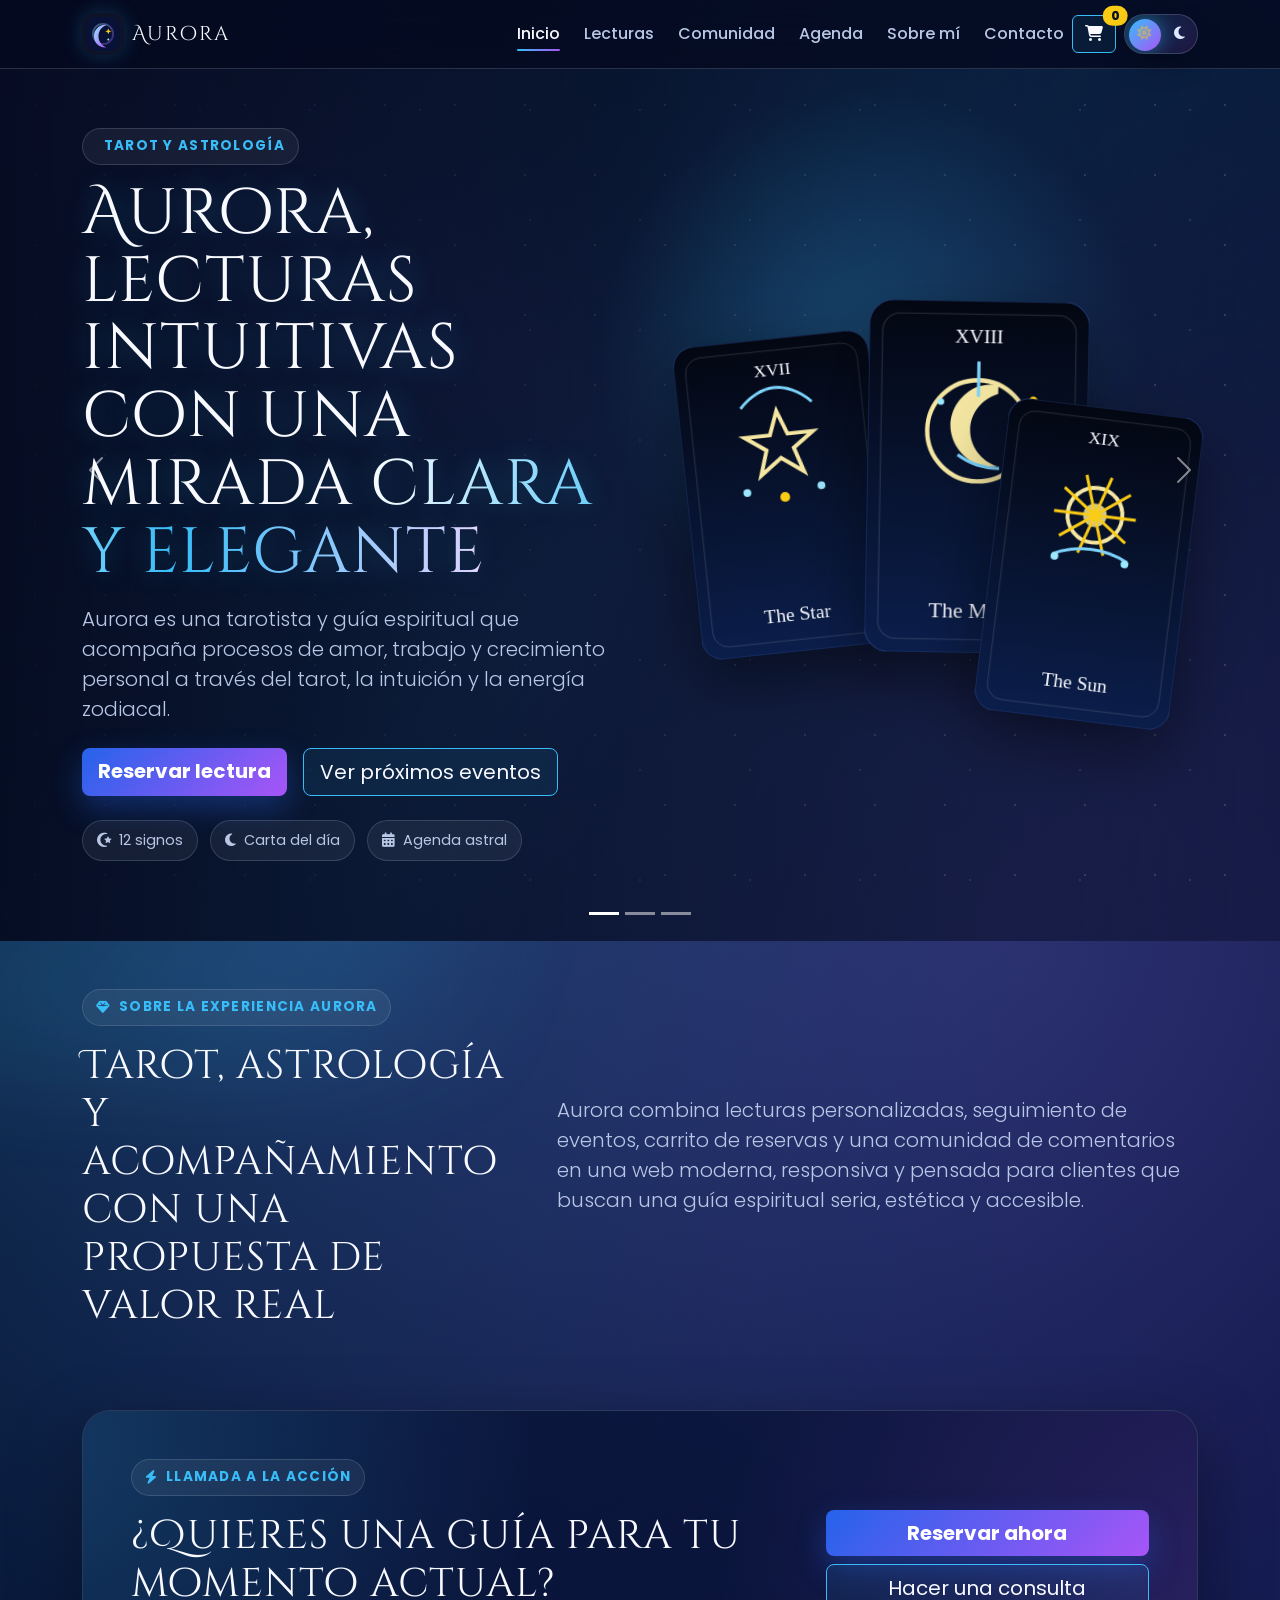
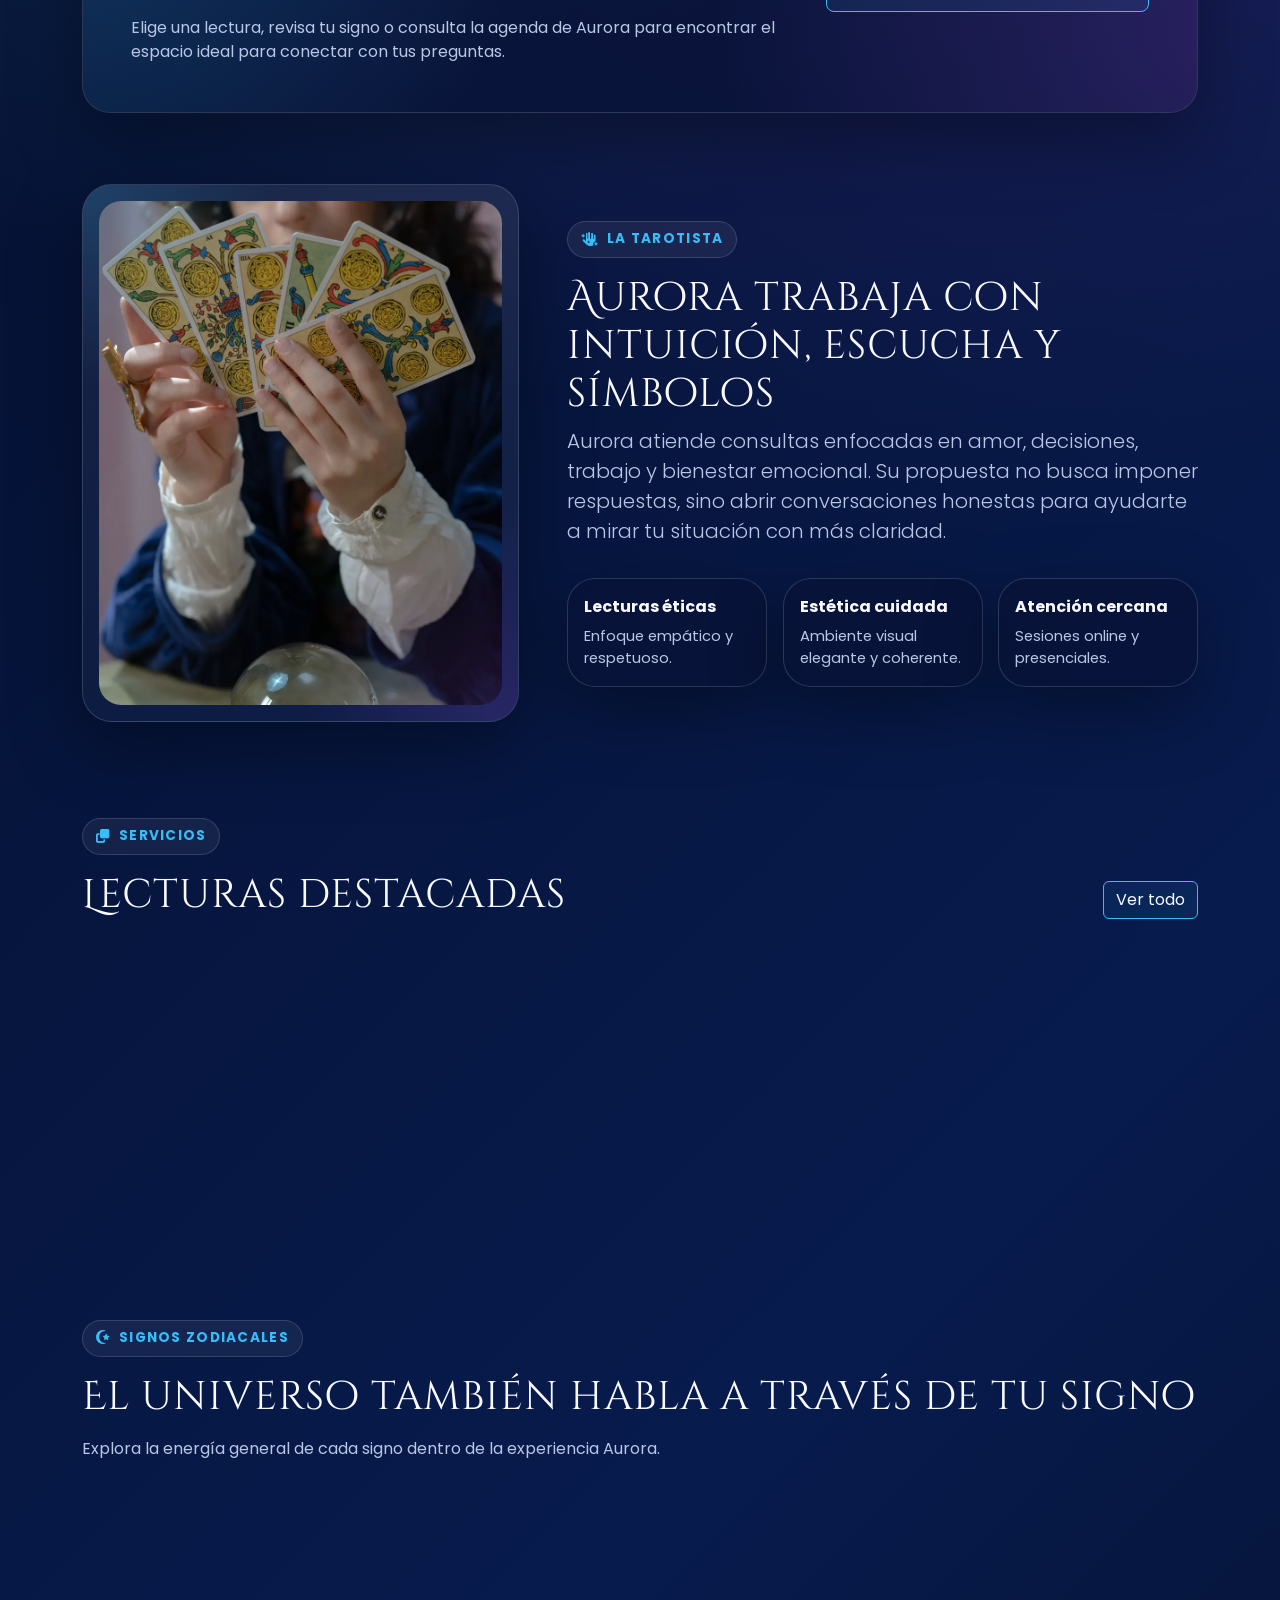
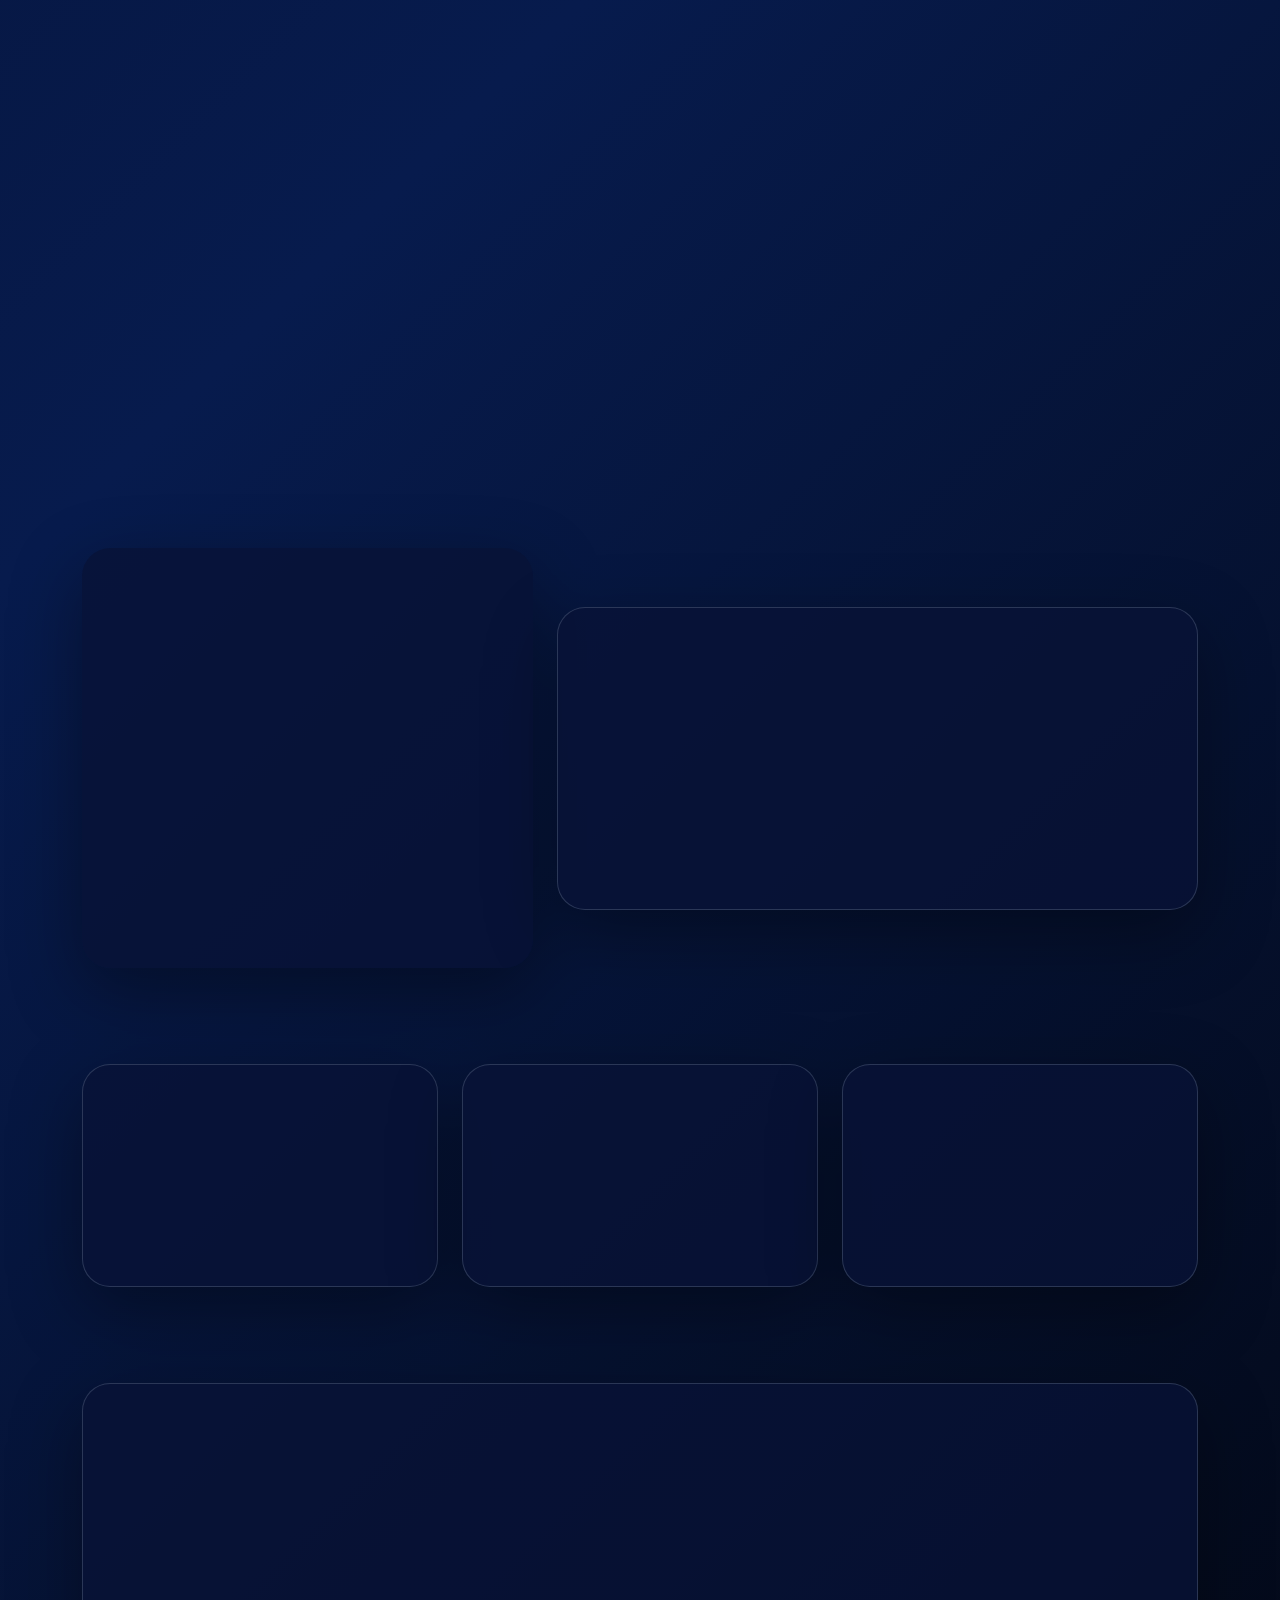
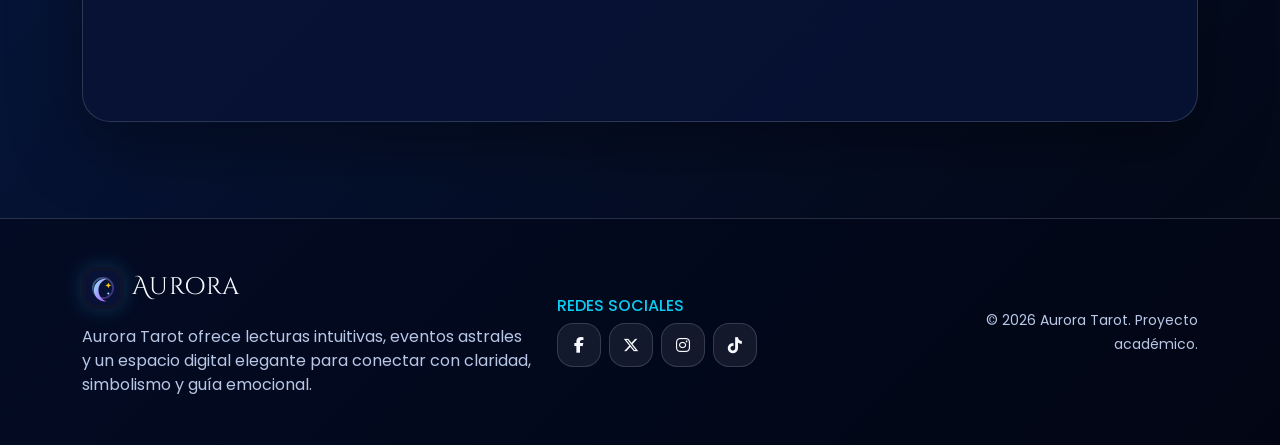
==== index.html @ 56c24a95 "Primer commit del proyecto Aurora" ====
<!doctype html>
<html lang="es" data-theme="dark">
<head>
  <meta charset="utf-8">
  <meta name="viewport" content="width=device-width, initial-scale=1">
  <meta name="description" content="Landing page de Aurora, tarotista intuitiva con lecturas, agenda de eventos, foro de comentarios y carrito de reservas.">
  <meta name="keywords" content="tarot, aurora, lecturas, agenda mística, carrito, comunidad astral">
  <meta name="author" content="Aurora Tarot">
  <meta name="robots" content="index, follow">
  <meta name="theme-color" content="#050A1F">
  <meta property="og:title" content="Aurora | Tarot moderno y agenda astral">
  <meta property="og:description" content="Landing page de Aurora, tarotista intuitiva con lecturas, agenda de eventos, foro de comentarios y carrito de reservas.">
  <meta property="og:type" content="website">
  <title>Aurora | Tarot moderno y agenda astral</title>
  <link rel="icon" type="image/svg+xml" href="assets/icons/favicon.svg">
  <link rel="apple-touch-icon" href="assets/icons/icon-192.png">
  <link rel="manifest" href="manifest.json">
  <link rel="preconnect" href="https://fonts.googleapis.com">
  <link rel="preconnect" href="https://fonts.gstatic.com" crossorigin>
  <link rel="preconnect" href="https://cdn.jsdelivr.net" crossorigin>
  <link rel="preconnect" href="https://cdnjs.cloudflare.com" crossorigin>
  <link href="https://fonts.googleapis.com/css2?family=Cinzel+Decorative:wght@400;700;900&family=Poppins:wght@300;400;500;600;700;800&display=swap" rel="stylesheet">
  <link href="https://cdn.jsdelivr.net/npm/bootstrap@5.3.3/dist/css/bootstrap.min.css" rel="stylesheet">
  <link href="https://cdnjs.cloudflare.com/ajax/libs/font-awesome/6.5.2/css/all.min.css" rel="stylesheet">
  <link rel="stylesheet" href="assets/css/estilos.css">
</head>
<body>
  <a class="skip-link" href="#contenido">Saltar al contenido principal</a>
  <nav class="navbar navbar-expand-lg fixed-top" aria-label="Navegación principal">
    <div class="container">
      <a class="navbar-brand d-flex align-items-center gap-2" href="index.html" aria-label="Ir al inicio de Aurora">
        <img class="logo-mark" src="assets/img/logo-aurora.svg" alt="Logo de Aurora Tarot" width="42" height="42">
        <span>Aurora</span>
      </a>
      <div class="d-flex align-items-center gap-2 order-lg-2">
        <a class="btn btn-outline-aurora position-relative" href="carrito.html" aria-label="Abrir carrito de compras">
          <i class="fa-solid fa-cart-shopping" aria-hidden="true"></i>
          <span class="position-absolute top-0 start-100 translate-middle badge rounded-pill badge-cart cart-count">0</span>
        </a>

        <button id="themeToggle" class="theme-switch" type="button" aria-label="Cambiar modo claro u oscuro">
          <span class="theme-switch-track">
            <span class="theme-switch-icon theme-sun"><i class="fa-solid fa-sun" aria-hidden="true"></i></span>
            <span class="theme-switch-icon theme-moon"><i class="fa-solid fa-moon" aria-hidden="true"></i></span>
            <span class="theme-switch-thumb"></span>
          </span>
        </button>
        <button class="navbar-toggler btn-outline-aurora" type="button" data-bs-toggle="collapse" data-bs-target="#navbarAurora" aria-controls="navbarAurora" aria-expanded="false" aria-label="Abrir menú">
          <span class="navbar-toggler-icon"></span>
        </button>
      </div>
      <div class="collapse navbar-collapse" id="navbarAurora">
        <ul class="navbar-nav ms-auto align-items-lg-center gap-lg-2">
          <li class="nav-item"><a class="nav-link active" href="index.html">Inicio</a></li>
<li class="nav-item"><a class="nav-link" href="lecturas.html">Lecturas</a></li>
<li class="nav-item"><a class="nav-link" href="foro.html">Comunidad</a></li>
<li class="nav-item"><a class="nav-link" href="agenda.html">Agenda</a></li>
<li class="nav-item"><a class="nav-link" href="sobre.html">Sobre mí</a></li>
<li class="nav-item"><a class="nav-link" href="contacto.html">Contacto</a></li>
        </ul>
      </div>
    </div>
  </nav>

  <main id="contenido">
<section id="heroAurora" class="carousel slide" data-bs-ride="carousel" aria-label="Carrusel principal de Aurora">
  <div class="carousel-indicators">
    <button type="button" data-bs-target="#heroAurora" data-bs-slide-to="0" class="active" aria-current="true" aria-label="Diapositiva 1"></button>
    <button type="button" data-bs-target="#heroAurora" data-bs-slide-to="1" aria-label="Diapositiva 2"></button>
    <button type="button" data-bs-target="#heroAurora" data-bs-slide-to="2" aria-label="Diapositiva 3"></button>
  </div>
  <div class="carousel-inner">
    <div class="carousel-item active">
      <div class="hero-slide">
        <div class="container">
          <div class="row align-items-center g-5">
            <div class="col-lg-6 hero-content" data-aos="fade-right">
              <span class="kicker"><i class="fa-solid fa-sparkles"></i> Tarot y astrología</span>
              <h1 class="display-3 display-title mt-3">Aurora, lecturas intuitivas con una mirada <span class="text-gradient">clara y elegante</span></h1>
              <p class="lead text-secondary-emphasis mt-3">Aurora es una tarotista y guía espiritual que acompaña procesos de amor, trabajo y crecimiento personal a través del tarot, la intuición y la energía zodiacal.</p>
              <div class="d-flex flex-wrap gap-3 mt-4">
                <a href="lecturas.html" class="btn btn-aurora btn-lg">Reservar lectura</a>
                <a href="agenda.html" class="btn btn-outline-aurora btn-lg">Ver próximos eventos</a>
              </div>
              <div class="hero-signs mt-4">
                <span><i class="fa-solid fa-star-and-crescent"></i> 12 signos</span>
                <span><i class="fa-solid fa-moon"></i> Carta del día</span>
                <span><i class="fa-solid fa-calendar-days"></i> Agenda astral</span>
              </div>
            </div>
            <div class="col-lg-6 hero-card-stack" aria-hidden="true">
              <img class="floating-card card-a" src="assets/img/card-star.svg" alt="" width="200" height="320">
              <img class="floating-card card-b" src="assets/img/card-moon.svg" alt="" width="200" height="320">
              <img class="floating-card card-c" src="assets/img/card-sun.svg" alt="" width="200" height="320">
            </div>
          </div>
        </div>
      </div>
    </div>
    <div class="carousel-item">
      <div class="hero-slide">
        <div class="container">
          <div class="row align-items-center g-5">
            <div class="col-lg-5 order-lg-2" data-aos="zoom-in">
              <div class="portrait-frame hero-portrait-card">
                <picture><source srcset="assets/img/aurora.webp" type="image/webp"><img src="assets/img/aurora.jpg" alt="Imagen de Aurora leyendo cartas en su mesa de trabajo" width="900" height="1350" loading="lazy" decoding="async"></picture>
              </div>
            </div>
            <div class="col-lg-7 hero-content" data-aos="fade-up">
              <span class="kicker"><i class="fa-solid fa-user"></i> Conoce a Aurora</span>
              <h2 class="display-3 display-title mt-3">Una tarotista cercana que convierte símbolos en orientación</h2>
              <p class="lead text-secondary-emphasis mt-3">En cada sesión, Aurora crea un espacio sereno y respetuoso para ayudarte a ordenar emociones, comprender ciclos y recibir una guía simbólica con sensibilidad humana.</p>
              <a href="sobre.html" class="btn btn-aurora btn-lg mt-3">Descubrir su historia</a>
            </div>
          </div>
        </div>
      </div>
    </div>
    <div class="carousel-item">
      <div class="hero-slide">
        <div class="container">
          <div class="row align-items-center g-5">
            <div class="col-lg-6 hero-content" data-aos="fade-right">
              <span class="kicker"><i class="fa-solid fa-calendar-days"></i> Agenda de eventos</span>
              <h2 class="display-3 display-title mt-3">Ferias, encuentros y lecturas gratuitas</h2>
              <p class="lead text-secondary-emphasis mt-3">Consulta el calendario de Aurora para seguir sus participaciones en ferias esotéricas, encuentros especiales y espacios gratuitos para nuevos clientes.</p>
              <a href="agenda.html" class="btn btn-aurora btn-lg mt-3">Explorar agenda</a>
            </div>
            <div class="col-lg-6" data-aos="zoom-in">
              <div class="glass-card p-4 p-lg-5">
                <h3 class="section-title">Próxima aparición</h3>
                <p class="text-info fw-bold mb-1">15 de julio · 16:00</p>
                <p class="mb-0">Lecturas gratuitas en la Feria Mística del Prado · Cupos limitados.</p>
              </div>
            </div>
          </div>
        </div>
      </div>
    </div>
  </div>
  <button class="carousel-control-prev" type="button" data-bs-target="#heroAurora" data-bs-slide="prev" aria-label="Anterior"><span class="carousel-control-prev-icon" aria-hidden="true"></span></button>
  <button class="carousel-control-next" type="button" data-bs-target="#heroAurora" data-bs-slide="next" aria-label="Siguiente"><span class="carousel-control-next-icon" aria-hidden="true"></span></button>
</section>

<section class="py-5">
  <div class="container">
    <div class="row align-items-center g-4">
      <div class="col-lg-5" data-aos="fade-up">
        <span class="kicker"><i class="fa-solid fa-gem"></i> Sobre la experiencia Aurora</span>
        <h2 class="section-title display-6 mt-3">Tarot, astrología y acompañamiento con una propuesta de valor real</h2>
      </div>
      <div class="col-lg-7" data-aos="fade-up" data-aos-delay="120">
        <p class="lead text-secondary-emphasis">Aurora combina lecturas personalizadas, seguimiento de eventos, carrito de reservas y una comunidad de comentarios en una web moderna, responsiva y pensada para clientes que buscan una guía espiritual seria, estética y accesible.</p>
      </div>
    </div>
  </div>
</section>

<section class="py-4 cta-strip" data-aos="fade-up">
  <div class="container">
    <div class="glass-card p-4 p-lg-5">
      <div class="row align-items-center g-4">
        <div class="col-lg-8">
          <span class="kicker"><i class="fa-solid fa-bolt"></i> Llamada a la acción</span>
          <h2 class="section-title h1 mt-3 mb-2">¿Quieres una guía para tu momento actual?</h2>
          <p class="text-secondary-emphasis mb-0">Elige una lectura, revisa tu signo o consulta la agenda de Aurora para encontrar el espacio ideal para conectar con tus preguntas.</p>
        </div>
        <div class="col-lg-4 text-lg-end">
          <a href="lecturas.html" class="btn btn-aurora btn-lg mb-2 w-100">Reservar ahora</a>
          <a href="contacto.html" class="btn btn-outline-aurora btn-lg w-100">Hacer una consulta</a>
        </div>
      </div>
    </div>
  </div>
</section>

<section class="py-5">
  <div class="container">
    <div class="row g-5 align-items-center">
      <div class="col-lg-5" data-aos="fade-right">
        <div class="portrait-frame">
          <picture><source srcset="assets/img/aurora.webp" type="image/webp"><img src="assets/img/aurora.jpg" alt="Aurora en una lectura de tarot con cartas sobre la mesa" width="900" height="1350" loading="lazy" decoding="async"></picture>
        </div>
      </div>
      <div class="col-lg-7" data-aos="fade-left">
        <span class="kicker"><i class="fa-solid fa-hand-sparkles"></i> La tarotista</span>
        <h2 class="section-title display-6 mt-3">Aurora trabaja con intuición, escucha y símbolos</h2>
        <p class="text-secondary-emphasis lead">Aurora atiende consultas enfocadas en amor, decisiones, trabajo y bienestar emocional. Su propuesta no busca imponer respuestas, sino abrir conversaciones honestas para ayudarte a mirar tu situación con más claridad.</p>
        <div class="row g-3 mt-2">
          <div class="col-md-4"><div class="glass-card p-3 h-100 mini-feature"><strong>Lecturas éticas</strong><span>Enfoque empático y respetuoso.</span></div></div>
          <div class="col-md-4"><div class="glass-card p-3 h-100 mini-feature"><strong>Estética cuidada</strong><span>Ambiente visual elegante y coherente.</span></div></div>
          <div class="col-md-4"><div class="glass-card p-3 h-100 mini-feature"><strong>Atención cercana</strong><span>Sesiones online y presenciales.</span></div></div>
        </div>
      </div>
    </div>
  </div>
</section>

<section class="py-5">
  <div class="container">
    <div class="d-flex flex-wrap justify-content-between align-items-end gap-3 mb-4">
      <div>
        <span class="kicker"><i class="fa-solid fa-clone"></i> Servicios</span>
        <h2 class="section-title display-6 mt-3 mb-0">Lecturas destacadas</h2>
      </div>
      <a href="lecturas.html" class="btn btn-outline-aurora">Ver todo</a>
    </div>
    <div id="featuredServices" class="row g-4"></div>
  </div>
</section>

<section class="py-5 zodiac-section">
  <div class="container">
    <div class="d-flex flex-wrap justify-content-between align-items-end gap-3 mb-4">
      <div>
        <span class="kicker"><i class="fa-solid fa-star-and-crescent"></i> Signos zodiacales</span>
        <h2 class="section-title display-6 mt-3 mb-0">El universo también habla a través de tu signo</h2>
      </div>
      <p class="text-secondary-emphasis mb-0">Explora la energía general de cada signo dentro de la experiencia Aurora.</p>
    </div>
    <div id="zodiacGrid" class="row g-3"></div>
  </div>
</section>

<section class="py-5">
  <div class="container">
    <div class="row g-4 align-items-center">
      <div class="col-lg-5" data-aos="flip-left">
        <button id="oracleButton" class="oracle-card glass-card p-4 border-0 w-100 text-start" type="button" aria-label="Revelar carta del día">
          <img src="assets/img/card-moon.svg" alt="Carta del tarot La Luna" width="200" height="320" loading="lazy" decoding="async">
          <span class="btn btn-aurora w-100 mt-3">Revelar carta del día</span>
        </button>
      </div>
      <div class="col-lg-7" data-aos="fade-left">
        <div class="glass-card p-4 p-lg-5 oracle-result" id="oracleResult">
          <span class="kicker"><i class="fa-solid fa-wand-magic-sparkles"></i> Mini oráculo</span>
          <h2 class="section-title display-6 mt-3">Haz clic en la carta y recibe un mensaje</h2>
          <p class="text-secondary-emphasis mb-0">Una interacción pensada para reforzar la identidad astrológica y el tono ceremonial de la página.</p>
        </div>
      </div>
    </div>
  </div>
</section>

<section class="py-5">
  <div class="container">
    <div class="row g-4">
      <div class="col-md-4" data-aos="fade-up"><div class="glass-card p-4 h-100"><i class="fa-solid fa-cart-shopping text-info fs-2 mb-3"></i><h3 class="h4">Carrito</h3><p class="text-secondary-emphasis">Reserva lecturas, modifica cantidades y revisa totales de forma sencilla.</p></div></div>
      <div class="col-md-4" data-aos="fade-up" data-aos-delay="100"><div class="glass-card p-4 h-100"><i class="fa-solid fa-comments text-info fs-2 mb-3"></i><h3 class="h4">Comunidad</h3><p class="text-secondary-emphasis">Clientes y visitantes pueden compartir experiencias y comentarios sobre las lecturas.</p></div></div>
      <div class="col-md-4" data-aos="fade-up" data-aos-delay="200"><div class="glass-card p-4 h-100"><i class="fa-solid fa-calendar-check text-info fs-2 mb-3"></i><h3 class="h4">Agenda</h3><p class="text-secondary-emphasis">Un calendario visual para revisar eventos, apariciones y actividades gratuitas de Aurora.</p></div></div>
    </div>
  </div>
</section>


<section class="py-5 final-cta">
  <div class="container" data-aos="zoom-in">
    <div class="glass-card p-4 p-lg-5 text-center">
      <span class="kicker"><i class="fa-solid fa-calendar-check"></i> Reserva con Aurora</span>
      <h2 class="section-title display-6 mt-3">Tu lectura puede empezar hoy</h2>
      <p class="lead text-secondary-emphasis mx-auto" style="max-width:760px;">Explora los servicios, agrega tu lectura al carrito o revisa cuándo Aurora estará presente en ferias, lives y encuentros especiales.</p>
      <div class="d-flex flex-wrap justify-content-center gap-3 mt-4">
        <a href="lecturas.html" class="btn btn-aurora btn-lg">Ver lecturas</a>
        <a href="agenda.html" class="btn btn-outline-aurora btn-lg">Ver agenda</a>
        <a href="foro.html" class="btn btn-outline-aurora btn-lg">Leer comentarios</a>
      </div>
    </div>
  </div>
</section>

</main>

  <footer class="footer py-5 mt-5">
    <div class="container">
      <div class="row g-4 align-items-center">
        <div class="col-lg-5">
          <div class="d-flex align-items-center gap-2 mb-3">
            <img class="logo-mark" src="assets/img/logo-aurora.svg" alt="Logo Aurora" width="42" height="42">
            <h2 class="section-title h4 mb-0">Aurora</h2>
          </div>
          <p class="text-secondary-emphasis mb-0">Aurora Tarot ofrece lecturas intuitivas, eventos astrales y un espacio digital elegante para conectar con claridad, simbolismo y guía emocional.</p>
        </div>
        <div class="col-lg-4">
          <h3 class="h6 text-uppercase text-info">Redes sociales</h3>
          <div class="d-flex gap-2">
            <a class="social-icon" href="https://facebook.com/auroratarot.oficial" target="_blank" rel="noopener" aria-label="Facebook de Aurora"><i class="fa-brands fa-facebook-f"></i></a>
            <a class="social-icon" href="https://x.com/auroratarot" target="_blank" rel="noopener" aria-label="X de Aurora"><i class="fa-brands fa-x-twitter"></i></a>
            <a class="social-icon" href="https://instagram.com/auroratarot.oficial" target="_blank" rel="noopener" aria-label="Instagram de Aurora"><i class="fa-brands fa-instagram"></i></a>
            <a class="social-icon" href="https://tiktok.com/@auroratarot" target="_blank" rel="noopener" aria-label="TikTok de Aurora"><i class="fa-brands fa-tiktok"></i></a>
          </div>
        </div>
        <div class="col-lg-3 text-lg-end">
          <small class="text-secondary-emphasis">© <span id="year"></span> Aurora Tarot. Proyecto académico.</small>
        </div>
      </div>
    </div>
  </footer>

  <div class="toast-container position-fixed bottom-0 end-0 p-3">
    <div id="auroraToast" class="toast text-bg-dark border-0" role="status" aria-live="polite" aria-atomic="true">
      <div class="d-flex">
        <div class="toast-body">Acción realizada.</div>
        <button type="button" class="btn-close btn-close-white me-2 m-auto" data-bs-dismiss="toast" aria-label="Cerrar"></button>
      </div>
    </div>
  </div>

  <script defer src="https://cdn.jsdelivr.net/npm/bootstrap@5.3.3/dist/js/bootstrap.bundle.min.js"></script>
  <script defer src="assets/js/main.js"></script>
  <script defer src="assets/js/home.js"></script>
</body>
</html>
---- assets/css/estilos.css ----
:root{
  --bg:#050a1f;
  --bg-2:#071b4d;
  --panel:rgba(8,18,55,.78);
  --panel-solid:#081237;
  --text:#f8faff;
  --muted:#b9c7e6;
  --line:rgba(148,163,184,.25);
  --primary:#38bdf8;
  --primary-2:#2563eb;
  --accent:#a855f7;
  --gold:#facc15;
  --danger:#fb7185;
  --success:#34d399;
  --shadow:0 24px 70px rgba(0,0,0,.35);
}
[data-theme="light"]{
  --bg:#edf7ff;
  --bg-2:#dbeafe;
  --panel:rgba(255,255,255,.82);
  --panel-solid:#ffffff;
  --text:#0f172a;
  --muted:#475569;
  --line:rgba(15,23,42,.12);
  --primary:#0369a1;
  --primary-2:#2563eb;
  --accent:#7c3aed;
  --gold:#b45309;
  --shadow:0 24px 60px rgba(2,6,23,.12);
}
*{box-sizing:border-box}
html{scroll-behavior:smooth}
body{
  margin:0;
  min-height:100vh;
  font-family:'Poppins',system-ui,-apple-system,BlinkMacSystemFont,'Segoe UI',sans-serif;
  color:var(--text);
  background:
    radial-gradient(circle at 20% 10%, rgba(56,189,248,.28), transparent 28%),
    radial-gradient(circle at 78% 18%, rgba(168,85,247,.22), transparent 26%),
    linear-gradient(135deg,var(--bg),var(--bg-2) 58%,#030712);
  overflow-x:hidden;
}
body::before{
  content:"";
  position:fixed;
  inset:0;
  z-index:-3;
  pointer-events:none;
  background-image:
    radial-gradient(#ffffff 1px, transparent 1px),
    radial-gradient(#8be9ff 1px, transparent 1px);
  background-size:70px 70px,110px 110px;
  background-position:0 0,35px 55px;
  opacity:.28;
  animation:starsMove 24s linear infinite;
}
body::after{
  content:"";
  position:fixed;
  inset:-20%;
  z-index:-2;
  pointer-events:none;
  background:
    conic-gradient(from 120deg at 50% 50%, transparent 0 20%, rgba(56,189,248,.2) 26%, transparent 38%, rgba(168,85,247,.15) 50%, transparent 64%, rgba(14,165,233,.22) 78%, transparent 92%);
  filter:blur(52px);
  animation:auroraFlow 12s ease-in-out infinite alternate;
  opacity:.8;
}
@keyframes starsMove{to{background-position:70px 70px,145px 165px}}
@keyframes auroraFlow{from{transform:rotate(-8deg) scale(1)}to{transform:rotate(10deg) scale(1.1)}}
@media (prefers-reduced-motion: reduce){
  *,*::before,*::after{animation:none!important;transition:none!important;scroll-behavior:auto!important}
}
a{color:inherit;text-decoration:none}
img{max-width:100%;height:auto}
section{position:relative}
.navbar{
  backdrop-filter:blur(18px);
  background:rgba(5,10,31,.78)!important;
  border-bottom:1px solid var(--line);
}
[data-theme="light"] .navbar{background:rgba(255,255,255,.86)!important}
.navbar-brand{font-family:'Cinzel Decorative',serif;letter-spacing:2px;color:var(--text)!important}
.logo-mark{width:42px;height:42px;border-radius:14px;box-shadow:0 0 20px rgba(56,189,248,.24);background:rgba(255,255,255,.04);padding:.25rem}
.nav-link{color:var(--muted)!important;font-weight:500;position:relative}
.nav-link:hover,.nav-link.active{color:var(--text)!important}
.nav-link.active::after{content:"";position:absolute;left:.5rem;right:.5rem;bottom:.2rem;height:2px;background:linear-gradient(90deg,var(--primary),var(--accent));border-radius:4px}
.btn-aurora{
  border:0;
  color:#fff;
  font-weight:700;
  background:linear-gradient(135deg,var(--primary-2),var(--accent));
  box-shadow:0 12px 30px rgba(37,99,235,.35);
  transition:.25s ease;
}
.btn-aurora:hover{color:#fff;transform:translateY(-2px);box-shadow:0 16px 44px rgba(56,189,248,.32)}
.btn-outline-aurora{border:1px solid var(--primary);color:var(--text);background:rgba(56,189,248,.08)}
.btn-outline-aurora:hover{background:var(--primary);color:#001226}
.badge-cart{background:var(--gold);color:#07111f;font-weight:800}
.hero-slide{min-height:78vh;display:flex;align-items:center;position:relative;padding:8rem 0 5rem;overflow:hidden}
.hero-slide::before{content:"";position:absolute;inset:0;background:radial-gradient(circle at 68% 38%, rgba(56,189,248,.25), transparent 26%),linear-gradient(90deg, rgba(5,10,31,.92), rgba(5,10,31,.4));z-index:0}
.hero-content{position:relative;z-index:2}
.kicker{display:inline-flex;gap:.5rem;align-items:center;padding:.45rem .8rem;border:1px solid var(--line);border-radius:999px;background:rgba(255,255,255,.06);color:var(--primary);font-weight:700;font-size:.85rem;text-transform:uppercase;letter-spacing:.08rem}
.display-title{font-family:'Cinzel Decorative',serif;letter-spacing:1px;line-height:1.06;text-shadow:0 0 28px rgba(56,189,248,.32)}
.text-gradient{background:linear-gradient(90deg,#fff,var(--primary),#e9d5ff);-webkit-background-clip:text;background-clip:text;color:transparent}
.hero-card-stack{position:relative;min-height:460px;perspective:1000px}
.floating-card{position:absolute;width:185px;filter:drop-shadow(0 20px 32px rgba(0,0,0,.38));animation:floatCard 6s ease-in-out infinite;transform-origin:center}
.floating-card.card-a{left:8%;top:18%;transform:rotate(-9deg)}
.floating-card.card-b{left:39%;top:4%;width:215px;animation-delay:.9s}
.floating-card.card-c{right:5%;top:28%;transform:rotate(12deg);animation-delay:1.7s}
@keyframes floatCard{0%,100%{translate:0 0}50%{translate:0 -22px}}
.glass-card{background:var(--panel);border:1px solid var(--line);border-radius:28px;box-shadow:var(--shadow);backdrop-filter:blur(16px)}
.service-card,.forum-card,.event-card{height:100%;transition:.25s ease;overflow:hidden}
.service-card:hover,.forum-card:hover,.event-card:hover{transform:translateY(-7px);border-color:rgba(56,189,248,.55)}
.service-card .icon-orb{width:62px;height:62px;border-radius:22px;display:grid;place-items:center;background:linear-gradient(135deg,rgba(56,189,248,.18),rgba(168,85,247,.22));color:var(--gold);font-size:1.5rem;border:1px solid var(--line)}
.price{font-size:1.45rem;font-weight:800;color:var(--primary)}
.section-title{font-family:'Cinzel Decorative',serif;letter-spacing:1px}
.divider{height:1px;background:linear-gradient(90deg,transparent,var(--primary),transparent);opacity:.5}
.social-icon{width:44px;height:44px;display:grid;place-items:center;border-radius:16px;background:rgba(255,255,255,.07);border:1px solid var(--line);transition:.25s}
.social-icon:hover{transform:translateY(-3px);background:rgba(56,189,248,.16);color:var(--primary)}
.page-hero{padding:8rem 0 3rem}
.cart-table{overflow:hidden;border-radius:24px;border:1px solid var(--line)}
.cart-table table{margin:0;color:var(--text)}
.cart-table th{color:var(--muted);font-weight:600;background:rgba(255,255,255,.05)}
.qty-btn{width:34px;height:34px;border-radius:12px;border:1px solid var(--line);background:rgba(255,255,255,.06);color:var(--text)}
.form-control,.form-select,.form-control:focus,.form-select:focus{
  background:rgba(255,255,255,.08);border:1px solid var(--line);color:var(--text);box-shadow:none;
}
.form-control::placeholder{color:rgba(185,199,230,.75)}
[data-theme="light"] .form-control,[data-theme="light"] .form-select,[data-theme="light"] .form-control:focus,[data-theme="light"] .form-select:focus{background:#fff;color:#0f172a}
[data-theme="light"] .form-control::placeholder{color:#64748b}
.comment-status{font-size:.78rem;border-radius:999px;padding:.2rem .55rem}
.status-approved{background:rgba(52,211,153,.16);color:var(--success)}
.status-hidden{background:rgba(251,113,133,.16);color:var(--danger)}
.calendar-grid{display:grid;grid-template-columns:repeat(7,1fr);gap:.5rem}
.calendar-day,.calendar-head{border:1px solid var(--line);border-radius:16px;min-height:92px;padding:.65rem;background:rgba(255,255,255,.055)}
.calendar-head{min-height:auto;text-align:center;font-weight:700;color:var(--primary)}
.calendar-day{cursor:pointer;transition:.2s}
.calendar-day:hover,.calendar-day.selected{border-color:var(--primary);background:rgba(56,189,248,.12);transform:translateY(-2px)}
.calendar-day.muted{opacity:.35}.calendar-day.has-event::after{content:"";display:block;width:8px;height:8px;margin-top:.5rem;border-radius:999px;background:var(--gold);box-shadow:0 0 12px var(--gold)}
.event-mini{font-size:.75rem;margin-top:.3rem;padding:.12rem .35rem;border-radius:999px;background:rgba(168,85,247,.22);white-space:nowrap;overflow:hidden;text-overflow:ellipsis}
.oracle-card{cursor:pointer;transition:.3s;transform-style:preserve-3d}.oracle-card:hover{transform:translateY(-8px) rotate(-1deg)}
.oracle-result{min-height:120px}
.footer{border-top:1px solid var(--line);background:rgba(2,6,23,.52)}
[data-theme="light"] .footer{background:rgba(255,255,255,.64)}
.skip-link{position:absolute;left:-999px;top:auto;width:1px;height:1px;overflow:hidden}
.skip-link:focus{left:1rem;top:1rem;width:auto;height:auto;z-index:9999;background:var(--gold);color:#07111f;padding:.7rem 1rem;border-radius:12px;font-weight:800}
:focus-visible{outline:3px solid var(--gold);outline-offset:3px}
@media (max-width:991px){
  .hero-slide{min-height:auto;padding:7rem 0 4rem}.hero-card-stack{min-height:340px;margin-top:2rem}.floating-card{width:138px}.floating-card.card-b{width:165px}.display-title{font-size:2.45rem}.calendar-day{min-height:74px;font-size:.82rem}.event-mini{display:none}
}
@media (max-width:575px){
  .hero-card-stack{min-height:280px}.floating-card{width:112px}.floating-card.card-b{width:138px}.calendar-grid{gap:.3rem}.calendar-day{min-height:58px;padding:.35rem;border-radius:12px}.calendar-head{font-size:.75rem;padding:.35rem}.navbar-brand span{font-size:1rem}.page-hero{padding-top:6.5rem}
}
.text-secondary-emphasis{color:var(--muted)!important}
.navbar-toggler-icon{filter:invert(1)}
[data-theme="light"] .navbar-toggler-icon{filter:invert(0)}


main, nav, footer{transition:opacity .35s ease, transform .35s ease}
body.page-ready main, body.page-ready nav, body.page-ready footer{animation:pageReveal .5s ease both}
body.page-leave main, body.page-leave nav, body.page-leave footer{opacity:0;transform:translateY(14px)}
.page-transition-overlay{position:fixed;inset:0;pointer-events:none;opacity:0;z-index:9998;background:radial-gradient(circle at 50% 35%, rgba(56,189,248,.18), transparent 25%),linear-gradient(135deg,rgba(5,10,31,.18),rgba(3,7,18,.94));transition:opacity .32s ease}
body.page-leave .page-transition-overlay{opacity:1}
@keyframes pageReveal{from{opacity:0;transform:translateY(10px)}to{opacity:1;transform:translateY(0)}}
.hero-signs{display:flex;flex-wrap:wrap;gap:.75rem}
.hero-signs span{display:inline-flex;align-items:center;gap:.45rem;padding:.55rem .9rem;border:1px solid var(--line);border-radius:999px;background:rgba(255,255,255,.06);font-size:.9rem;color:var(--muted)}
.portrait-frame{position:relative;border-radius:30px;overflow:hidden;border:1px solid var(--line);background:linear-gradient(180deg,rgba(255,255,255,.08),rgba(255,255,255,.03));box-shadow:var(--shadow);padding:1rem}
.portrait-frame::before{content:"";position:absolute;inset:0;background:radial-gradient(circle at top left, rgba(56,189,248,.18), transparent 28%),radial-gradient(circle at bottom right, rgba(168,85,247,.18), transparent 32%);pointer-events:none}
.portrait-frame img{width:100%;display:block;border-radius:22px}
.hero-portrait-card{max-width:500px;margin-inline:auto}
.mini-feature{display:flex;flex-direction:column;gap:.4rem}
.mini-feature span{color:var(--muted);font-size:.92rem}
.zodiac-card{padding:1rem;border-radius:22px;border:1px solid var(--line);background:rgba(255,255,255,.05);height:100%;transition:.25s ease}
.zodiac-card:hover{transform:translateY(-6px);border-color:rgba(56,189,248,.55)}
.zodiac-symbol{width:54px;height:54px;border-radius:18px;display:grid;place-items:center;background:linear-gradient(135deg,rgba(56,189,248,.16),rgba(168,85,247,.2));color:var(--gold);font-size:1.35rem;border:1px solid var(--line);margin-bottom:.9rem}
.zodiac-card p{margin-bottom:0;color:var(--muted);font-size:.92rem}
.agenda-list li+li{margin-top:.55rem}
.floating-card{width:196px;filter:drop-shadow(0 24px 32px rgba(0,0,0,.45));animation:floatCardSerious 7.5s ease-in-out infinite}
.floating-card.card-a{left:8%;top:16%;transform:rotate(-6deg)}
.floating-card.card-b{left:39%;top:8%;width:220px;animation-delay:.9s;transform:rotate(1deg)}
.floating-card.card-c{right:6%;top:31%;transform:rotate(7deg);animation-delay:1.7s}
@keyframes floatCardSerious{0%,100%{transform:translateY(0) rotate(var(--rotate,0deg))}50%{transform:translateY(-16px) rotate(var(--rotate,0deg))}}
.floating-card.card-a{--rotate:-6deg}.floating-card.card-b{--rotate:1deg}.floating-card.card-c{--rotate:7deg}
.oracle-card img{border-radius:18px}
.calendar-day{cursor:pointer}
@media (max-width:991px){
  .hero-signs{gap:.55rem}
}




.theme-switch{
  border:0;
  background:transparent;
  padding:0;
  width:74px;
  height:40px;
  border-radius:999px;
}
.theme-switch-track{
  position:relative;
  width:74px;
  height:40px;
  display:block;
  border-radius:999px;
  border:1px solid var(--line);
  background:linear-gradient(135deg, rgba(56,189,248,.18), rgba(168,85,247,.18));
  box-shadow:inset 0 0 18px rgba(0,0,0,.22), 0 12px 26px rgba(0,0,0,.22);
  overflow:hidden;
  transition:.35s ease;
}
.theme-switch-thumb{
  position:absolute;
  top:4px;
  left:4px;
  width:32px;
  height:32px;
  border-radius:50%;
  background:linear-gradient(135deg,#38bdf8,#a855f7);
  box-shadow:0 0 18px rgba(56,189,248,.5);
  transition:transform .35s ease, background .35s ease, box-shadow .35s ease;
}
.theme-switch-icon{
  position:absolute;
  top:50%;
  transform:translateY(-50%);
  z-index:2;
  font-size:.9rem;
  transition:.35s ease;
}
.theme-sun{left:12px;color:#facc15;opacity:.45}
.theme-moon{right:12px;color:#dbeafe;opacity:1}
.theme-switch.is-light .theme-switch-thumb{
  transform:translateX(34px);
  background:linear-gradient(135deg,#facc15,#38bdf8);
  box-shadow:0 0 18px rgba(250,204,21,.45);
}
.theme-switch.is-light .theme-sun{opacity:1}
.theme-switch.is-light .theme-moon{opacity:.45}
.theme-switch:hover .theme-switch-track{
  transform:translateY(-2px);
  border-color:rgba(56,189,248,.65);
}
.theme-switch:focus-visible{
  outline:3px solid var(--gold);
  outline-offset:4px;
}
.theme-switch.is-dark .theme-switch-thumb{transform:translateX(0)}
.cta-strip .glass-card,
.final-cta .glass-card{
  position:relative;
  overflow:hidden;
}
.cta-strip .glass-card::before,
.final-cta .glass-card::before{
  content:"";
  position:absolute;
  inset:-40%;
  background:radial-gradient(circle at 20% 30%, rgba(56,189,248,.22), transparent 30%),
             radial-gradient(circle at 80% 60%, rgba(168,85,247,.2), transparent 32%);
  pointer-events:none;
}
.cta-strip .glass-card > *,
.final-cta .glass-card > *{
  position:relative;
  z-index:1;
}
@media (max-width:575px){
  .theme-switch{
    width:64px;
    height:36px;
  }
  .theme-switch-track{
    width:64px;
    height:36px;
  }
  .theme-switch-thumb{
    width:28px;
    height:28px;
  }
  .theme-switch.is-light .theme-switch-thumb{
    transform:translateX(28px);
  }
  .theme-sun{left:10px}
  .theme-moon{right:10px}
}


/* Animaciones propias para reemplazar AOS CDN y mejorar PageSpeed */
[data-aos]{
  opacity:0;
  transform:translateY(22px);
  transition:opacity .65s ease, transform .65s ease;
  will-change:opacity, transform;
}
[data-aos="fade-right"]{transform:translateX(-24px)}
[data-aos="fade-left"]{transform:translateX(24px)}
[data-aos="zoom-in"]{transform:scale(.96)}
[data-aos="flip-left"]{transform:perspective(900px) rotateY(-8deg) translateY(18px)}
[data-aos].aos-animate{
  opacity:1;
  transform:none;
}
img{
  max-width:100%;
  height:auto;
}
.portrait-frame picture,
.hero-portrait-card picture{
  display:block;
}
.portrait-frame img{
  aspect-ratio:4 / 5;
  object-fit:cover;
}
.hero-slide{
  content-visibility:auto;
  contain-intrinsic-size:780px;
}
.service-card,
.forum-card,
.event-card,
.glass-card{
  content-visibility:auto;
  contain-intrinsic-size:280px;
}
.final-cta .lead{
  margin-inline:auto;
}
@media (prefers-reduced-motion: reduce){
  [data-aos]{
    opacity:1!important;
    transform:none!important;
  }
}
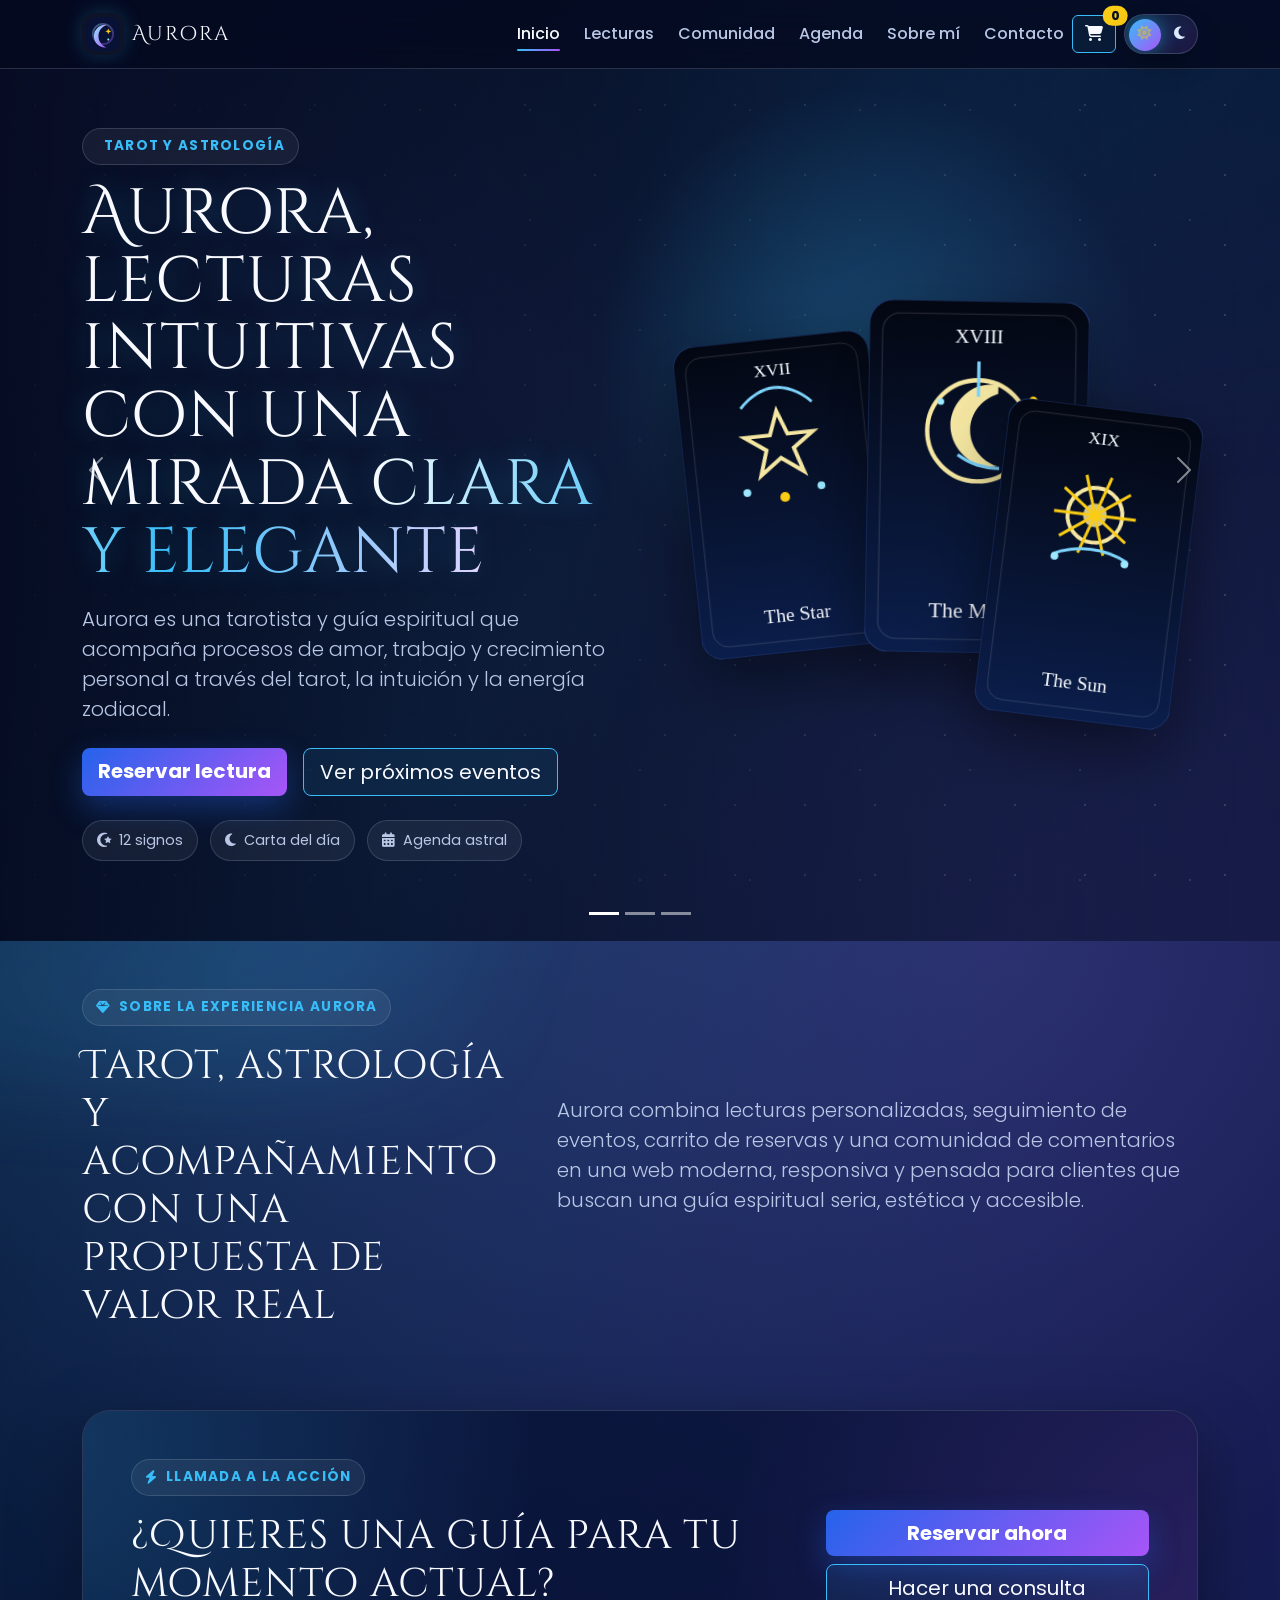
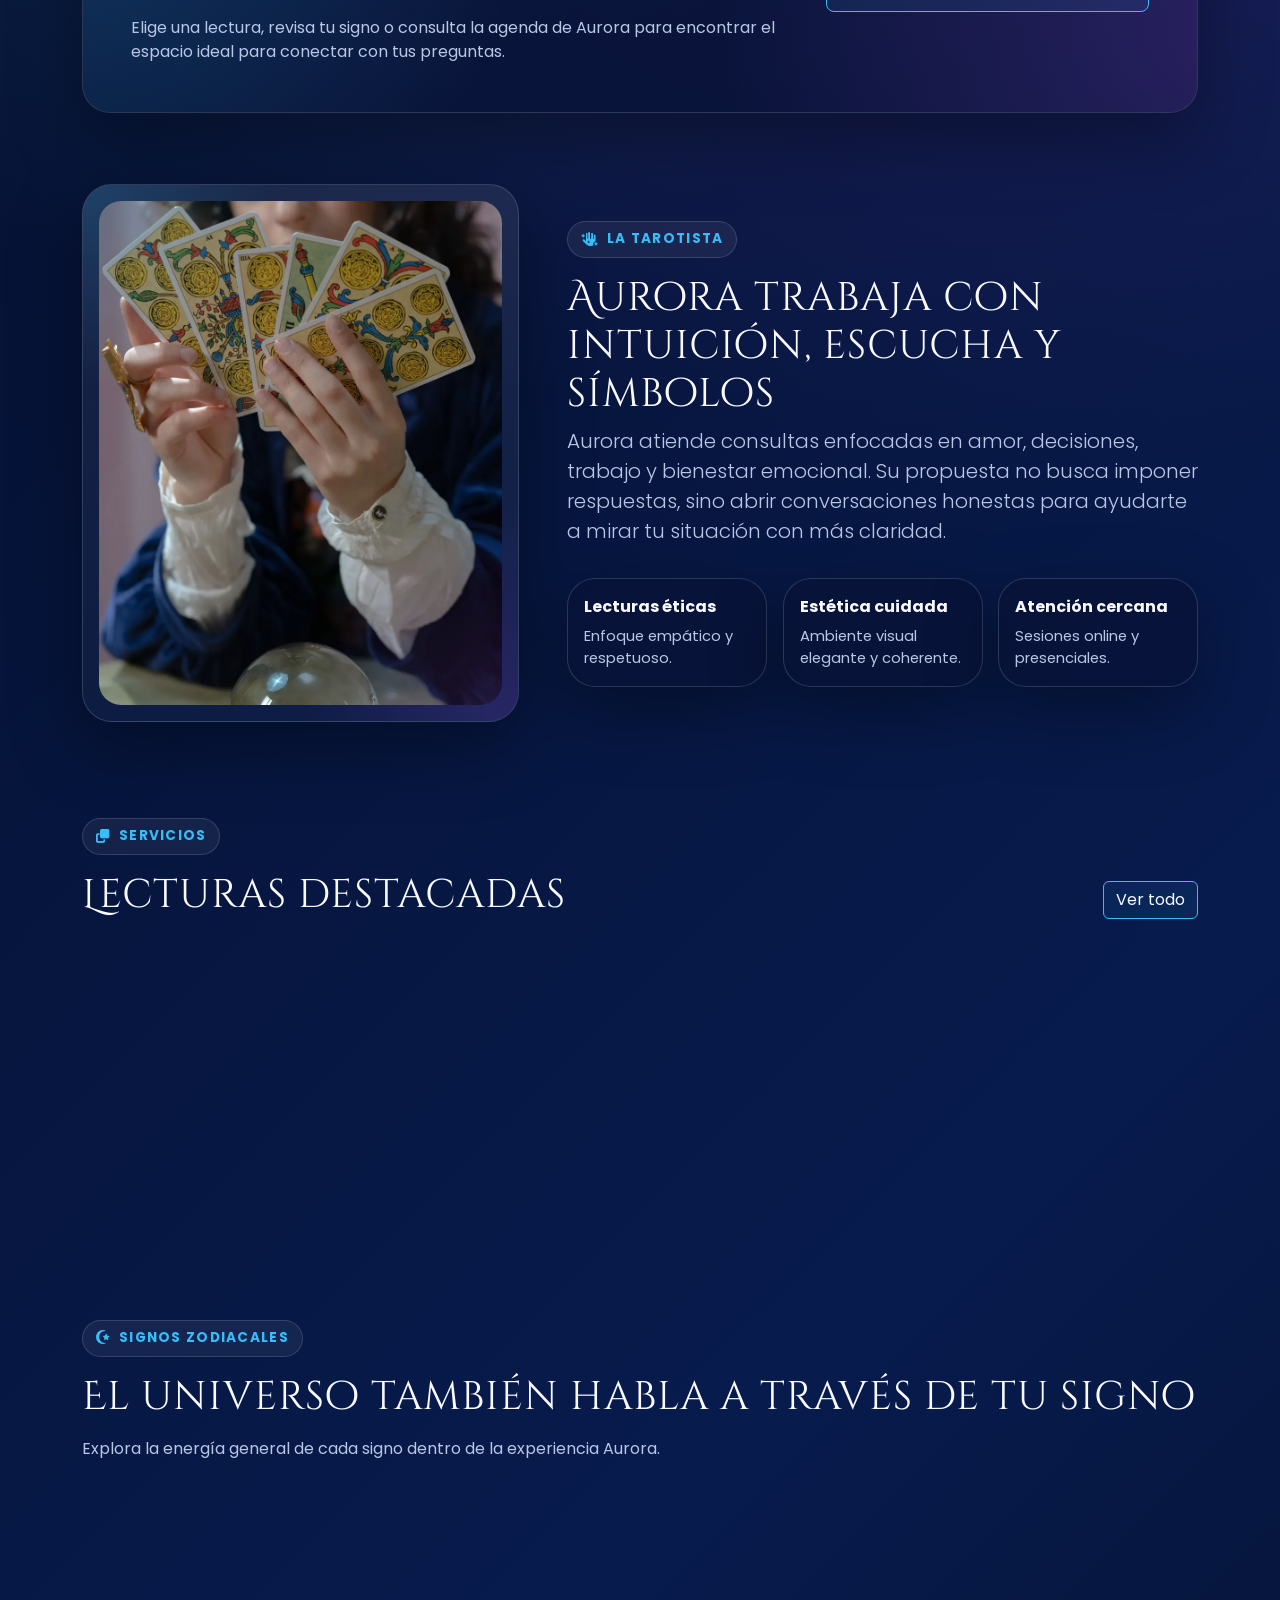
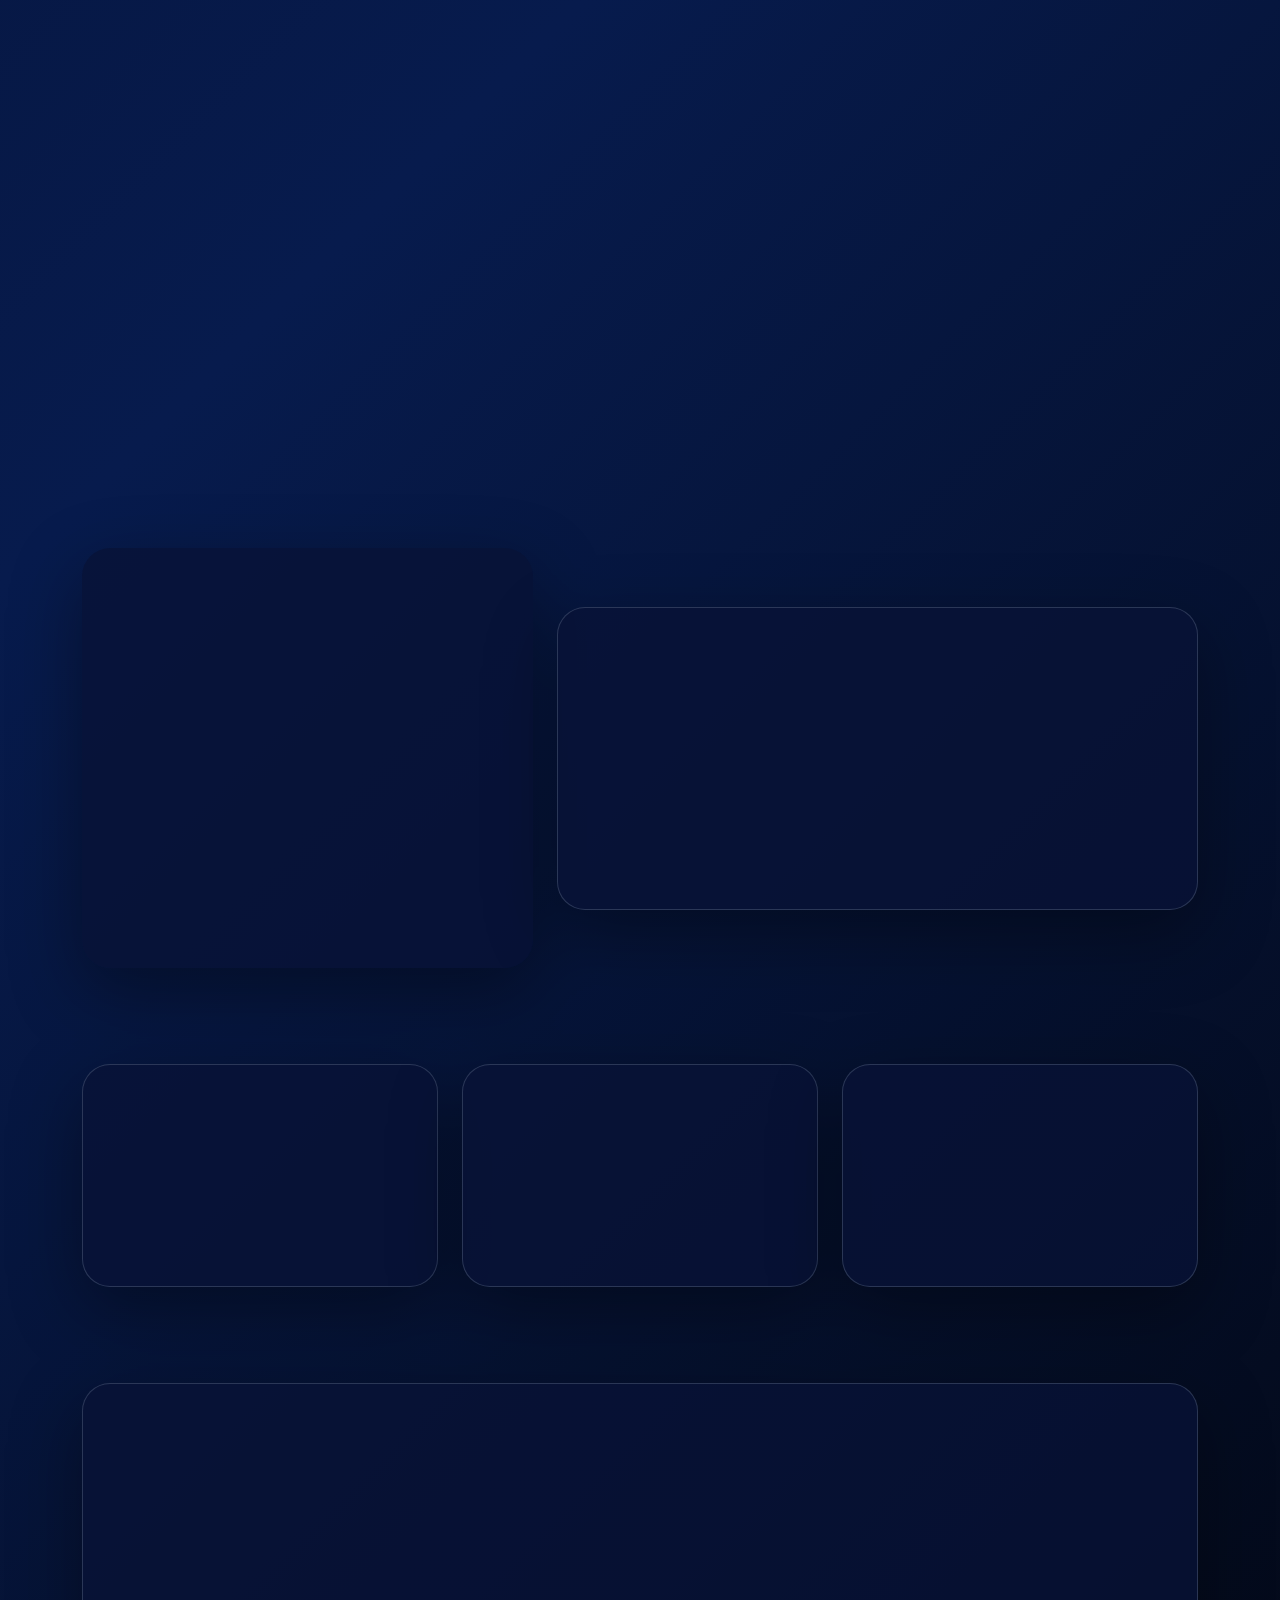
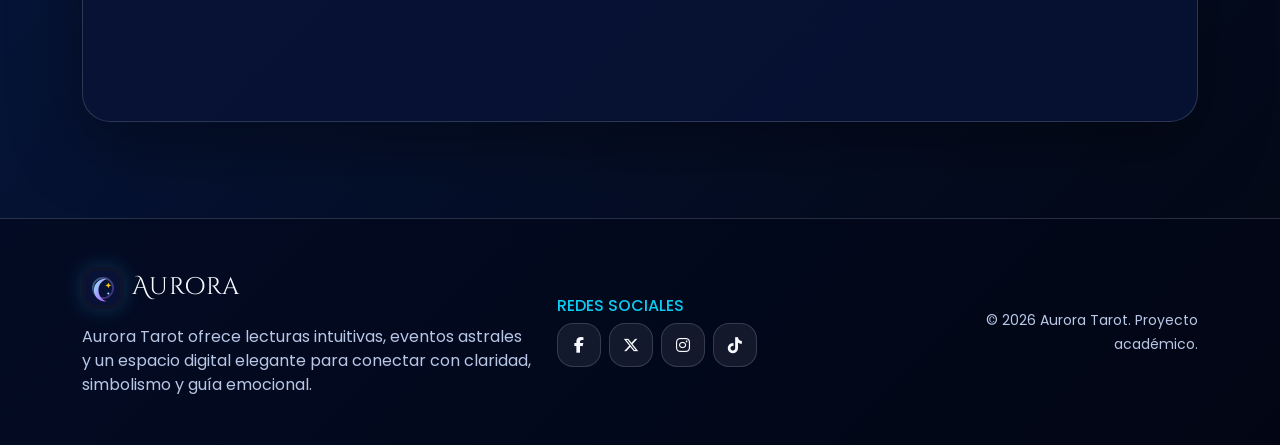
==== commit ffff99da: "Optimiza rendimiento y verifica funcionalidades" ====
--- a/index.html
+++ b/index.html
@@ -15,13 +15,12 @@
   <link rel="icon" type="image/svg+xml" href="assets/icons/favicon.svg">
   <link rel="apple-touch-icon" href="assets/icons/icon-192.png">
   <link rel="manifest" href="manifest.json">
+  <link rel="preload" as="image" href="assets/img/aurora.webp" type="image/webp" fetchpriority="high">
   <link rel="preconnect" href="https://fonts.googleapis.com">
   <link rel="preconnect" href="https://fonts.gstatic.com" crossorigin>
-  <link rel="preconnect" href="https://cdn.jsdelivr.net" crossorigin>
-  <link rel="preconnect" href="https://cdnjs.cloudflare.com" crossorigin>
-  <link href="https://fonts.googleapis.com/css2?family=Cinzel+Decorative:wght@400;700;900&family=Poppins:wght@300;400;500;600;700;800&display=swap" rel="stylesheet">
+  <link rel="preload" href="https://fonts.googleapis.com/css2?family=Cinzel+Decorative:wght@700&family=Poppins:wght@400;500;600;700&display=swap" as="style" onload="this.onload=null;this.rel='stylesheet'"><noscript><link href="https://fonts.googleapis.com/css2?family=Cinzel+Decorative:wght@700&family=Poppins:wght@400;500;600;700&display=swap" rel="stylesheet"></noscript>
   <link href="https://cdn.jsdelivr.net/npm/bootstrap@5.3.3/dist/css/bootstrap.min.css" rel="stylesheet">
-  <link href="https://cdnjs.cloudflare.com/ajax/libs/font-awesome/6.5.2/css/all.min.css" rel="stylesheet">
+  <link rel="preload" href="https://cdnjs.cloudflare.com/ajax/libs/font-awesome/6.5.2/css/all.min.css" as="style" onload="this.onload=null;this.rel='stylesheet'"><noscript><link href="https://cdnjs.cloudflare.com/ajax/libs/font-awesome/6.5.2/css/all.min.css" rel="stylesheet"></noscript>
   <link rel="stylesheet" href="assets/css/estilos.css">
 </head>
 <body>
@@ -38,7 +37,7 @@
           <span class="position-absolute top-0 start-100 translate-middle badge rounded-pill badge-cart cart-count">0</span>
         </a>
 
-        <button id="themeToggle" class="theme-switch" type="button" aria-label="Cambiar modo claro u oscuro">
+        <button id="themeToggle" class="theme-switch is-dark" type="button" role="switch" aria-checked="false" aria-label="Cambiar modo claro u oscuro">
           <span class="theme-switch-track">
             <span class="theme-switch-icon theme-sun"><i class="fa-solid fa-sun" aria-hidden="true"></i></span>
             <span class="theme-switch-icon theme-moon"><i class="fa-solid fa-moon" aria-hidden="true"></i></span>
@@ -89,9 +88,9 @@
               </div>
             </div>
             <div class="col-lg-6 hero-card-stack" aria-hidden="true">
-              <img class="floating-card card-a" src="assets/img/card-star.svg" alt="" width="200" height="320">
-              <img class="floating-card card-b" src="assets/img/card-moon.svg" alt="" width="200" height="320">
-              <img class="floating-card card-c" src="assets/img/card-sun.svg" alt="" width="200" height="320">
+              <img class="floating-card card-a" src="assets/img/card-star.svg" alt="" width="200" height="320" decoding="async" fetchpriority="high">
+              <img class="floating-card card-b" src="assets/img/card-moon.svg" alt="" width="200" height="320" decoding="async" fetchpriority="high">
+              <img class="floating-card card-c" src="assets/img/card-sun.svg" alt="" width="200" height="320" decoding="async" fetchpriority="high">
             </div>
           </div>
         </div>
@@ -309,4 +308,4 @@
   <script defer src="assets/js/main.js"></script>
   <script defer src="assets/js/home.js"></script>
 </body>
-</html>+</html>
--- a/assets/css/estilos.css
+++ b/assets/css/estilos.css
@@ -105,11 +105,11 @@
 .display-title{font-family:'Cinzel Decorative',serif;letter-spacing:1px;line-height:1.06;text-shadow:0 0 28px rgba(56,189,248,.32)}
 .text-gradient{background:linear-gradient(90deg,#fff,var(--primary),#e9d5ff);-webkit-background-clip:text;background-clip:text;color:transparent}
 .hero-card-stack{position:relative;min-height:460px;perspective:1000px}
-.floating-card{position:absolute;width:185px;filter:drop-shadow(0 20px 32px rgba(0,0,0,.38));animation:floatCard 6s ease-in-out infinite;transform-origin:center}
-.floating-card.card-a{left:8%;top:18%;transform:rotate(-9deg)}
-.floating-card.card-b{left:39%;top:4%;width:215px;animation-delay:.9s}
-.floating-card.card-c{right:5%;top:28%;transform:rotate(12deg);animation-delay:1.7s}
-@keyframes floatCard{0%,100%{translate:0 0}50%{translate:0 -22px}}
+.floating-card{position:absolute;width:196px;filter:drop-shadow(0 24px 32px rgba(0,0,0,.45));animation:floatCardSerious 7.5s ease-in-out infinite;transform-origin:center}
+.floating-card.card-a{left:8%;top:16%;--rotate:-6deg;transform:rotate(var(--rotate))}
+.floating-card.card-b{left:39%;top:8%;width:220px;--rotate:1deg;animation-delay:.9s;transform:rotate(var(--rotate))}
+.floating-card.card-c{right:6%;top:31%;--rotate:7deg;animation-delay:1.7s;transform:rotate(var(--rotate))}
+@keyframes floatCardSerious{0%,100%{transform:translateY(0) rotate(var(--rotate,0deg))}50%{transform:translateY(-16px) rotate(var(--rotate,0deg))}}
 .glass-card{background:var(--panel);border:1px solid var(--line);border-radius:28px;box-shadow:var(--shadow);backdrop-filter:blur(16px)}
 .service-card,.forum-card,.event-card{height:100%;transition:.25s ease;overflow:hidden}
 .service-card:hover,.forum-card:hover,.event-card:hover{transform:translateY(-7px);border-color:rgba(56,189,248,.55)}
@@ -177,14 +177,7 @@
 .zodiac-symbol{width:54px;height:54px;border-radius:18px;display:grid;place-items:center;background:linear-gradient(135deg,rgba(56,189,248,.16),rgba(168,85,247,.2));color:var(--gold);font-size:1.35rem;border:1px solid var(--line);margin-bottom:.9rem}
 .zodiac-card p{margin-bottom:0;color:var(--muted);font-size:.92rem}
 .agenda-list li+li{margin-top:.55rem}
-.floating-card{width:196px;filter:drop-shadow(0 24px 32px rgba(0,0,0,.45));animation:floatCardSerious 7.5s ease-in-out infinite}
-.floating-card.card-a{left:8%;top:16%;transform:rotate(-6deg)}
-.floating-card.card-b{left:39%;top:8%;width:220px;animation-delay:.9s;transform:rotate(1deg)}
-.floating-card.card-c{right:6%;top:31%;transform:rotate(7deg);animation-delay:1.7s}
-@keyframes floatCardSerious{0%,100%{transform:translateY(0) rotate(var(--rotate,0deg))}50%{transform:translateY(-16px) rotate(var(--rotate,0deg))}}
-.floating-card.card-a{--rotate:-6deg}.floating-card.card-b{--rotate:1deg}.floating-card.card-c{--rotate:7deg}
 .oracle-card img{border-radius:18px}
-.calendar-day{cursor:pointer}
 @media (max-width:991px){
   .hero-signs{gap:.55rem}
 }
@@ -304,10 +297,6 @@
   opacity:1;
   transform:none;
 }
-img{
-  max-width:100%;
-  height:auto;
-}
 .portrait-frame picture,
 .hero-portrait-card picture{
   display:block;
@@ -315,10 +304,6 @@
 .portrait-frame img{
   aspect-ratio:4 / 5;
   object-fit:cover;
-}
-.hero-slide{
-  content-visibility:auto;
-  contain-intrinsic-size:780px;
 }
 .service-card,
 .forum-card,
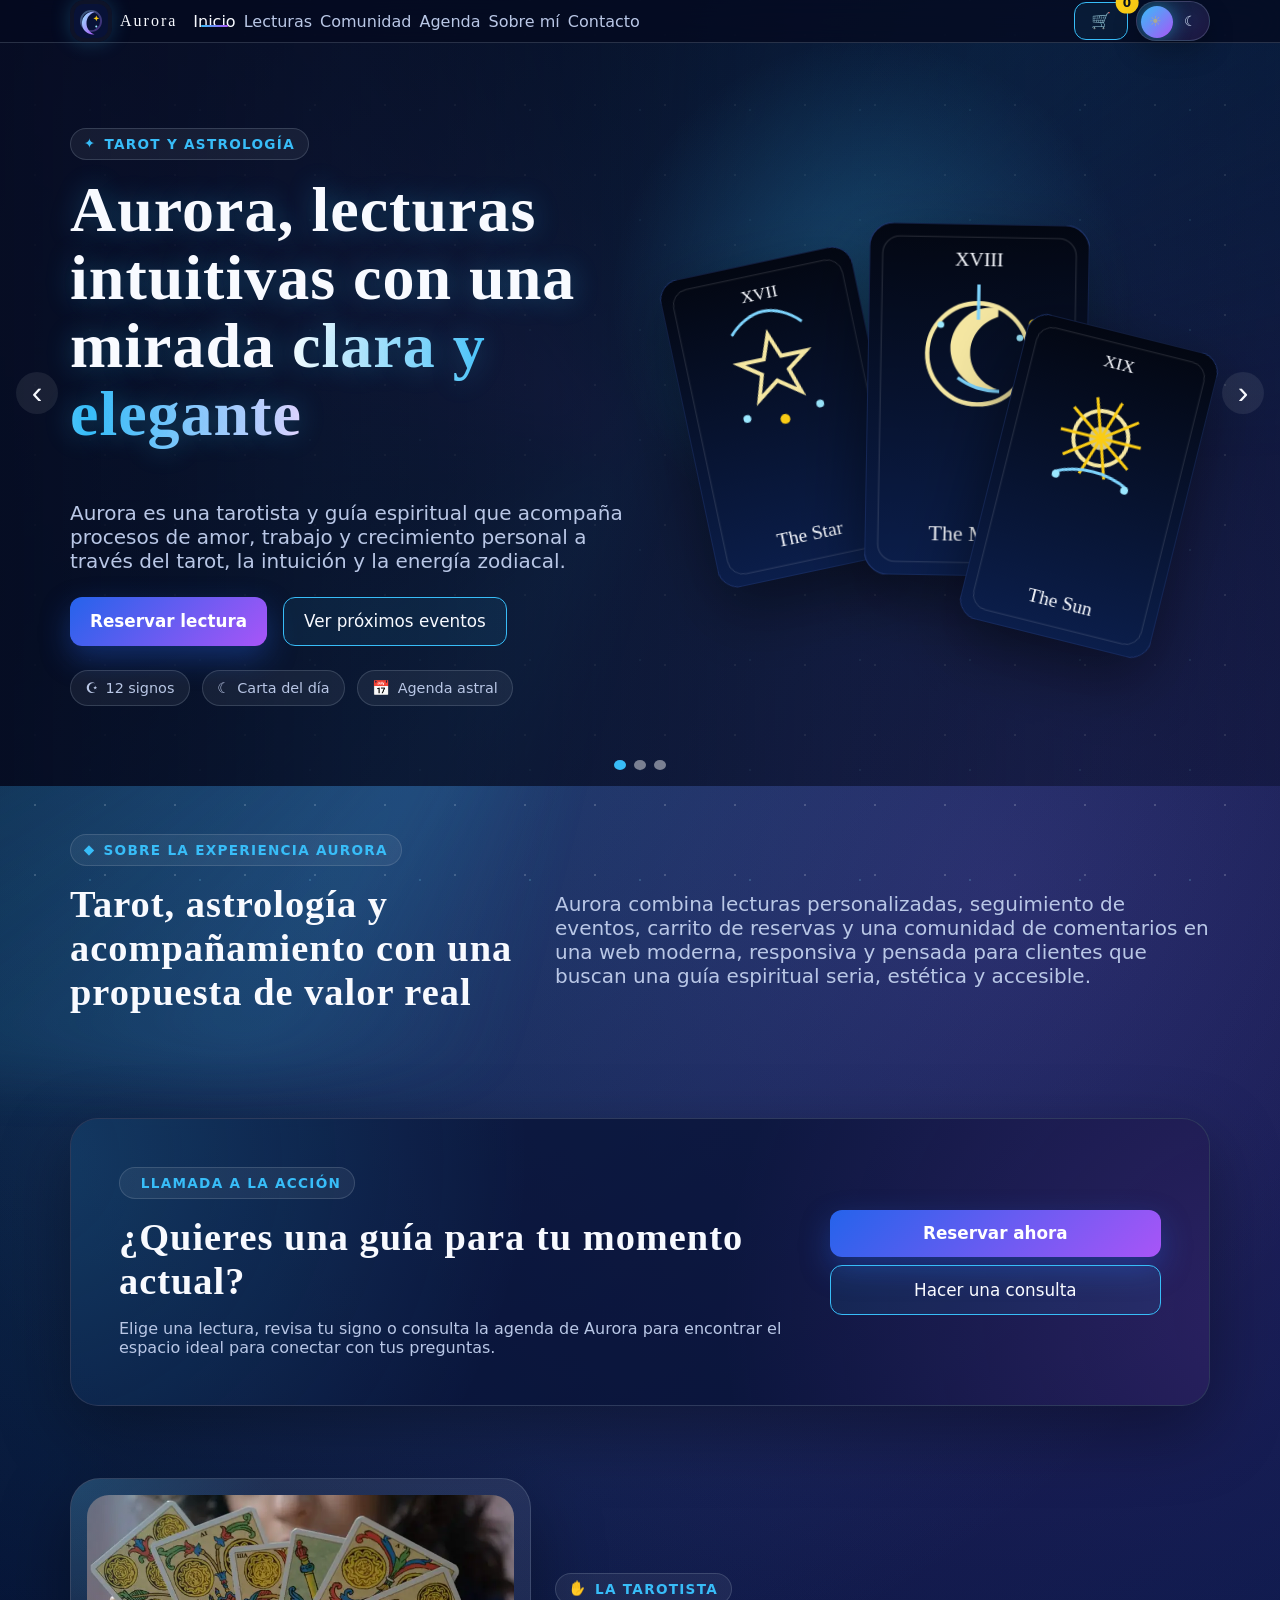
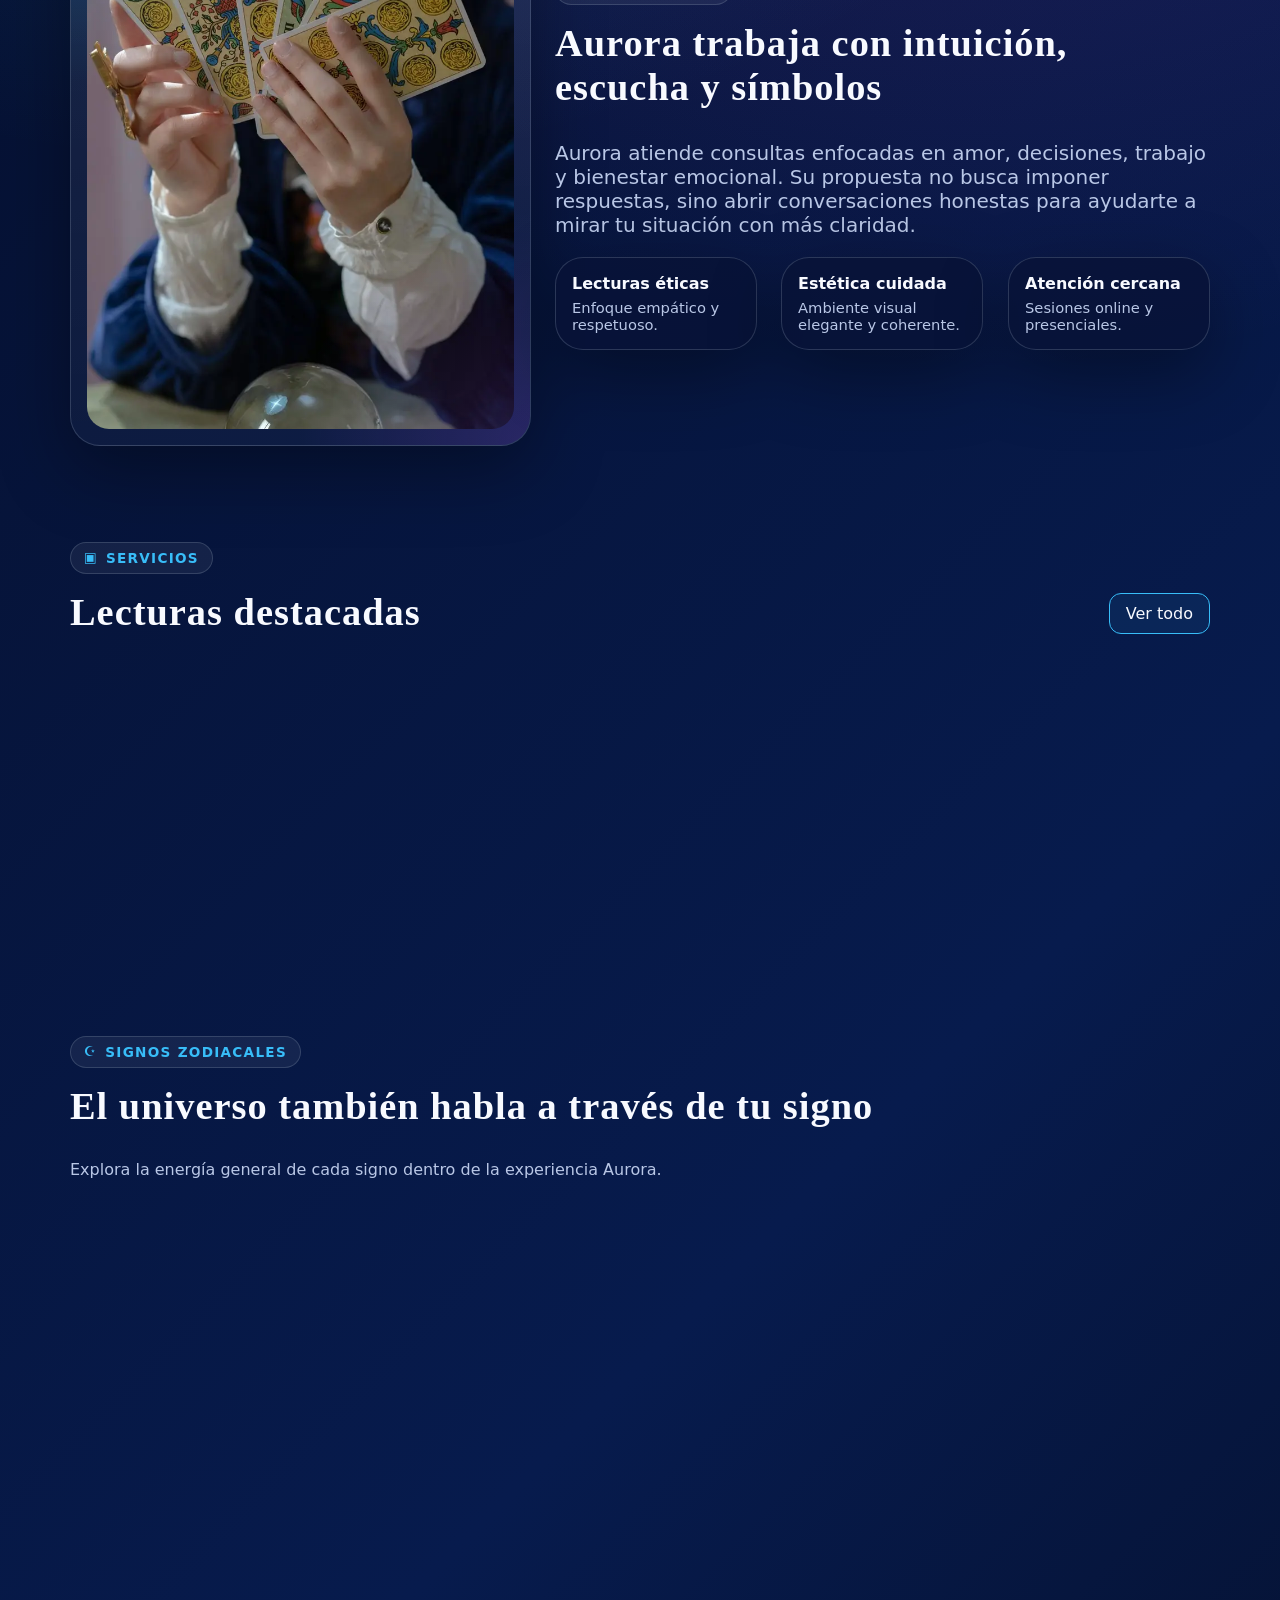
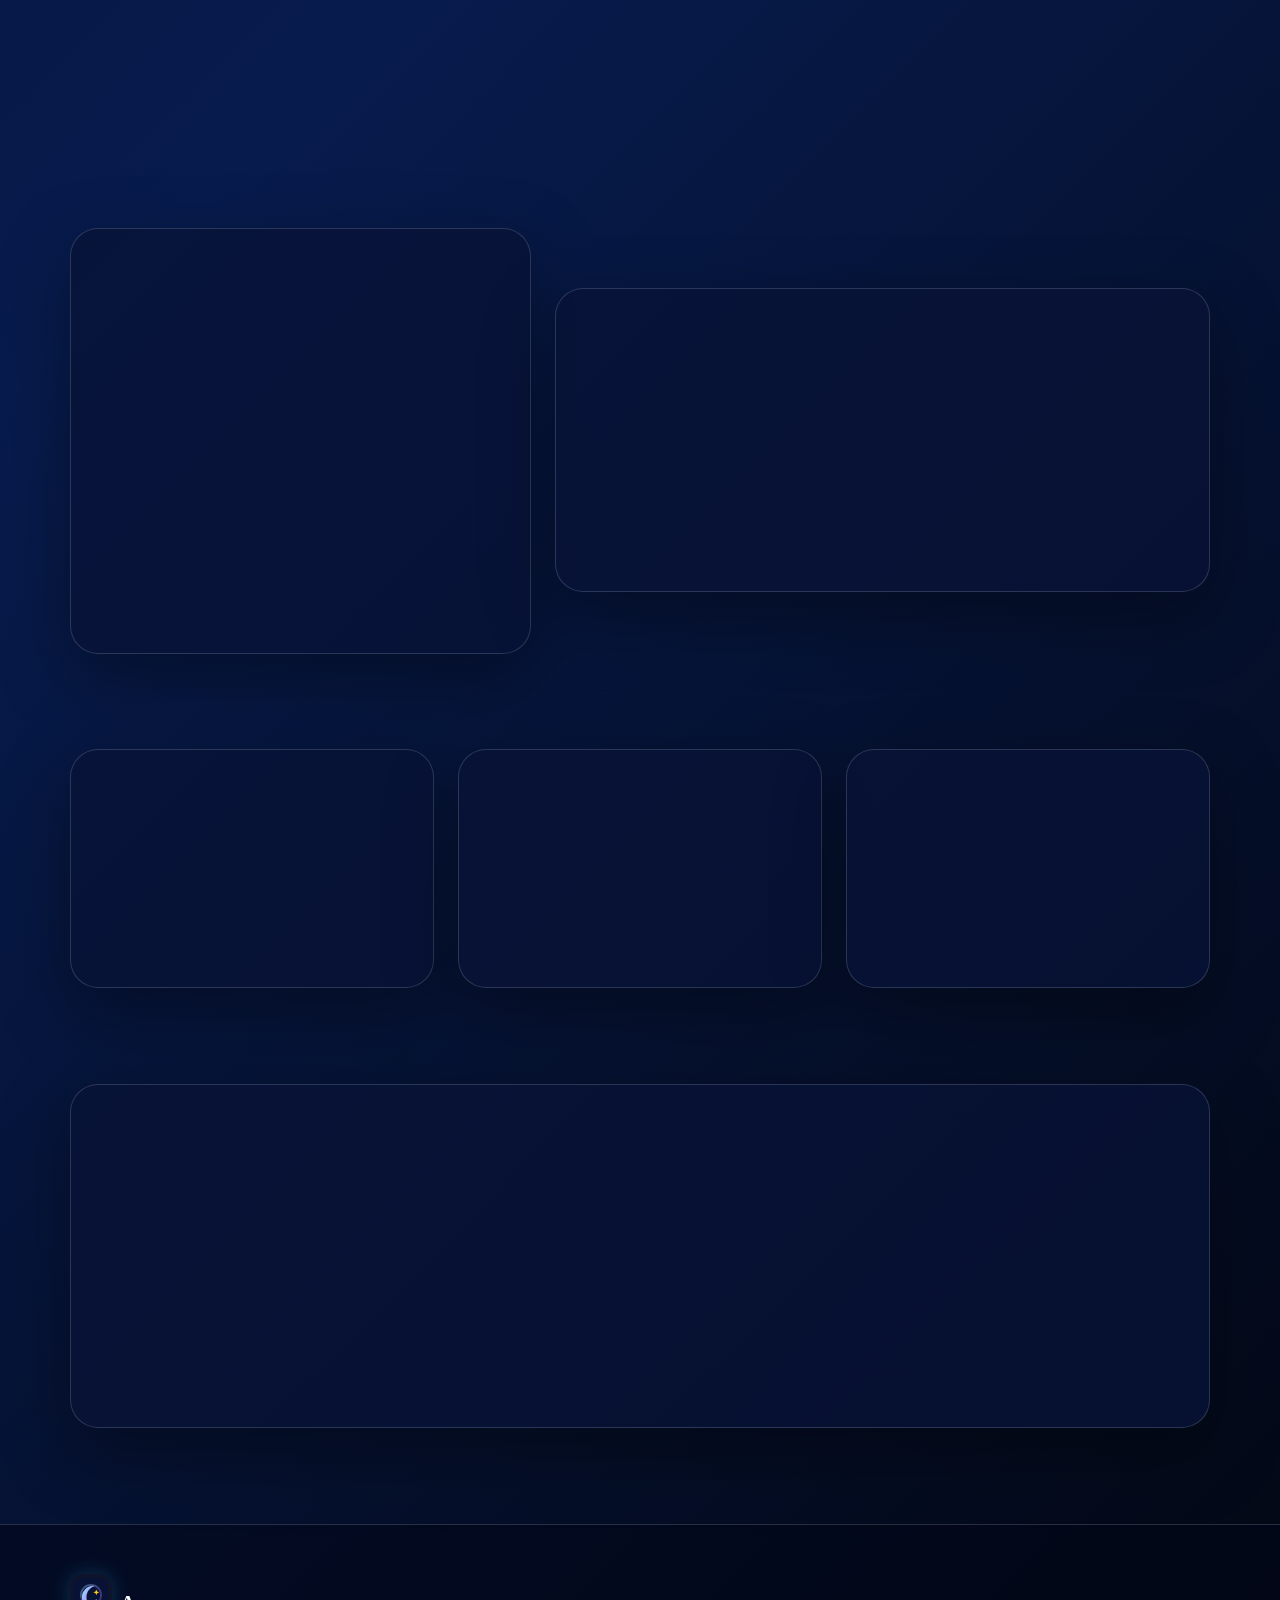
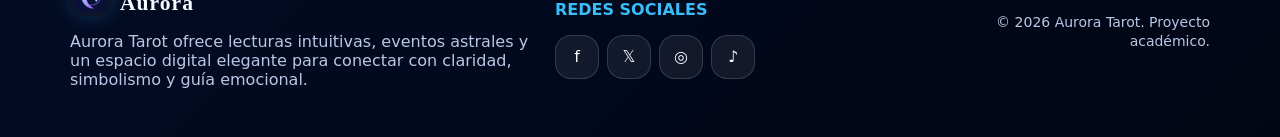
==== commit 666f87a6: "Optimización final PageSpeed y ajustes del proyecto Aurora" ====
--- a/index.html
+++ b/index.html
@@ -15,13 +15,13 @@
   <link rel="icon" type="image/svg+xml" href="assets/icons/favicon.svg">
   <link rel="apple-touch-icon" href="assets/icons/icon-192.png">
   <link rel="manifest" href="manifest.json">
-  <link rel="preload" as="image" href="assets/img/aurora.webp" type="image/webp" fetchpriority="high">
-  <link rel="preconnect" href="https://fonts.googleapis.com">
-  <link rel="preconnect" href="https://fonts.gstatic.com" crossorigin>
-  <link rel="preload" href="https://fonts.googleapis.com/css2?family=Cinzel+Decorative:wght@700&family=Poppins:wght@400;500;600;700&display=swap" as="style" onload="this.onload=null;this.rel='stylesheet'"><noscript><link href="https://fonts.googleapis.com/css2?family=Cinzel+Decorative:wght@700&family=Poppins:wght@400;500;600;700&display=swap" rel="stylesheet"></noscript>
-  <link href="https://cdn.jsdelivr.net/npm/bootstrap@5.3.3/dist/css/bootstrap.min.css" rel="stylesheet">
-  <link rel="preload" href="https://cdnjs.cloudflare.com/ajax/libs/font-awesome/6.5.2/css/all.min.css" as="style" onload="this.onload=null;this.rel='stylesheet'"><noscript><link href="https://cdnjs.cloudflare.com/ajax/libs/font-awesome/6.5.2/css/all.min.css" rel="stylesheet"></noscript>
-  <link rel="stylesheet" href="assets/css/estilos.css">
+
+<style>
+:root{--bg:#050a1f;--bg-2:#071b4d;--panel:rgba(8,18,55,.78);--text:#f8faff;--muted:#b9c7e6;--line:rgba(148,163,184,.25);--primary:#38bdf8;--primary-2:#2563eb;--accent:#a855f7;--gold:#facc15;--shadow:0 24px 70px rgba(0,0,0,.35)}[data-theme="light"]{--bg:#edf7ff;--bg-2:#dbeafe;--panel:rgba(255,255,255,.82);--text:#0f172a;--muted:#475569;--primary:#0369a1;--accent:#7c3aed;--shadow:0 24px 60px rgba(2,6,23,.12)}*{box-sizing:border-box}body{margin:0;min-height:100vh;font-family:system-ui,-apple-system,BlinkMacSystemFont,'Segoe UI',sans-serif;color:var(--text);background:radial-gradient(circle at 20% 10%,rgba(56,189,248,.28),transparent 28%),linear-gradient(135deg,var(--bg),var(--bg-2) 58%,#030712);overflow-x:hidden}.container{width:min(100% - 2rem,1140px);margin-inline:auto}.row{display:flex;flex-wrap:wrap;margin-inline:-.75rem}.row>*{padding-inline:.75rem;width:100%}@media(min-width:992px){.col-lg-6{width:50%;flex:0 0 auto}.col-lg-7{width:58.333%;flex:0 0 auto}.col-lg-5{width:41.667%;flex:0 0 auto}.order-lg-2{order:2}}.d-flex{display:flex}.flex-wrap{flex-wrap:wrap}.align-items-center{align-items:center}.gap-2{gap:.5rem}.gap-3{gap:1rem}.gap-5{gap:3rem}.ms-auto{margin-left:auto}.mt-3{margin-top:1rem}.mt-4{margin-top:1.5rem}.mb-0{margin-bottom:0}.w-100{width:100%}a{color:inherit;text-decoration:none}img{max-width:100%;height:auto}.navbar{position:fixed;top:0;left:0;right:0;z-index:1040;backdrop-filter:blur(18px);background:rgba(5,10,31,.78);border-bottom:1px solid var(--line)}.navbar .container{display:flex;align-items:center;gap:1rem}.navbar-brand{font-family:Georgia,'Times New Roman',serif;letter-spacing:2px;color:var(--text);display:flex;align-items:center}.logo-mark{width:42px;height:42px;border-radius:14px}.navbar-collapse{display:flex;align-items:center;flex:1}.navbar-nav{list-style:none;margin:0;padding:0;display:flex;align-items:center;gap:.5rem}.nav-link{color:var(--muted);font-weight:500}.navbar-toggler{display:none}.btn{display:inline-flex;align-items:center;justify-content:center;gap:.45rem;padding:.65rem 1rem;border-radius:12px;cursor:pointer;text-align:center;border:0}.btn-lg{padding:.85rem 1.25rem;font-size:1.05rem}.btn-aurora{color:#fff;font-weight:700;background:linear-gradient(135deg,var(--primary-2),var(--accent));box-shadow:0 12px 30px rgba(37,99,235,.35)}.btn-outline-aurora{border:1px solid var(--primary);color:var(--text);background:rgba(56,189,248,.08)}.hero-slide{min-height:78vh;display:flex;align-items:center;position:relative;padding:8rem 0 5rem;overflow:hidden}.hero-slide::before{content:"";position:absolute;inset:0;background:radial-gradient(circle at 68% 38%,rgba(56,189,248,.25),transparent 26%),linear-gradient(90deg,rgba(5,10,31,.92),rgba(5,10,31,.4));z-index:0}.hero-content{position:relative;z-index:2}.display-3{font-size:clamp(2.35rem,5vw,4.5rem)}.display-title,.section-title{font-family:Georgia,'Times New Roman',serif;letter-spacing:1px}.text-gradient{background:linear-gradient(90deg,#fff,var(--primary),#e9d5ff);-webkit-background-clip:text;background-clip:text;color:transparent}.lead{font-size:clamp(1rem,2vw,1.25rem)}.text-secondary-emphasis{color:var(--muted)!important}.kicker{display:inline-flex;gap:.5rem;align-items:center;padding:.45rem .8rem;border:1px solid var(--line);border-radius:999px;background:rgba(255,255,255,.06);color:var(--primary);font-weight:700;font-size:.85rem;text-transform:uppercase;letter-spacing:.08rem}.carousel-inner{position:relative;overflow:hidden}.carousel-item{display:none}.carousel-item.active{display:block}.hero-card-stack{position:relative;min-height:460px;perspective:1000px}.floating-card{position:absolute;width:196px;filter:drop-shadow(0 24px 32px rgba(0,0,0,.45));transform:translateZ(0)}.card-a{left:8%;top:16%;rotate:-6deg}.card-b{left:39%;top:8%;width:220px}.card-c{right:6%;top:31%;rotate:7deg}.theme-switch{border:0;background:transparent;padding:0;width:74px;height:40px}.theme-switch-track{position:relative;width:74px;height:40px;display:block;border-radius:999px;border:1px solid var(--line);background:rgba(56,189,248,.18)}.theme-switch-thumb{position:absolute;top:4px;left:4px;width:32px;height:32px;border-radius:50%;background:linear-gradient(135deg,#38bdf8,#a855f7);transition:transform .35s ease}.theme-switch.is-light .theme-switch-thumb{transform:translateX(34px)}.fa-solid,.fa-brands{font-style:normal}.fa-cart-shopping::before{content:"🛒"}.fa-sun::before{content:"☀"}.fa-moon::before{content:"☾"}.fa-sparkles::before{content:"✦"}.fa-star-and-crescent::before{content:"☪"}.fa-calendar-days::before{content:"📅"}@media(max-width:991px){.navbar .container{flex-wrap:wrap}.navbar-collapse{display:none;flex-basis:100%;order:3}.navbar-collapse.show{display:block}.navbar-nav{display:block;padding:1rem 0}.navbar-toggler{display:inline-flex}.hero-slide{min-height:auto;padding:7rem 0 4rem}.hero-card-stack{min-height:340px;margin-top:2rem}.display-title{font-size:2.45rem}}
+</style>
+
+  <link rel="preload" href="assets/css/estilos.css" as="style" onload="this.onload=null;this.rel='stylesheet'">
+  <noscript><link rel="stylesheet" href="assets/css/estilos.css"></noscript>
 </head>
 <body>
   <a class="skip-link" href="#contenido">Saltar al contenido principal</a>
@@ -37,7 +37,7 @@
           <span class="position-absolute top-0 start-100 translate-middle badge rounded-pill badge-cart cart-count">0</span>
         </a>
 
-        <button id="themeToggle" class="theme-switch is-dark" type="button" role="switch" aria-checked="false" aria-label="Cambiar modo claro u oscuro">
+        <button id="themeToggle" class="theme-switch" type="button" role="switch" aria-checked="false" aria-label="Cambiar modo claro u oscuro">
           <span class="theme-switch-track">
             <span class="theme-switch-icon theme-sun"><i class="fa-solid fa-sun" aria-hidden="true"></i></span>
             <span class="theme-switch-icon theme-moon"><i class="fa-solid fa-moon" aria-hidden="true"></i></span>
@@ -88,9 +88,9 @@
               </div>
             </div>
             <div class="col-lg-6 hero-card-stack" aria-hidden="true">
-              <img class="floating-card card-a" src="assets/img/card-star.svg" alt="" width="200" height="320" decoding="async" fetchpriority="high">
-              <img class="floating-card card-b" src="assets/img/card-moon.svg" alt="" width="200" height="320" decoding="async" fetchpriority="high">
-              <img class="floating-card card-c" src="assets/img/card-sun.svg" alt="" width="200" height="320" decoding="async" fetchpriority="high">
+              <img class="floating-card card-a" src="assets/img/card-star.svg" alt="" width="200" height="320">
+              <img class="floating-card card-b" src="assets/img/card-moon.svg" alt="" width="200" height="320">
+              <img class="floating-card card-c" src="assets/img/card-sun.svg" alt="" width="200" height="320">
             </div>
           </div>
         </div>
@@ -302,10 +302,7 @@
         <button type="button" class="btn-close btn-close-white me-2 m-auto" data-bs-dismiss="toast" aria-label="Cerrar"></button>
       </div>
     </div>
-  </div>
-
-  <script defer src="https://cdn.jsdelivr.net/npm/bootstrap@5.3.3/dist/js/bootstrap.bundle.min.js"></script>
-  <script defer src="assets/js/main.js"></script>
+  </div>  <script defer src="assets/js/main.js"></script>
   <script defer src="assets/js/home.js"></script>
 </body>
-</html>
+</html>
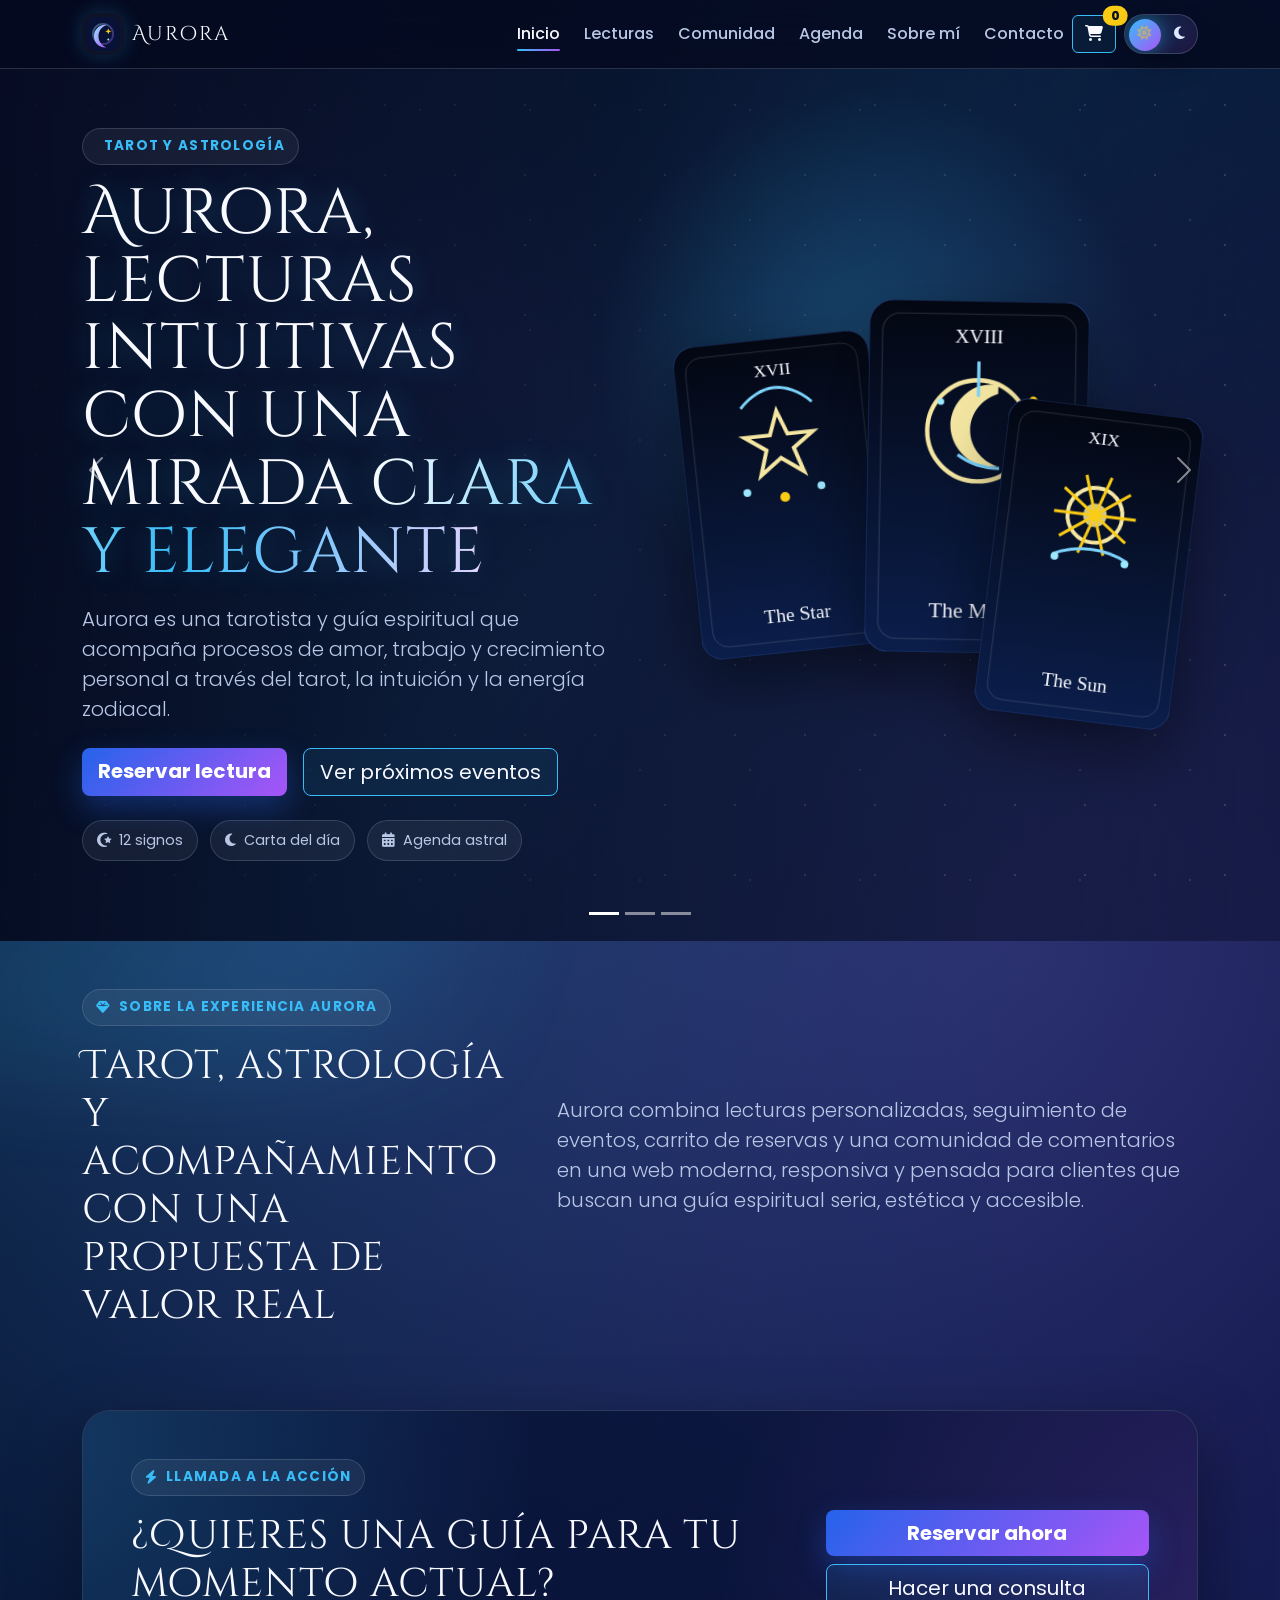
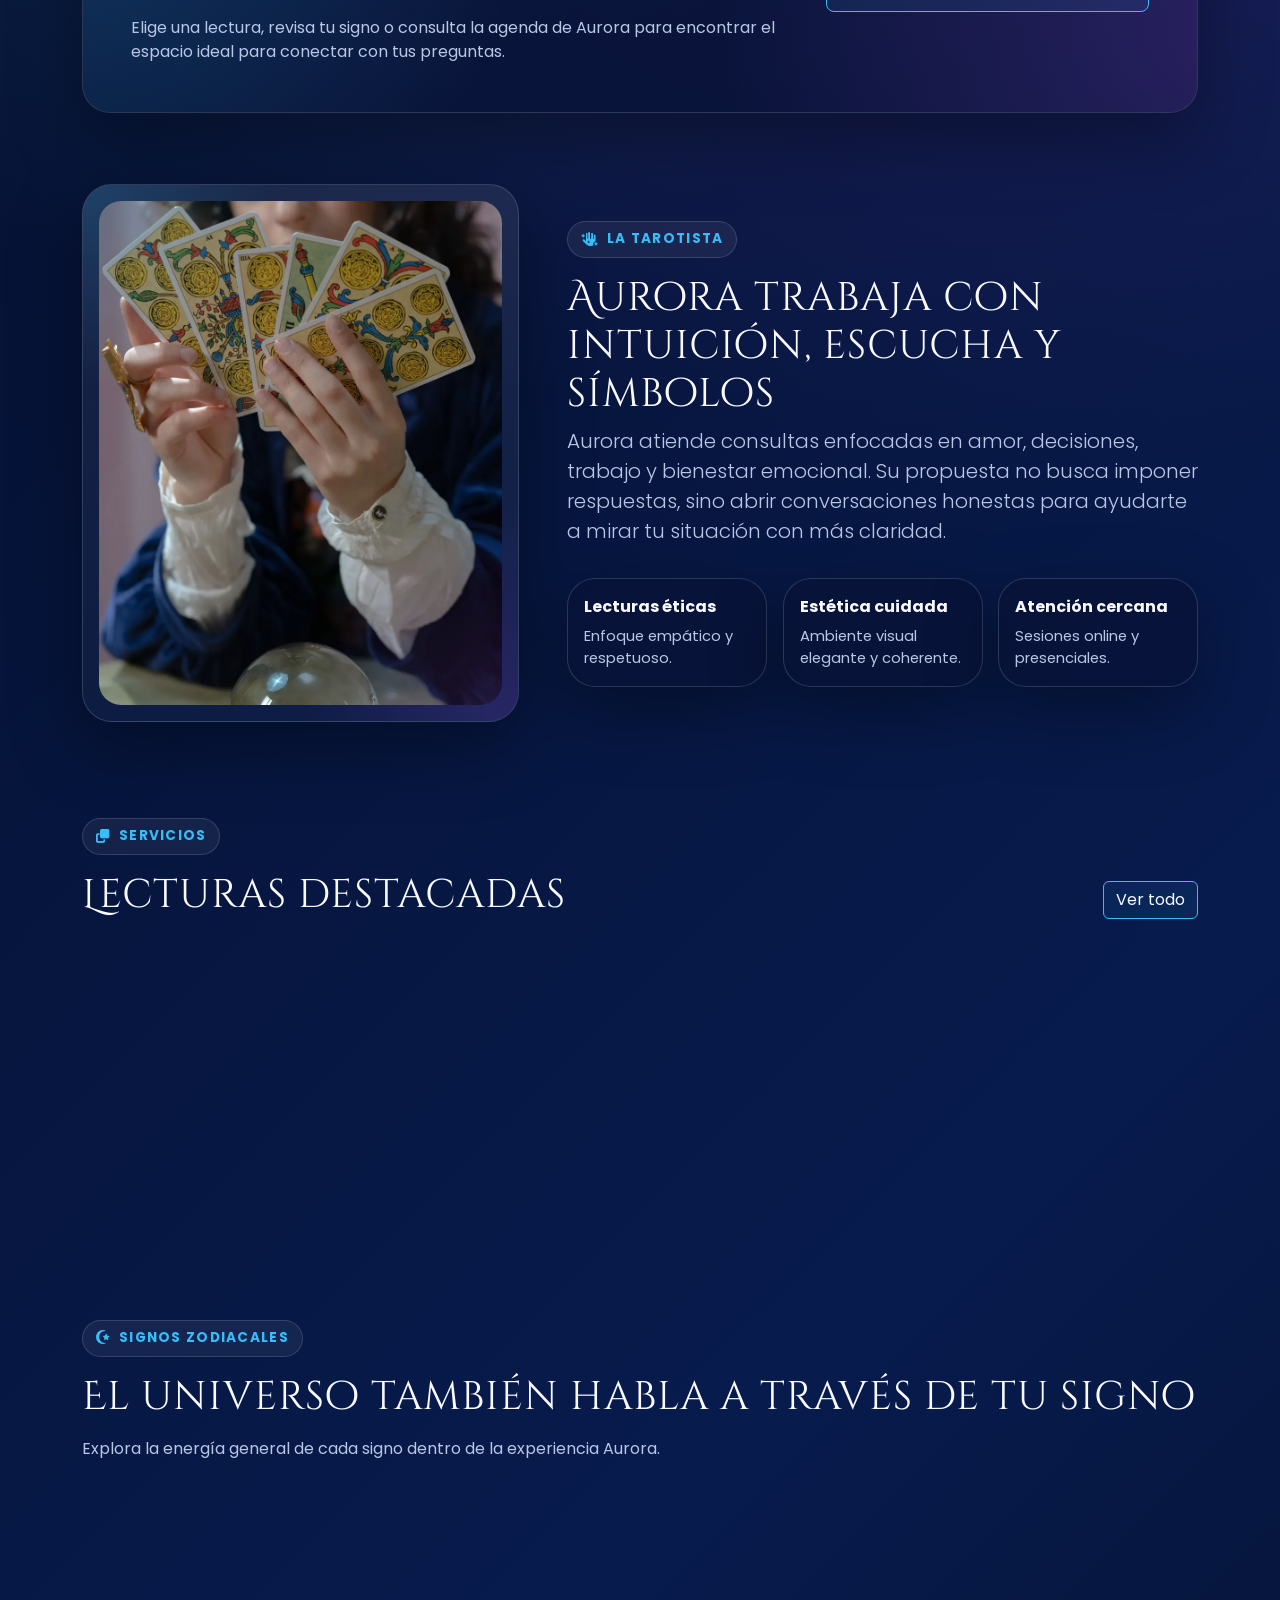
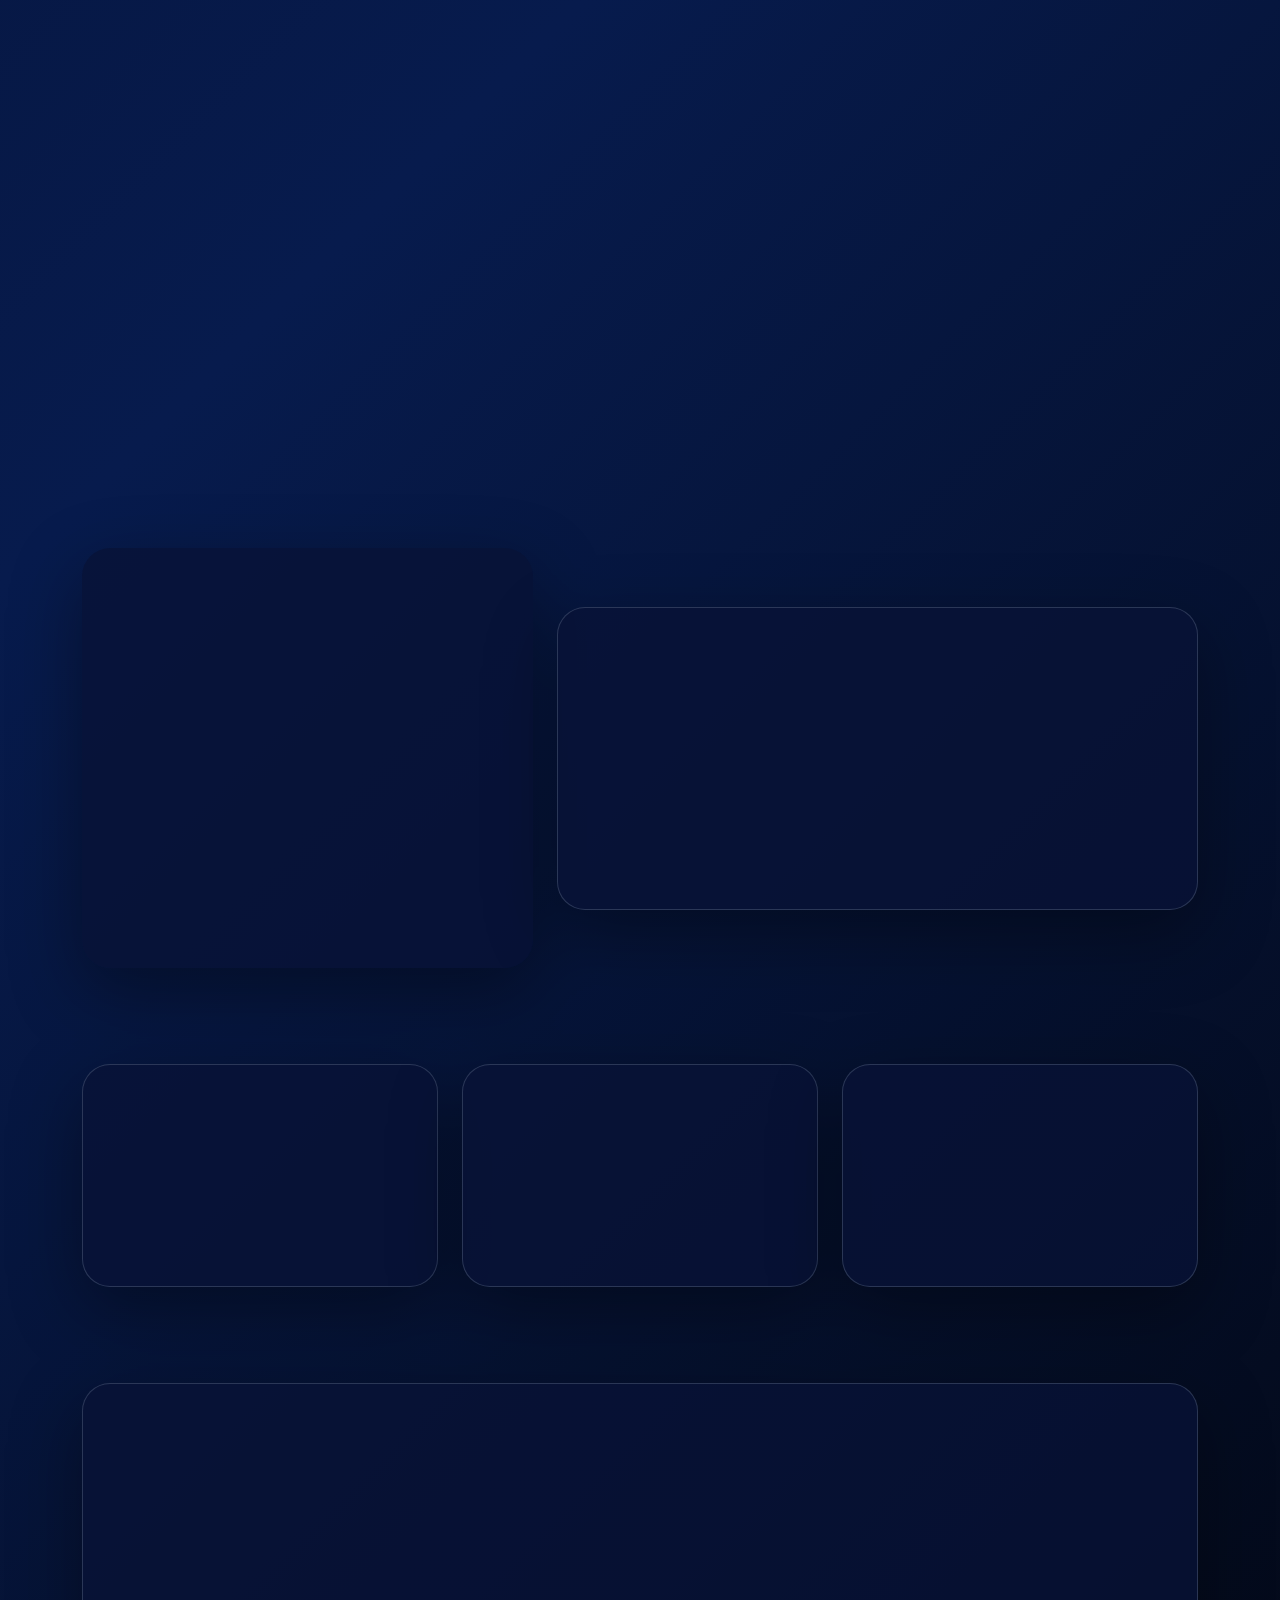
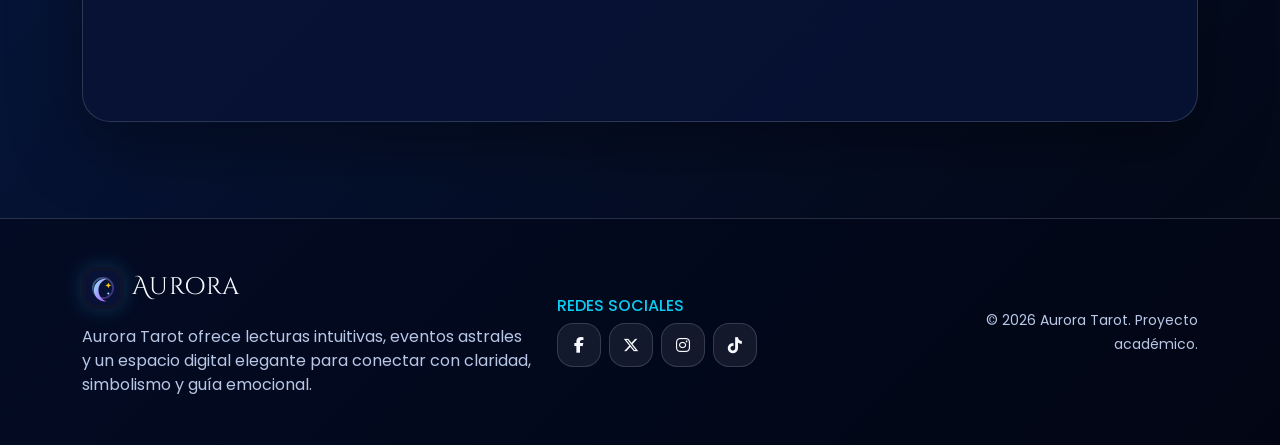
==== commit 94b6bf20: "Actualiza proyecto Aurora" ====
--- a/index.html
+++ b/index.html
@@ -15,13 +15,14 @@
   <link rel="icon" type="image/svg+xml" href="assets/icons/favicon.svg">
   <link rel="apple-touch-icon" href="assets/icons/icon-192.png">
   <link rel="manifest" href="manifest.json">
-
-<style>
-:root{--bg:#050a1f;--bg-2:#071b4d;--panel:rgba(8,18,55,.78);--text:#f8faff;--muted:#b9c7e6;--line:rgba(148,163,184,.25);--primary:#38bdf8;--primary-2:#2563eb;--accent:#a855f7;--gold:#facc15;--shadow:0 24px 70px rgba(0,0,0,.35)}[data-theme="light"]{--bg:#edf7ff;--bg-2:#dbeafe;--panel:rgba(255,255,255,.82);--text:#0f172a;--muted:#475569;--primary:#0369a1;--accent:#7c3aed;--shadow:0 24px 60px rgba(2,6,23,.12)}*{box-sizing:border-box}body{margin:0;min-height:100vh;font-family:system-ui,-apple-system,BlinkMacSystemFont,'Segoe UI',sans-serif;color:var(--text);background:radial-gradient(circle at 20% 10%,rgba(56,189,248,.28),transparent 28%),linear-gradient(135deg,var(--bg),var(--bg-2) 58%,#030712);overflow-x:hidden}.container{width:min(100% - 2rem,1140px);margin-inline:auto}.row{display:flex;flex-wrap:wrap;margin-inline:-.75rem}.row>*{padding-inline:.75rem;width:100%}@media(min-width:992px){.col-lg-6{width:50%;flex:0 0 auto}.col-lg-7{width:58.333%;flex:0 0 auto}.col-lg-5{width:41.667%;flex:0 0 auto}.order-lg-2{order:2}}.d-flex{display:flex}.flex-wrap{flex-wrap:wrap}.align-items-center{align-items:center}.gap-2{gap:.5rem}.gap-3{gap:1rem}.gap-5{gap:3rem}.ms-auto{margin-left:auto}.mt-3{margin-top:1rem}.mt-4{margin-top:1.5rem}.mb-0{margin-bottom:0}.w-100{width:100%}a{color:inherit;text-decoration:none}img{max-width:100%;height:auto}.navbar{position:fixed;top:0;left:0;right:0;z-index:1040;backdrop-filter:blur(18px);background:rgba(5,10,31,.78);border-bottom:1px solid var(--line)}.navbar .container{display:flex;align-items:center;gap:1rem}.navbar-brand{font-family:Georgia,'Times New Roman',serif;letter-spacing:2px;color:var(--text);display:flex;align-items:center}.logo-mark{width:42px;height:42px;border-radius:14px}.navbar-collapse{display:flex;align-items:center;flex:1}.navbar-nav{list-style:none;margin:0;padding:0;display:flex;align-items:center;gap:.5rem}.nav-link{color:var(--muted);font-weight:500}.navbar-toggler{display:none}.btn{display:inline-flex;align-items:center;justify-content:center;gap:.45rem;padding:.65rem 1rem;border-radius:12px;cursor:pointer;text-align:center;border:0}.btn-lg{padding:.85rem 1.25rem;font-size:1.05rem}.btn-aurora{color:#fff;font-weight:700;background:linear-gradient(135deg,var(--primary-2),var(--accent));box-shadow:0 12px 30px rgba(37,99,235,.35)}.btn-outline-aurora{border:1px solid var(--primary);color:var(--text);background:rgba(56,189,248,.08)}.hero-slide{min-height:78vh;display:flex;align-items:center;position:relative;padding:8rem 0 5rem;overflow:hidden}.hero-slide::before{content:"";position:absolute;inset:0;background:radial-gradient(circle at 68% 38%,rgba(56,189,248,.25),transparent 26%),linear-gradient(90deg,rgba(5,10,31,.92),rgba(5,10,31,.4));z-index:0}.hero-content{position:relative;z-index:2}.display-3{font-size:clamp(2.35rem,5vw,4.5rem)}.display-title,.section-title{font-family:Georgia,'Times New Roman',serif;letter-spacing:1px}.text-gradient{background:linear-gradient(90deg,#fff,var(--primary),#e9d5ff);-webkit-background-clip:text;background-clip:text;color:transparent}.lead{font-size:clamp(1rem,2vw,1.25rem)}.text-secondary-emphasis{color:var(--muted)!important}.kicker{display:inline-flex;gap:.5rem;align-items:center;padding:.45rem .8rem;border:1px solid var(--line);border-radius:999px;background:rgba(255,255,255,.06);color:var(--primary);font-weight:700;font-size:.85rem;text-transform:uppercase;letter-spacing:.08rem}.carousel-inner{position:relative;overflow:hidden}.carousel-item{display:none}.carousel-item.active{display:block}.hero-card-stack{position:relative;min-height:460px;perspective:1000px}.floating-card{position:absolute;width:196px;filter:drop-shadow(0 24px 32px rgba(0,0,0,.45));transform:translateZ(0)}.card-a{left:8%;top:16%;rotate:-6deg}.card-b{left:39%;top:8%;width:220px}.card-c{right:6%;top:31%;rotate:7deg}.theme-switch{border:0;background:transparent;padding:0;width:74px;height:40px}.theme-switch-track{position:relative;width:74px;height:40px;display:block;border-radius:999px;border:1px solid var(--line);background:rgba(56,189,248,.18)}.theme-switch-thumb{position:absolute;top:4px;left:4px;width:32px;height:32px;border-radius:50%;background:linear-gradient(135deg,#38bdf8,#a855f7);transition:transform .35s ease}.theme-switch.is-light .theme-switch-thumb{transform:translateX(34px)}.fa-solid,.fa-brands{font-style:normal}.fa-cart-shopping::before{content:"🛒"}.fa-sun::before{content:"☀"}.fa-moon::before{content:"☾"}.fa-sparkles::before{content:"✦"}.fa-star-and-crescent::before{content:"☪"}.fa-calendar-days::before{content:"📅"}@media(max-width:991px){.navbar .container{flex-wrap:wrap}.navbar-collapse{display:none;flex-basis:100%;order:3}.navbar-collapse.show{display:block}.navbar-nav{display:block;padding:1rem 0}.navbar-toggler{display:inline-flex}.hero-slide{min-height:auto;padding:7rem 0 4rem}.hero-card-stack{min-height:340px;margin-top:2rem}.display-title{font-size:2.45rem}}
-</style>
-
-  <link rel="preload" href="assets/css/estilos.css" as="style" onload="this.onload=null;this.rel='stylesheet'">
-  <noscript><link rel="stylesheet" href="assets/css/estilos.css"></noscript>
+  <link rel="preconnect" href="https://fonts.googleapis.com">
+  <link rel="preconnect" href="https://fonts.gstatic.com" crossorigin>
+  <link rel="preconnect" href="https://cdn.jsdelivr.net" crossorigin>
+  <link rel="preconnect" href="https://cdnjs.cloudflare.com" crossorigin>
+  <link href="https://fonts.googleapis.com/css2?family=Cinzel+Decorative:wght@400;700;900&family=Poppins:wght@300;400;500;600;700;800&display=swap" rel="stylesheet">
+  <link href="https://cdn.jsdelivr.net/npm/bootstrap@5.3.3/dist/css/bootstrap.min.css" rel="stylesheet">
+  <link href="https://cdnjs.cloudflare.com/ajax/libs/font-awesome/6.5.2/css/all.min.css" rel="stylesheet">
+  <link rel="stylesheet" href="assets/css/estilos.css">
 </head>
 <body>
   <a class="skip-link" href="#contenido">Saltar al contenido principal</a>
@@ -37,7 +38,7 @@
           <span class="position-absolute top-0 start-100 translate-middle badge rounded-pill badge-cart cart-count">0</span>
         </a>
 
-        <button id="themeToggle" class="theme-switch" type="button" role="switch" aria-checked="false" aria-label="Cambiar modo claro u oscuro">
+        <button id="themeToggle" class="theme-switch" type="button" aria-label="Cambiar modo claro u oscuro">
           <span class="theme-switch-track">
             <span class="theme-switch-icon theme-sun"><i class="fa-solid fa-sun" aria-hidden="true"></i></span>
             <span class="theme-switch-icon theme-moon"><i class="fa-solid fa-moon" aria-hidden="true"></i></span>
@@ -302,7 +303,10 @@
         <button type="button" class="btn-close btn-close-white me-2 m-auto" data-bs-dismiss="toast" aria-label="Cerrar"></button>
       </div>
     </div>
-  </div>  <script defer src="assets/js/main.js"></script>
+  </div>
+
+  <script defer src="https://cdn.jsdelivr.net/npm/bootstrap@5.3.3/dist/js/bootstrap.bundle.min.js"></script>
+  <script defer src="assets/js/main.js"></script>
   <script defer src="assets/js/home.js"></script>
 </body>
 </html>
--- a/assets/css/estilos.css
+++ b/assets/css/estilos.css
@@ -0,0 +1,338 @@
+:root{
+  --bg:#050a1f;
+  --bg-2:#071b4d;
+  --panel:rgba(8,18,55,.78);
+  --panel-solid:#081237;
+  --text:#f8faff;
+  --muted:#b9c7e6;
+  --line:rgba(148,163,184,.25);
+  --primary:#38bdf8;
+  --primary-2:#2563eb;
+  --accent:#a855f7;
+  --gold:#facc15;
+  --danger:#fb7185;
+  --success:#34d399;
+  --shadow:0 24px 70px rgba(0,0,0,.35);
+}
+[data-theme="light"]{
+  --bg:#edf7ff;
+  --bg-2:#dbeafe;
+  --panel:rgba(255,255,255,.82);
+  --panel-solid:#ffffff;
+  --text:#0f172a;
+  --muted:#475569;
+  --line:rgba(15,23,42,.12);
+  --primary:#0369a1;
+  --primary-2:#2563eb;
+  --accent:#7c3aed;
+  --gold:#b45309;
+  --shadow:0 24px 60px rgba(2,6,23,.12);
+}
+*{box-sizing:border-box}
+html{scroll-behavior:smooth}
+body{
+  margin:0;
+  min-height:100vh;
+  font-family:'Poppins',system-ui,-apple-system,BlinkMacSystemFont,'Segoe UI',sans-serif;
+  color:var(--text);
+  background:
+    radial-gradient(circle at 20% 10%, rgba(56,189,248,.28), transparent 28%),
+    radial-gradient(circle at 78% 18%, rgba(168,85,247,.22), transparent 26%),
+    linear-gradient(135deg,var(--bg),var(--bg-2) 58%,#030712);
+  overflow-x:hidden;
+}
+body::before{
+  content:"";
+  position:fixed;
+  inset:0;
+  z-index:-3;
+  pointer-events:none;
+  background-image:
+    radial-gradient(#ffffff 1px, transparent 1px),
+    radial-gradient(#8be9ff 1px, transparent 1px);
+  background-size:70px 70px,110px 110px;
+  background-position:0 0,35px 55px;
+  opacity:.28;
+  animation:starsMove 24s linear infinite;
+}
+body::after{
+  content:"";
+  position:fixed;
+  inset:-20%;
+  z-index:-2;
+  pointer-events:none;
+  background:
+    conic-gradient(from 120deg at 50% 50%, transparent 0 20%, rgba(56,189,248,.2) 26%, transparent 38%, rgba(168,85,247,.15) 50%, transparent 64%, rgba(14,165,233,.22) 78%, transparent 92%);
+  filter:blur(52px);
+  animation:auroraFlow 12s ease-in-out infinite alternate;
+  opacity:.8;
+}
+@keyframes starsMove{to{background-position:70px 70px,145px 165px}}
+@keyframes auroraFlow{from{transform:rotate(-8deg) scale(1)}to{transform:rotate(10deg) scale(1.1)}}
+@media (prefers-reduced-motion: reduce){
+  *,*::before,*::after{animation:none!important;transition:none!important;scroll-behavior:auto!important}
+}
+a{color:inherit;text-decoration:none}
+img{max-width:100%;height:auto}
+section{position:relative}
+.navbar{
+  backdrop-filter:blur(18px);
+  background:rgba(5,10,31,.78)!important;
+  border-bottom:1px solid var(--line);
+}
+[data-theme="light"] .navbar{background:rgba(255,255,255,.86)!important}
+.navbar-brand{font-family:'Cinzel Decorative',serif;letter-spacing:2px;color:var(--text)!important}
+.logo-mark{width:42px;height:42px;border-radius:14px;box-shadow:0 0 20px rgba(56,189,248,.24);background:rgba(255,255,255,.04);padding:.25rem}
+.nav-link{color:var(--muted)!important;font-weight:500;position:relative}
+.nav-link:hover,.nav-link.active{color:var(--text)!important}
+.nav-link.active::after{content:"";position:absolute;left:.5rem;right:.5rem;bottom:.2rem;height:2px;background:linear-gradient(90deg,var(--primary),var(--accent));border-radius:4px}
+.btn-aurora{
+  border:0;
+  color:#fff;
+  font-weight:700;
+  background:linear-gradient(135deg,var(--primary-2),var(--accent));
+  box-shadow:0 12px 30px rgba(37,99,235,.35);
+  transition:.25s ease;
+}
+.btn-aurora:hover{color:#fff;transform:translateY(-2px);box-shadow:0 16px 44px rgba(56,189,248,.32)}
+.btn-outline-aurora{border:1px solid var(--primary);color:var(--text);background:rgba(56,189,248,.08)}
+.btn-outline-aurora:hover{background:var(--primary);color:#001226}
+.badge-cart{background:var(--gold);color:#07111f;font-weight:800}
+.hero-slide{min-height:78vh;display:flex;align-items:center;position:relative;padding:8rem 0 5rem;overflow:hidden}
+.hero-slide::before{content:"";position:absolute;inset:0;background:radial-gradient(circle at 68% 38%, rgba(56,189,248,.25), transparent 26%),linear-gradient(90deg, rgba(5,10,31,.92), rgba(5,10,31,.4));z-index:0}
+.hero-content{position:relative;z-index:2}
+.kicker{display:inline-flex;gap:.5rem;align-items:center;padding:.45rem .8rem;border:1px solid var(--line);border-radius:999px;background:rgba(255,255,255,.06);color:var(--primary);font-weight:700;font-size:.85rem;text-transform:uppercase;letter-spacing:.08rem}
+.display-title{font-family:'Cinzel Decorative',serif;letter-spacing:1px;line-height:1.06;text-shadow:0 0 28px rgba(56,189,248,.32)}
+.text-gradient{background:linear-gradient(90deg,#fff,var(--primary),#e9d5ff);-webkit-background-clip:text;background-clip:text;color:transparent}
+.hero-card-stack{position:relative;min-height:460px;perspective:1000px}
+.floating-card{position:absolute;width:185px;filter:drop-shadow(0 20px 32px rgba(0,0,0,.38));animation:floatCard 6s ease-in-out infinite;transform-origin:center}
+.floating-card.card-a{left:8%;top:18%;transform:rotate(-9deg)}
+.floating-card.card-b{left:39%;top:4%;width:215px;animation-delay:.9s}
+.floating-card.card-c{right:5%;top:28%;transform:rotate(12deg);animation-delay:1.7s}
+@keyframes floatCard{0%,100%{translate:0 0}50%{translate:0 -22px}}
+.glass-card{background:var(--panel);border:1px solid var(--line);border-radius:28px;box-shadow:var(--shadow);backdrop-filter:blur(16px)}
+.service-card,.forum-card,.event-card{height:100%;transition:.25s ease;overflow:hidden}
+.service-card:hover,.forum-card:hover,.event-card:hover{transform:translateY(-7px);border-color:rgba(56,189,248,.55)}
+.service-card .icon-orb{width:62px;height:62px;border-radius:22px;display:grid;place-items:center;background:linear-gradient(135deg,rgba(56,189,248,.18),rgba(168,85,247,.22));color:var(--gold);font-size:1.5rem;border:1px solid var(--line)}
+.price{font-size:1.45rem;font-weight:800;color:var(--primary)}
+.section-title{font-family:'Cinzel Decorative',serif;letter-spacing:1px}
+.divider{height:1px;background:linear-gradient(90deg,transparent,var(--primary),transparent);opacity:.5}
+.social-icon{width:44px;height:44px;display:grid;place-items:center;border-radius:16px;background:rgba(255,255,255,.07);border:1px solid var(--line);transition:.25s}
+.social-icon:hover{transform:translateY(-3px);background:rgba(56,189,248,.16);color:var(--primary)}
+.page-hero{padding:8rem 0 3rem}
+.cart-table{overflow:hidden;border-radius:24px;border:1px solid var(--line)}
+.cart-table table{margin:0;color:var(--text)}
+.cart-table th{color:var(--muted);font-weight:600;background:rgba(255,255,255,.05)}
+.qty-btn{width:34px;height:34px;border-radius:12px;border:1px solid var(--line);background:rgba(255,255,255,.06);color:var(--text)}
+.form-control,.form-select,.form-control:focus,.form-select:focus{
+  background:rgba(255,255,255,.08);border:1px solid var(--line);color:var(--text);box-shadow:none;
+}
+.form-control::placeholder{color:rgba(185,199,230,.75)}
+[data-theme="light"] .form-control,[data-theme="light"] .form-select,[data-theme="light"] .form-control:focus,[data-theme="light"] .form-select:focus{background:#fff;color:#0f172a}
+[data-theme="light"] .form-control::placeholder{color:#64748b}
+.comment-status{font-size:.78rem;border-radius:999px;padding:.2rem .55rem}
+.status-approved{background:rgba(52,211,153,.16);color:var(--success)}
+.status-hidden{background:rgba(251,113,133,.16);color:var(--danger)}
+.calendar-grid{display:grid;grid-template-columns:repeat(7,1fr);gap:.5rem}
+.calendar-day,.calendar-head{border:1px solid var(--line);border-radius:16px;min-height:92px;padding:.65rem;background:rgba(255,255,255,.055)}
+.calendar-head{min-height:auto;text-align:center;font-weight:700;color:var(--primary)}
+.calendar-day{cursor:pointer;transition:.2s}
+.calendar-day:hover,.calendar-day.selected{border-color:var(--primary);background:rgba(56,189,248,.12);transform:translateY(-2px)}
+.calendar-day.muted{opacity:.35}.calendar-day.has-event::after{content:"";display:block;width:8px;height:8px;margin-top:.5rem;border-radius:999px;background:var(--gold);box-shadow:0 0 12px var(--gold)}
+.event-mini{font-size:.75rem;margin-top:.3rem;padding:.12rem .35rem;border-radius:999px;background:rgba(168,85,247,.22);white-space:nowrap;overflow:hidden;text-overflow:ellipsis}
+.oracle-card{cursor:pointer;transition:.3s;transform-style:preserve-3d}.oracle-card:hover{transform:translateY(-8px) rotate(-1deg)}
+.oracle-result{min-height:120px}
+.footer{border-top:1px solid var(--line);background:rgba(2,6,23,.52)}
+[data-theme="light"] .footer{background:rgba(255,255,255,.64)}
+.skip-link{position:absolute;left:-999px;top:auto;width:1px;height:1px;overflow:hidden}
+.skip-link:focus{left:1rem;top:1rem;width:auto;height:auto;z-index:9999;background:var(--gold);color:#07111f;padding:.7rem 1rem;border-radius:12px;font-weight:800}
+:focus-visible{outline:3px solid var(--gold);outline-offset:3px}
+@media (max-width:991px){
+  .hero-slide{min-height:auto;padding:7rem 0 4rem}.hero-card-stack{min-height:340px;margin-top:2rem}.floating-card{width:138px}.floating-card.card-b{width:165px}.display-title{font-size:2.45rem}.calendar-day{min-height:74px;font-size:.82rem}.event-mini{display:none}
+}
+@media (max-width:575px){
+  .hero-card-stack{min-height:280px}.floating-card{width:112px}.floating-card.card-b{width:138px}.calendar-grid{gap:.3rem}.calendar-day{min-height:58px;padding:.35rem;border-radius:12px}.calendar-head{font-size:.75rem;padding:.35rem}.navbar-brand span{font-size:1rem}.page-hero{padding-top:6.5rem}
+}
+.text-secondary-emphasis{color:var(--muted)!important}
+.navbar-toggler-icon{filter:invert(1)}
+[data-theme="light"] .navbar-toggler-icon{filter:invert(0)}
+
+
+main, nav, footer{transition:opacity .35s ease, transform .35s ease}
+body.page-ready main, body.page-ready nav, body.page-ready footer{animation:pageReveal .5s ease both}
+body.page-leave main, body.page-leave nav, body.page-leave footer{opacity:0;transform:translateY(14px)}
+.page-transition-overlay{position:fixed;inset:0;pointer-events:none;opacity:0;z-index:9998;background:radial-gradient(circle at 50% 35%, rgba(56,189,248,.18), transparent 25%),linear-gradient(135deg,rgba(5,10,31,.18),rgba(3,7,18,.94));transition:opacity .32s ease}
+body.page-leave .page-transition-overlay{opacity:1}
+@keyframes pageReveal{from{opacity:0;transform:translateY(10px)}to{opacity:1;transform:translateY(0)}}
+.hero-signs{display:flex;flex-wrap:wrap;gap:.75rem}
+.hero-signs span{display:inline-flex;align-items:center;gap:.45rem;padding:.55rem .9rem;border:1px solid var(--line);border-radius:999px;background:rgba(255,255,255,.06);font-size:.9rem;color:var(--muted)}
+.portrait-frame{position:relative;border-radius:30px;overflow:hidden;border:1px solid var(--line);background:linear-gradient(180deg,rgba(255,255,255,.08),rgba(255,255,255,.03));box-shadow:var(--shadow);padding:1rem}
+.portrait-frame::before{content:"";position:absolute;inset:0;background:radial-gradient(circle at top left, rgba(56,189,248,.18), transparent 28%),radial-gradient(circle at bottom right, rgba(168,85,247,.18), transparent 32%);pointer-events:none}
+.portrait-frame img{width:100%;display:block;border-radius:22px}
+.hero-portrait-card{max-width:500px;margin-inline:auto}
+.mini-feature{display:flex;flex-direction:column;gap:.4rem}
+.mini-feature span{color:var(--muted);font-size:.92rem}
+.zodiac-card{padding:1rem;border-radius:22px;border:1px solid var(--line);background:rgba(255,255,255,.05);height:100%;transition:.25s ease}
+.zodiac-card:hover{transform:translateY(-6px);border-color:rgba(56,189,248,.55)}
+.zodiac-symbol{width:54px;height:54px;border-radius:18px;display:grid;place-items:center;background:linear-gradient(135deg,rgba(56,189,248,.16),rgba(168,85,247,.2));color:var(--gold);font-size:1.35rem;border:1px solid var(--line);margin-bottom:.9rem}
+.zodiac-card p{margin-bottom:0;color:var(--muted);font-size:.92rem}
+.agenda-list li+li{margin-top:.55rem}
+.floating-card{width:196px;filter:drop-shadow(0 24px 32px rgba(0,0,0,.45));animation:floatCardSerious 7.5s ease-in-out infinite}
+.floating-card.card-a{left:8%;top:16%;transform:rotate(-6deg)}
+.floating-card.card-b{left:39%;top:8%;width:220px;animation-delay:.9s;transform:rotate(1deg)}
+.floating-card.card-c{right:6%;top:31%;transform:rotate(7deg);animation-delay:1.7s}
+@keyframes floatCardSerious{0%,100%{transform:translateY(0) rotate(var(--rotate,0deg))}50%{transform:translateY(-16px) rotate(var(--rotate,0deg))}}
+.floating-card.card-a{--rotate:-6deg}.floating-card.card-b{--rotate:1deg}.floating-card.card-c{--rotate:7deg}
+.oracle-card img{border-radius:18px}
+.calendar-day{cursor:pointer}
+@media (max-width:991px){
+  .hero-signs{gap:.55rem}
+}
+
+
+
+
+.theme-switch{
+  border:0;
+  background:transparent;
+  padding:0;
+  width:74px;
+  height:40px;
+  border-radius:999px;
+}
+.theme-switch-track{
+  position:relative;
+  width:74px;
+  height:40px;
+  display:block;
+  border-radius:999px;
+  border:1px solid var(--line);
+  background:linear-gradient(135deg, rgba(56,189,248,.18), rgba(168,85,247,.18));
+  box-shadow:inset 0 0 18px rgba(0,0,0,.22), 0 12px 26px rgba(0,0,0,.22);
+  overflow:hidden;
+  transition:.35s ease;
+}
+.theme-switch-thumb{
+  position:absolute;
+  top:4px;
+  left:4px;
+  width:32px;
+  height:32px;
+  border-radius:50%;
+  background:linear-gradient(135deg,#38bdf8,#a855f7);
+  box-shadow:0 0 18px rgba(56,189,248,.5);
+  transition:transform .35s ease, background .35s ease, box-shadow .35s ease;
+}
+.theme-switch-icon{
+  position:absolute;
+  top:50%;
+  transform:translateY(-50%);
+  z-index:2;
+  font-size:.9rem;
+  transition:.35s ease;
+}
+.theme-sun{left:12px;color:#facc15;opacity:.45}
+.theme-moon{right:12px;color:#dbeafe;opacity:1}
+.theme-switch.is-light .theme-switch-thumb{
+  transform:translateX(34px);
+  background:linear-gradient(135deg,#facc15,#38bdf8);
+  box-shadow:0 0 18px rgba(250,204,21,.45);
+}
+.theme-switch.is-light .theme-sun{opacity:1}
+.theme-switch.is-light .theme-moon{opacity:.45}
+.theme-switch:hover .theme-switch-track{
+  transform:translateY(-2px);
+  border-color:rgba(56,189,248,.65);
+}
+.theme-switch:focus-visible{
+  outline:3px solid var(--gold);
+  outline-offset:4px;
+}
+.theme-switch.is-dark .theme-switch-thumb{transform:translateX(0)}
+.cta-strip .glass-card,
+.final-cta .glass-card{
+  position:relative;
+  overflow:hidden;
+}
+.cta-strip .glass-card::before,
+.final-cta .glass-card::before{
+  content:"";
+  position:absolute;
+  inset:-40%;
+  background:radial-gradient(circle at 20% 30%, rgba(56,189,248,.22), transparent 30%),
+             radial-gradient(circle at 80% 60%, rgba(168,85,247,.2), transparent 32%);
+  pointer-events:none;
+}
+.cta-strip .glass-card > *,
+.final-cta .glass-card > *{
+  position:relative;
+  z-index:1;
+}
+@media (max-width:575px){
+  .theme-switch{
+    width:64px;
+    height:36px;
+  }
+  .theme-switch-track{
+    width:64px;
+    height:36px;
+  }
+  .theme-switch-thumb{
+    width:28px;
+    height:28px;
+  }
+  .theme-switch.is-light .theme-switch-thumb{
+    transform:translateX(28px);
+  }
+  .theme-sun{left:10px}
+  .theme-moon{right:10px}
+}
+
+
+/* Animaciones propias para reemplazar AOS CDN y mejorar PageSpeed */
+[data-aos]{
+  opacity:0;
+  transform:translateY(22px);
+  transition:opacity .65s ease, transform .65s ease;
+  will-change:opacity, transform;
+}
+[data-aos="fade-right"]{transform:translateX(-24px)}
+[data-aos="fade-left"]{transform:translateX(24px)}
+[data-aos="zoom-in"]{transform:scale(.96)}
+[data-aos="flip-left"]{transform:perspective(900px) rotateY(-8deg) translateY(18px)}
+[data-aos].aos-animate{
+  opacity:1;
+  transform:none;
+}
+img{
+  max-width:100%;
+  height:auto;
+}
+.portrait-frame picture,
+.hero-portrait-card picture{
+  display:block;
+}
+.portrait-frame img{
+  aspect-ratio:4 / 5;
+  object-fit:cover;
+}
+.hero-slide{
+  content-visibility:auto;
+  contain-intrinsic-size:780px;
+}
+.service-card,
+.forum-card,
+.event-card,
+.glass-card{
+  content-visibility:auto;
+  contain-intrinsic-size:280px;
+}
+.final-cta .lead{
+  margin-inline:auto;
+}
+@media (prefers-reduced-motion: reduce){
+  [data-aos]{
+    opacity:1!important;
+    transform:none!important;
+  }
+}
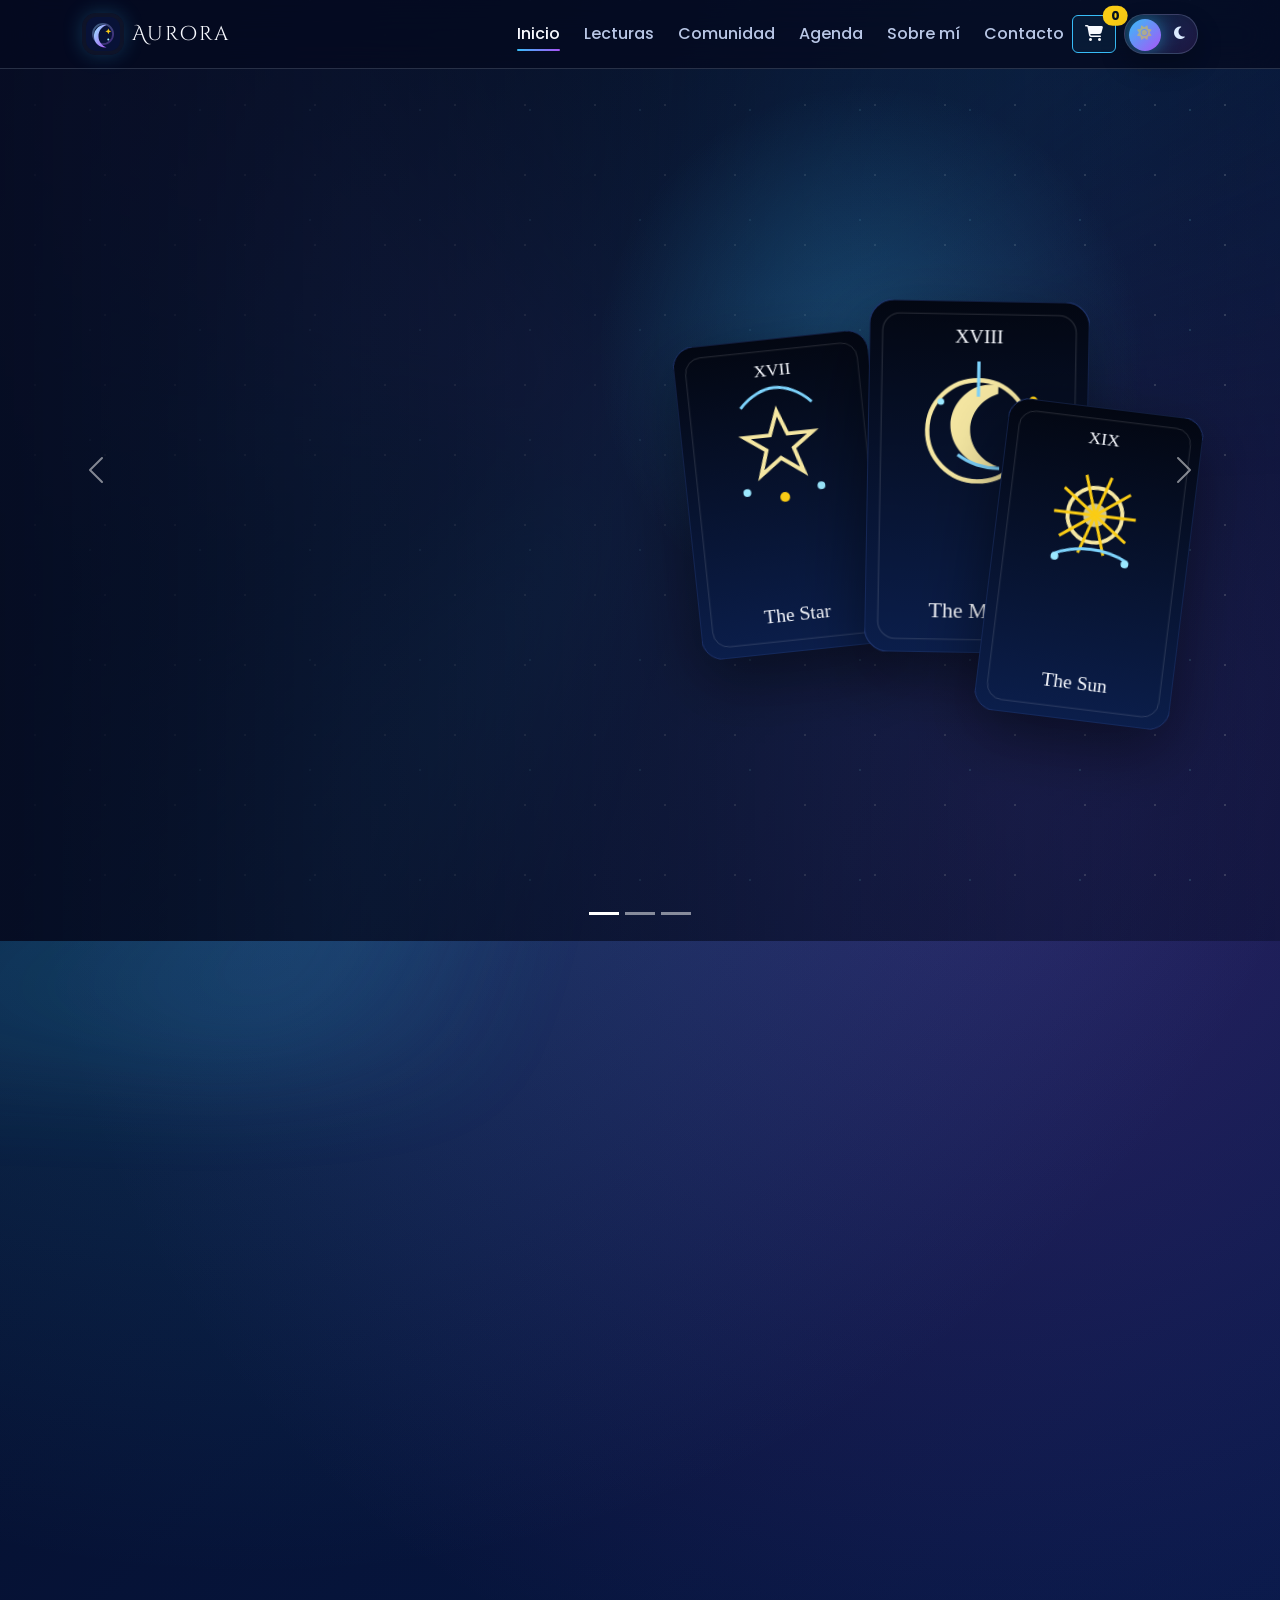
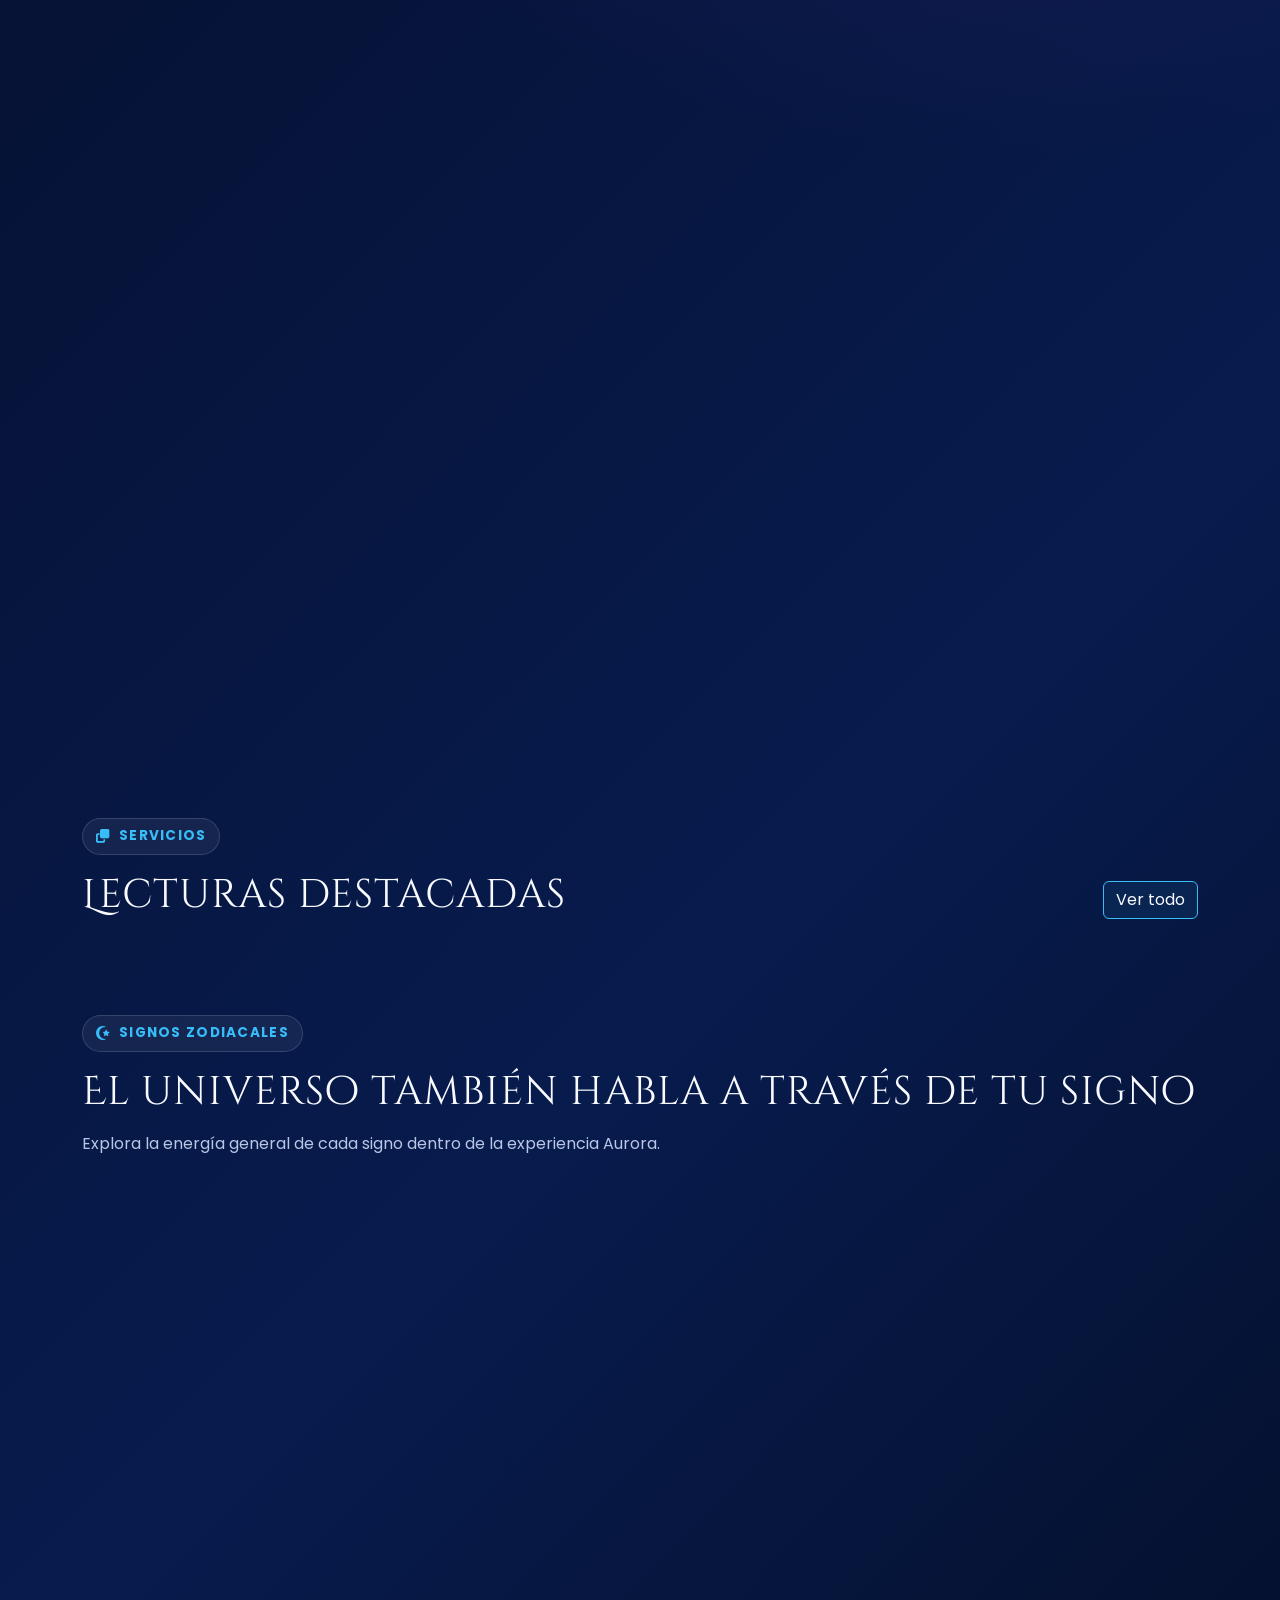
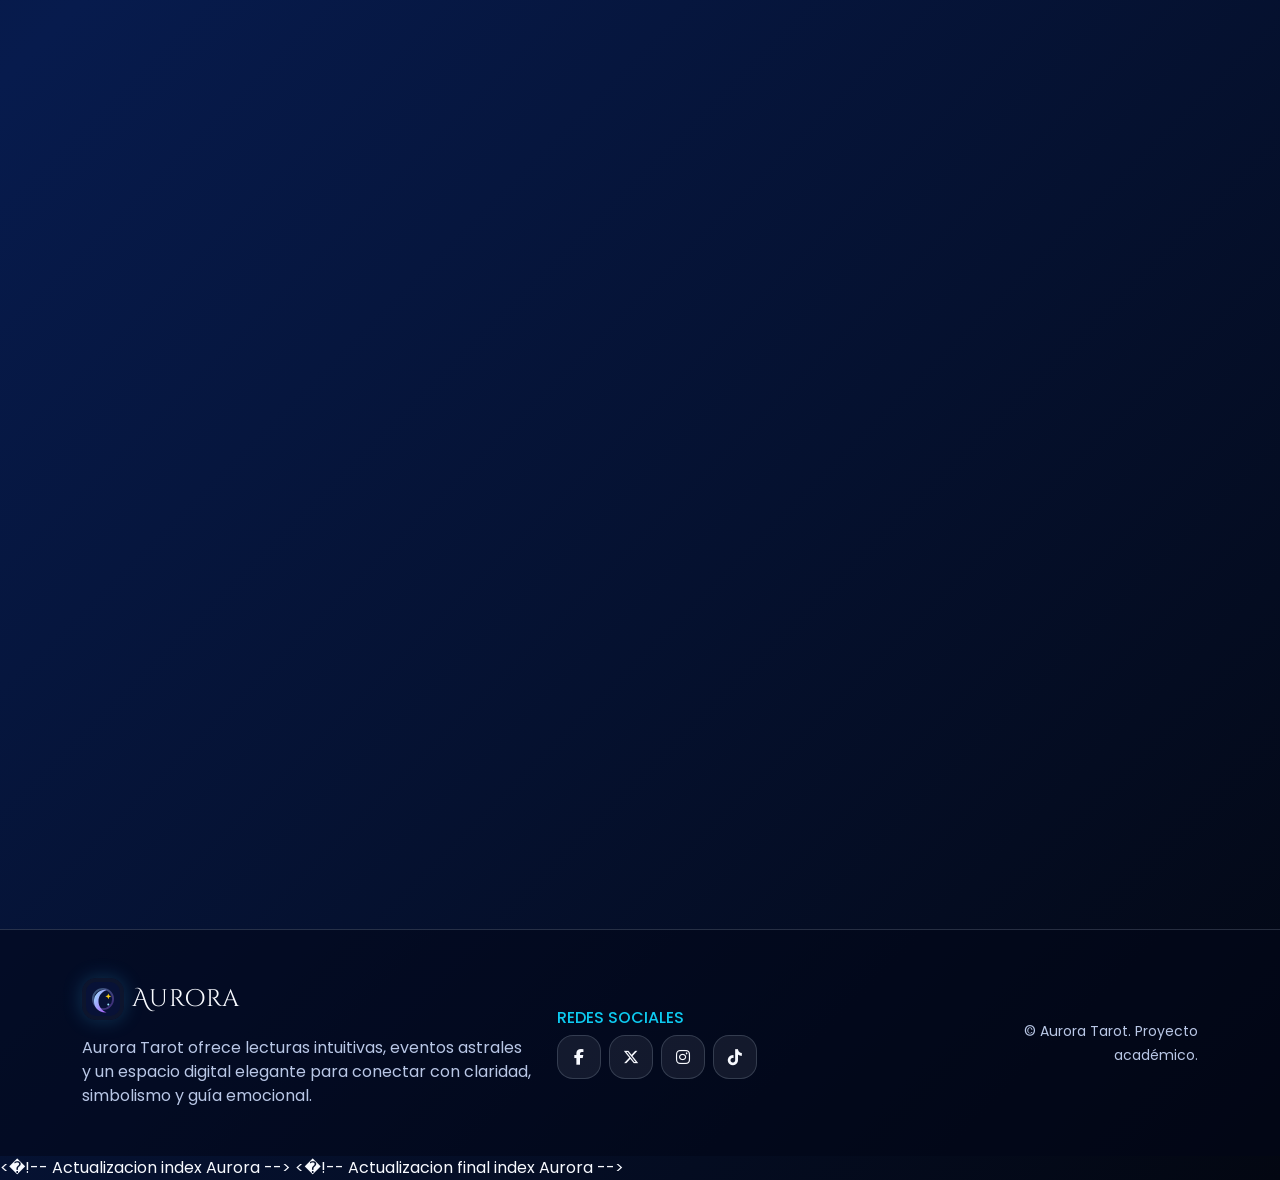
==== commit 9ceea68e: "Actualizacion final de archivos principales Aurora" ====
--- a/index.html
+++ b/index.html
@@ -38,7 +38,7 @@
           <span class="position-absolute top-0 start-100 translate-middle badge rounded-pill badge-cart cart-count">0</span>
         </a>
 
-        <button id="themeToggle" class="theme-switch" type="button" aria-label="Cambiar modo claro u oscuro">
+        <button id="themeToggle" class="theme-switch is-dark" type="button" role="switch" aria-checked="false" aria-label="Cambiar modo claro u oscuro">
           <span class="theme-switch-track">
             <span class="theme-switch-icon theme-sun"><i class="fa-solid fa-sun" aria-hidden="true"></i></span>
             <span class="theme-switch-icon theme-moon"><i class="fa-solid fa-moon" aria-hidden="true"></i></span>
@@ -309,4 +309,8 @@
   <script defer src="assets/js/main.js"></script>
   <script defer src="assets/js/home.js"></script>
 </body>
-</html>+</html>< ! - -   A c t u a l i z a c i o n   i n d e x   A u r o r a   - - > + 
+ < ! - -   A c t u a l i z a c i o n   f i n a l   i n d e x   A u r o r a   - - > + 
+ 
--- a/assets/css/estilos.css
+++ b/assets/css/estilos.css
@@ -336,3 +336,8 @@
     transform:none!important;
   }
 }
+/ *   A c t u a l i z a c i o n   e s t i l o s   A u r o r a   * / + 
+ / *   A c t u a l i z a c i o n   f i n a l   e s t i l o s   A u r o r a   * / + 
+ 
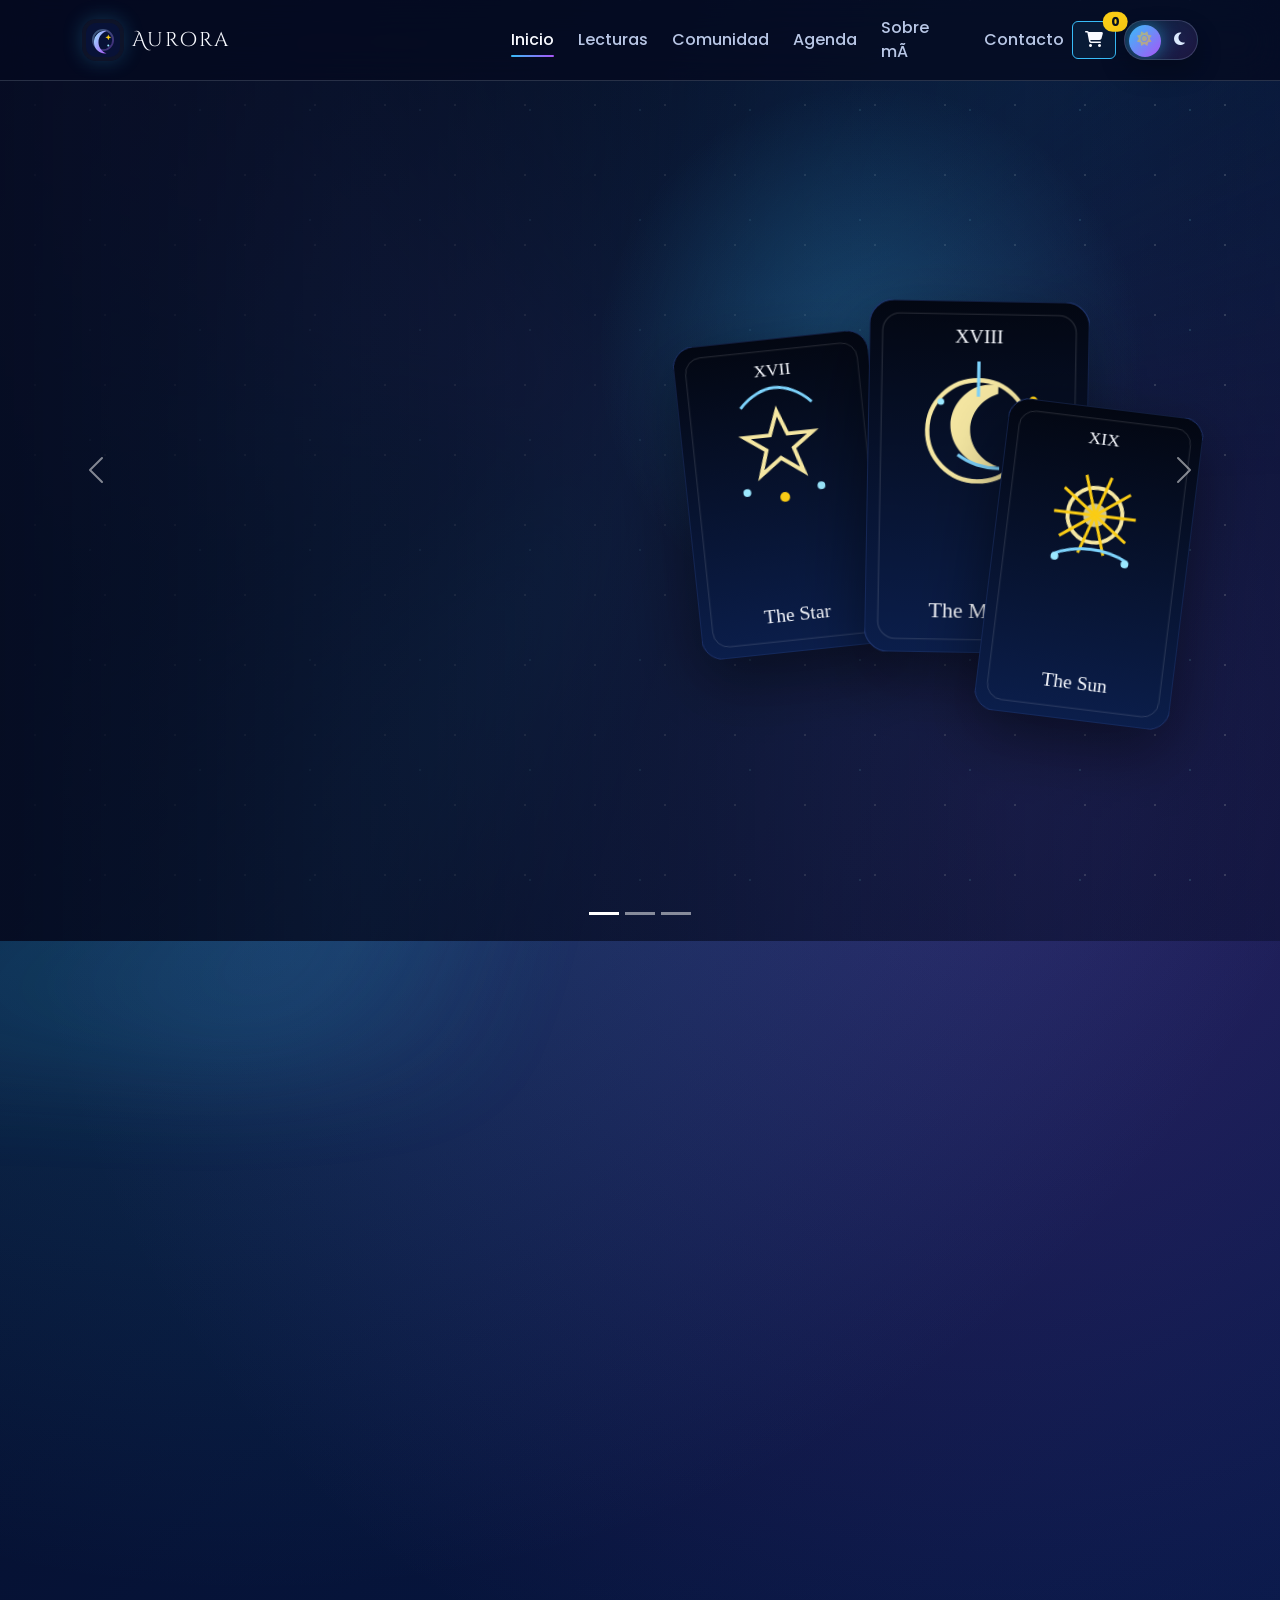
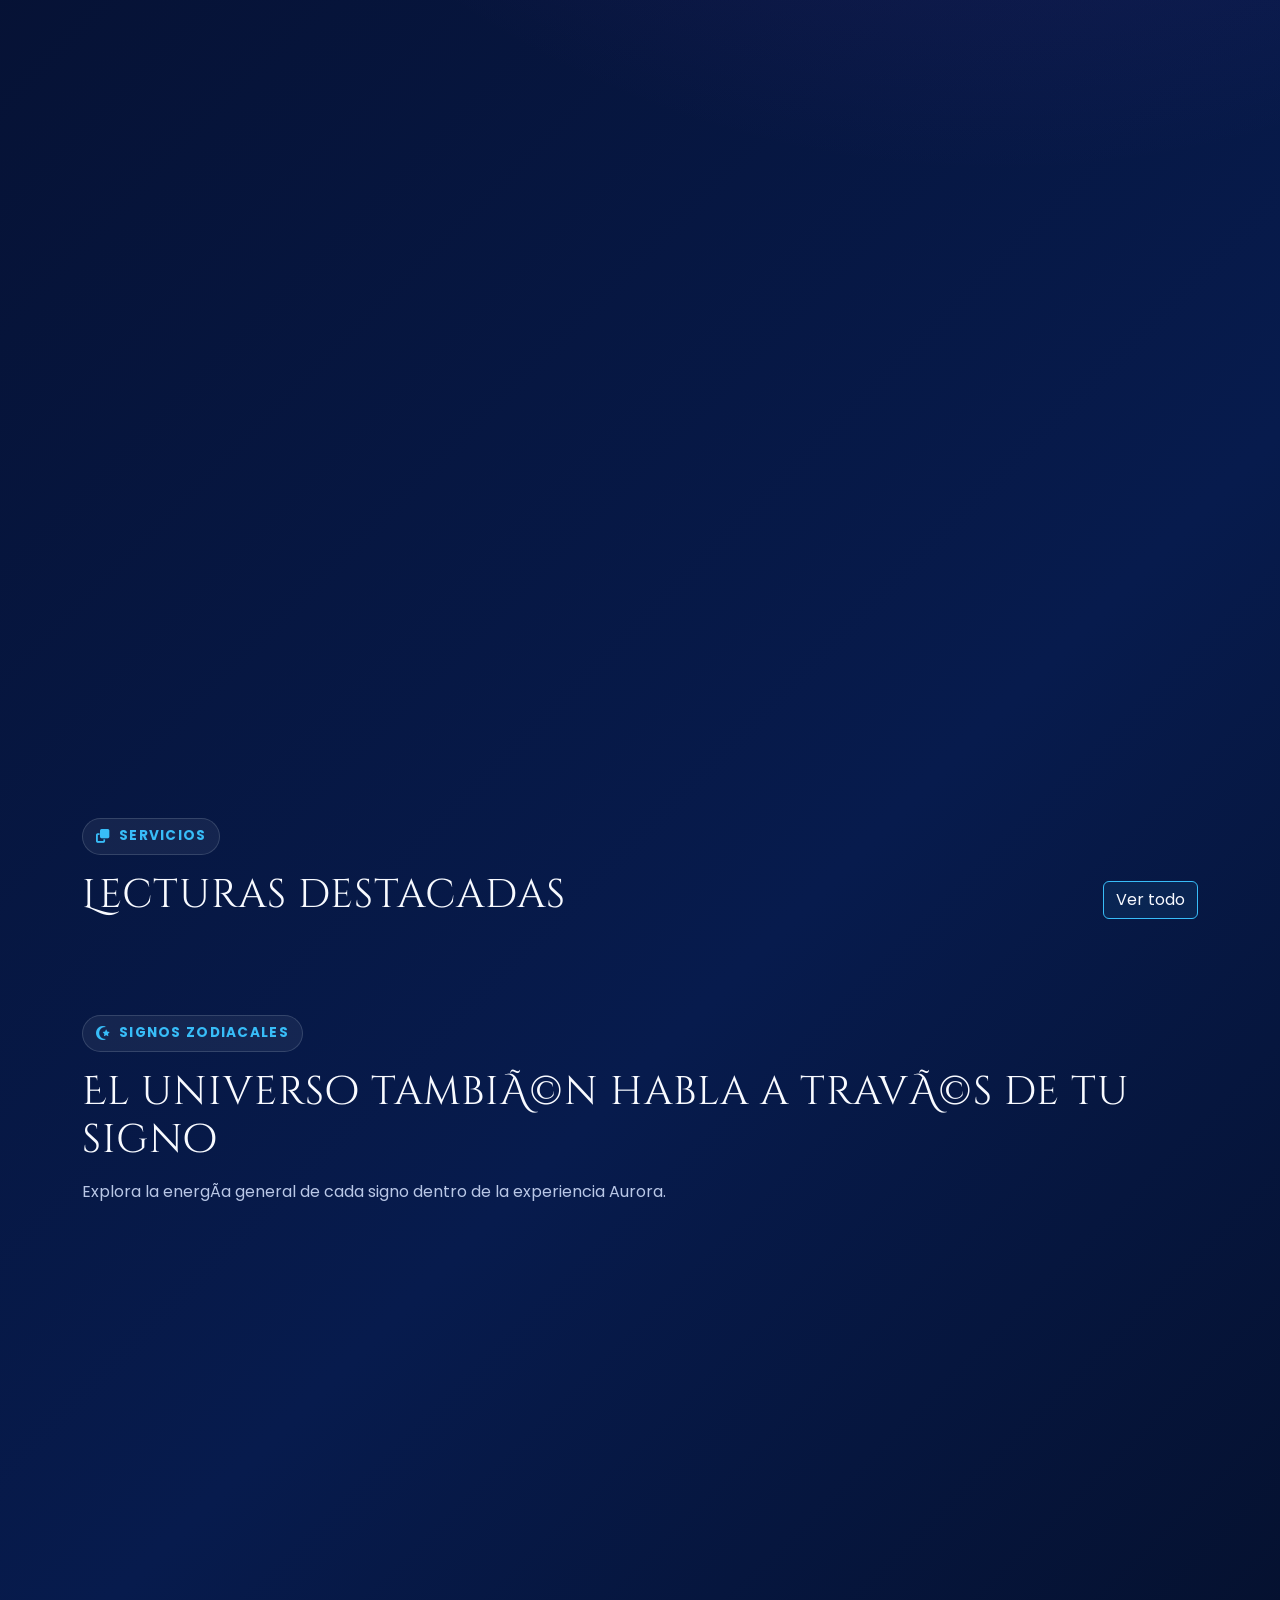
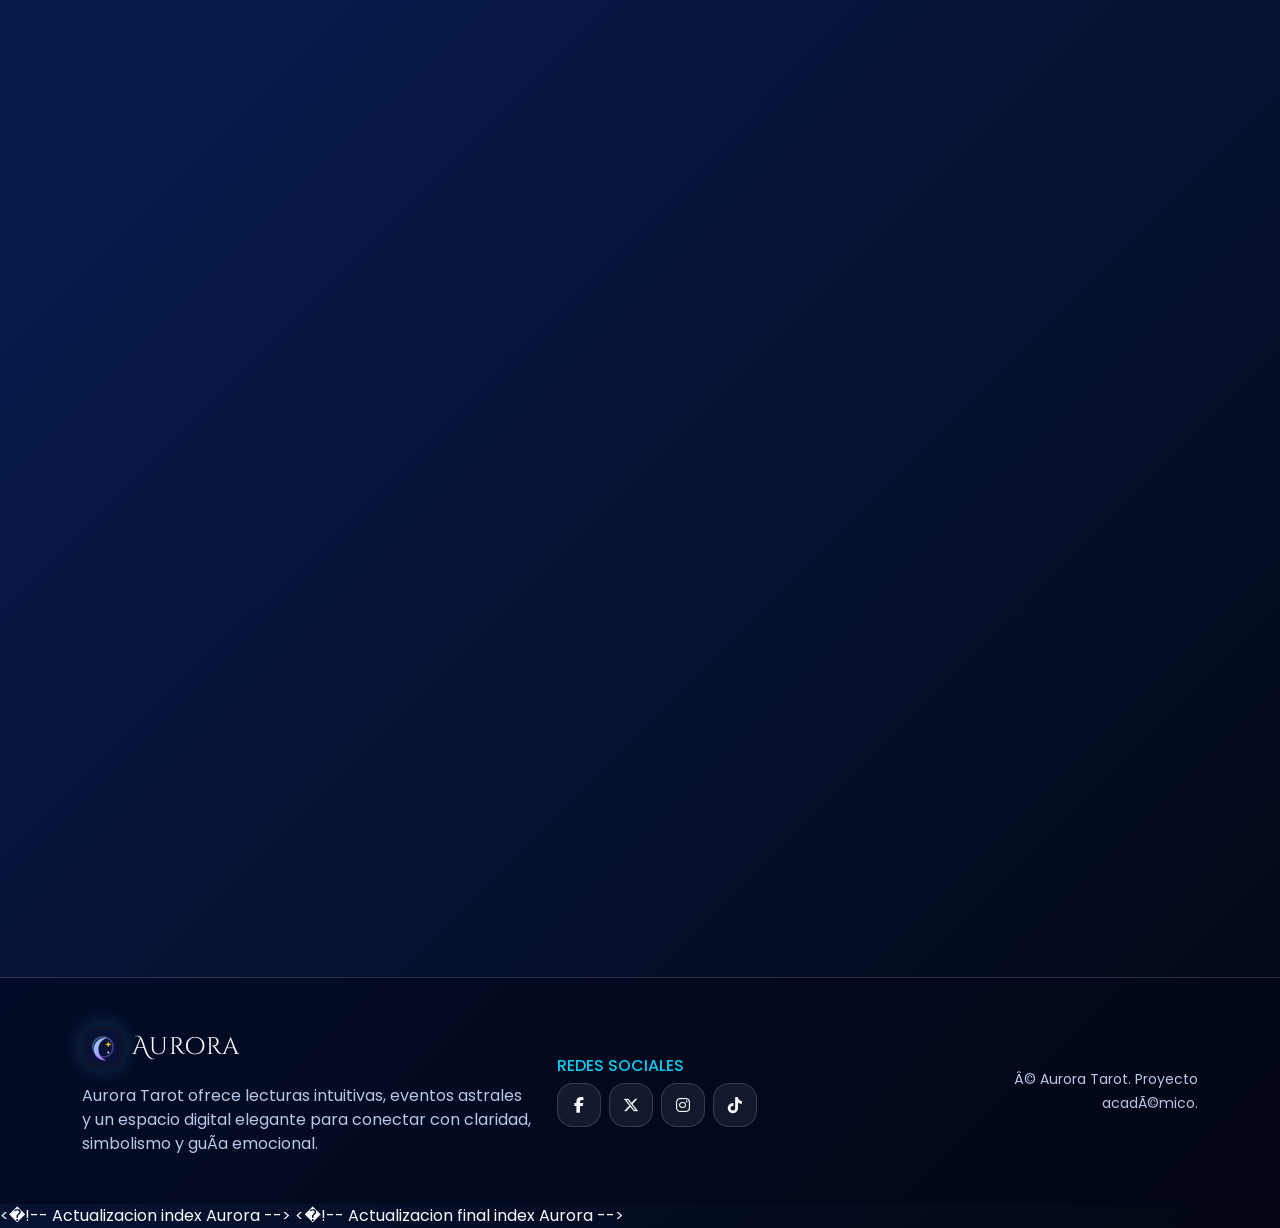
==== commit ba2c59bf: "Correccion definitiva de lecturas carrito y footer" ====
--- a/index.html
+++ b/index.html
@@ -1,10 +1,10 @@
-<!doctype html>
+﻿<!doctype html>
 <html lang="es" data-theme="dark">
 <head>
   <meta charset="utf-8">
   <meta name="viewport" content="width=device-width, initial-scale=1">
   <meta name="description" content="Landing page de Aurora, tarotista intuitiva con lecturas, agenda de eventos, foro de comentarios y carrito de reservas.">
-  <meta name="keywords" content="tarot, aurora, lecturas, agenda mística, carrito, comunidad astral">
+  <meta name="keywords" content="tarot, aurora, lecturas, agenda mÃ­stica, carrito, comunidad astral">
   <meta name="author" content="Aurora Tarot">
   <meta name="robots" content="index, follow">
   <meta name="theme-color" content="#050A1F">
@@ -26,7 +26,7 @@
 </head>
 <body>
   <a class="skip-link" href="#contenido">Saltar al contenido principal</a>
-  <nav class="navbar navbar-expand-lg fixed-top" aria-label="Navegación principal">
+  <nav class="navbar navbar-expand-lg fixed-top" aria-label="NavegaciÃ³n principal">
     <div class="container">
       <a class="navbar-brand d-flex align-items-center gap-2" href="index.html" aria-label="Ir al inicio de Aurora">
         <img class="logo-mark" src="assets/img/logo-aurora.svg" alt="Logo de Aurora Tarot" width="42" height="42">
@@ -45,7 +45,7 @@
             <span class="theme-switch-thumb"></span>
           </span>
         </button>
-        <button class="navbar-toggler btn-outline-aurora" type="button" data-bs-toggle="collapse" data-bs-target="#navbarAurora" aria-controls="navbarAurora" aria-expanded="false" aria-label="Abrir menú">
+        <button class="navbar-toggler btn-outline-aurora" type="button" data-bs-toggle="collapse" data-bs-target="#navbarAurora" aria-controls="navbarAurora" aria-expanded="false" aria-label="Abrir menÃº">
           <span class="navbar-toggler-icon"></span>
         </button>
       </div>
@@ -55,7 +55,7 @@
 <li class="nav-item"><a class="nav-link" href="lecturas.html">Lecturas</a></li>
 <li class="nav-item"><a class="nav-link" href="foro.html">Comunidad</a></li>
 <li class="nav-item"><a class="nav-link" href="agenda.html">Agenda</a></li>
-<li class="nav-item"><a class="nav-link" href="sobre.html">Sobre mí</a></li>
+<li class="nav-item"><a class="nav-link" href="sobre.html">Sobre mÃ­</a></li>
 <li class="nav-item"><a class="nav-link" href="contacto.html">Contacto</a></li>
         </ul>
       </div>
@@ -75,16 +75,16 @@
         <div class="container">
           <div class="row align-items-center g-5">
             <div class="col-lg-6 hero-content" data-aos="fade-right">
-              <span class="kicker"><i class="fa-solid fa-sparkles"></i> Tarot y astrología</span>
+              <span class="kicker"><i class="fa-solid fa-sparkles"></i> Tarot y astrologÃ­a</span>
               <h1 class="display-3 display-title mt-3">Aurora, lecturas intuitivas con una mirada <span class="text-gradient">clara y elegante</span></h1>
-              <p class="lead text-secondary-emphasis mt-3">Aurora es una tarotista y guía espiritual que acompaña procesos de amor, trabajo y crecimiento personal a través del tarot, la intuición y la energía zodiacal.</p>
+              <p class="lead text-secondary-emphasis mt-3">Aurora es una tarotista y guÃ­a espiritual que acompaÃ±a procesos de amor, trabajo y crecimiento personal a travÃ©s del tarot, la intuiciÃ³n y la energÃ­a zodiacal.</p>
               <div class="d-flex flex-wrap gap-3 mt-4">
                 <a href="lecturas.html" class="btn btn-aurora btn-lg">Reservar lectura</a>
-                <a href="agenda.html" class="btn btn-outline-aurora btn-lg">Ver próximos eventos</a>
+                <a href="agenda.html" class="btn btn-outline-aurora btn-lg">Ver prÃ³ximos eventos</a>
               </div>
               <div class="hero-signs mt-4">
                 <span><i class="fa-solid fa-star-and-crescent"></i> 12 signos</span>
-                <span><i class="fa-solid fa-moon"></i> Carta del día</span>
+                <span><i class="fa-solid fa-moon"></i> Carta del dÃ­a</span>
                 <span><i class="fa-solid fa-calendar-days"></i> Agenda astral</span>
               </div>
             </div>
@@ -108,8 +108,8 @@
             </div>
             <div class="col-lg-7 hero-content" data-aos="fade-up">
               <span class="kicker"><i class="fa-solid fa-user"></i> Conoce a Aurora</span>
-              <h2 class="display-3 display-title mt-3">Una tarotista cercana que convierte símbolos en orientación</h2>
-              <p class="lead text-secondary-emphasis mt-3">En cada sesión, Aurora crea un espacio sereno y respetuoso para ayudarte a ordenar emociones, comprender ciclos y recibir una guía simbólica con sensibilidad humana.</p>
+              <h2 class="display-3 display-title mt-3">Una tarotista cercana que convierte sÃ­mbolos en orientaciÃ³n</h2>
+              <p class="lead text-secondary-emphasis mt-3">En cada sesiÃ³n, Aurora crea un espacio sereno y respetuoso para ayudarte a ordenar emociones, comprender ciclos y recibir una guÃ­a simbÃ³lica con sensibilidad humana.</p>
               <a href="sobre.html" class="btn btn-aurora btn-lg mt-3">Descubrir su historia</a>
             </div>
           </div>
@@ -123,14 +123,14 @@
             <div class="col-lg-6 hero-content" data-aos="fade-right">
               <span class="kicker"><i class="fa-solid fa-calendar-days"></i> Agenda de eventos</span>
               <h2 class="display-3 display-title mt-3">Ferias, encuentros y lecturas gratuitas</h2>
-              <p class="lead text-secondary-emphasis mt-3">Consulta el calendario de Aurora para seguir sus participaciones en ferias esotéricas, encuentros especiales y espacios gratuitos para nuevos clientes.</p>
+              <p class="lead text-secondary-emphasis mt-3">Consulta el calendario de Aurora para seguir sus participaciones en ferias esotÃ©ricas, encuentros especiales y espacios gratuitos para nuevos clientes.</p>
               <a href="agenda.html" class="btn btn-aurora btn-lg mt-3">Explorar agenda</a>
             </div>
             <div class="col-lg-6" data-aos="zoom-in">
               <div class="glass-card p-4 p-lg-5">
-                <h3 class="section-title">Próxima aparición</h3>
-                <p class="text-info fw-bold mb-1">15 de julio · 16:00</p>
-                <p class="mb-0">Lecturas gratuitas en la Feria Mística del Prado · Cupos limitados.</p>
+                <h3 class="section-title">PrÃ³xima apariciÃ³n</h3>
+                <p class="text-info fw-bold mb-1">15 de julio Â· 16:00</p>
+                <p class="mb-0">Lecturas gratuitas en la Feria MÃ­stica del Prado Â· Cupos limitados.</p>
               </div>
             </div>
           </div>
@@ -147,10 +147,10 @@
     <div class="row align-items-center g-4">
       <div class="col-lg-5" data-aos="fade-up">
         <span class="kicker"><i class="fa-solid fa-gem"></i> Sobre la experiencia Aurora</span>
-        <h2 class="section-title display-6 mt-3">Tarot, astrología y acompañamiento con una propuesta de valor real</h2>
+        <h2 class="section-title display-6 mt-3">Tarot, astrologÃ­a y acompaÃ±amiento con una propuesta de valor real</h2>
       </div>
       <div class="col-lg-7" data-aos="fade-up" data-aos-delay="120">
-        <p class="lead text-secondary-emphasis">Aurora combina lecturas personalizadas, seguimiento de eventos, carrito de reservas y una comunidad de comentarios en una web moderna, responsiva y pensada para clientes que buscan una guía espiritual seria, estética y accesible.</p>
+        <p class="lead text-secondary-emphasis">Aurora combina lecturas personalizadas, seguimiento de eventos, carrito de reservas y una comunidad de comentarios en una web moderna, responsiva y pensada para clientes que buscan una guÃ­a espiritual seria, estÃ©tica y accesible.</p>
       </div>
     </div>
   </div>
@@ -161,8 +161,8 @@
     <div class="glass-card p-4 p-lg-5">
       <div class="row align-items-center g-4">
         <div class="col-lg-8">
-          <span class="kicker"><i class="fa-solid fa-bolt"></i> Llamada a la acción</span>
-          <h2 class="section-title h1 mt-3 mb-2">¿Quieres una guía para tu momento actual?</h2>
+          <span class="kicker"><i class="fa-solid fa-bolt"></i> Llamada a la acciÃ³n</span>
+          <h2 class="section-title h1 mt-3 mb-2">Â¿Quieres una guÃ­a para tu momento actual?</h2>
           <p class="text-secondary-emphasis mb-0">Elige una lectura, revisa tu signo o consulta la agenda de Aurora para encontrar el espacio ideal para conectar con tus preguntas.</p>
         </div>
         <div class="col-lg-4 text-lg-end">
@@ -184,12 +184,12 @@
       </div>
       <div class="col-lg-7" data-aos="fade-left">
         <span class="kicker"><i class="fa-solid fa-hand-sparkles"></i> La tarotista</span>
-        <h2 class="section-title display-6 mt-3">Aurora trabaja con intuición, escucha y símbolos</h2>
-        <p class="text-secondary-emphasis lead">Aurora atiende consultas enfocadas en amor, decisiones, trabajo y bienestar emocional. Su propuesta no busca imponer respuestas, sino abrir conversaciones honestas para ayudarte a mirar tu situación con más claridad.</p>
+        <h2 class="section-title display-6 mt-3">Aurora trabaja con intuiciÃ³n, escucha y sÃ­mbolos</h2>
+        <p class="text-secondary-emphasis lead">Aurora atiende consultas enfocadas en amor, decisiones, trabajo y bienestar emocional. Su propuesta no busca imponer respuestas, sino abrir conversaciones honestas para ayudarte a mirar tu situaciÃ³n con mÃ¡s claridad.</p>
         <div class="row g-3 mt-2">
-          <div class="col-md-4"><div class="glass-card p-3 h-100 mini-feature"><strong>Lecturas éticas</strong><span>Enfoque empático y respetuoso.</span></div></div>
-          <div class="col-md-4"><div class="glass-card p-3 h-100 mini-feature"><strong>Estética cuidada</strong><span>Ambiente visual elegante y coherente.</span></div></div>
-          <div class="col-md-4"><div class="glass-card p-3 h-100 mini-feature"><strong>Atención cercana</strong><span>Sesiones online y presenciales.</span></div></div>
+          <div class="col-md-4"><div class="glass-card p-3 h-100 mini-feature"><strong>Lecturas Ã©ticas</strong><span>Enfoque empÃ¡tico y respetuoso.</span></div></div>
+          <div class="col-md-4"><div class="glass-card p-3 h-100 mini-feature"><strong>EstÃ©tica cuidada</strong><span>Ambiente visual elegante y coherente.</span></div></div>
+          <div class="col-md-4"><div class="glass-card p-3 h-100 mini-feature"><strong>AtenciÃ³n cercana</strong><span>Sesiones online y presenciales.</span></div></div>
         </div>
       </div>
     </div>
@@ -214,9 +214,9 @@
     <div class="d-flex flex-wrap justify-content-between align-items-end gap-3 mb-4">
       <div>
         <span class="kicker"><i class="fa-solid fa-star-and-crescent"></i> Signos zodiacales</span>
-        <h2 class="section-title display-6 mt-3 mb-0">El universo también habla a través de tu signo</h2>
-      </div>
-      <p class="text-secondary-emphasis mb-0">Explora la energía general de cada signo dentro de la experiencia Aurora.</p>
+        <h2 class="section-title display-6 mt-3 mb-0">El universo tambiÃ©n habla a travÃ©s de tu signo</h2>
+      </div>
+      <p class="text-secondary-emphasis mb-0">Explora la energÃ­a general de cada signo dentro de la experiencia Aurora.</p>
     </div>
     <div id="zodiacGrid" class="row g-3"></div>
   </div>
@@ -226,16 +226,16 @@
   <div class="container">
     <div class="row g-4 align-items-center">
       <div class="col-lg-5" data-aos="flip-left">
-        <button id="oracleButton" class="oracle-card glass-card p-4 border-0 w-100 text-start" type="button" aria-label="Revelar carta del día">
+        <button id="oracleButton" class="oracle-card glass-card p-4 border-0 w-100 text-start" type="button" aria-label="Revelar carta del dÃ­a">
           <img src="assets/img/card-moon.svg" alt="Carta del tarot La Luna" width="200" height="320" loading="lazy" decoding="async">
-          <span class="btn btn-aurora w-100 mt-3">Revelar carta del día</span>
+          <span class="btn btn-aurora w-100 mt-3">Revelar carta del dÃ­a</span>
         </button>
       </div>
       <div class="col-lg-7" data-aos="fade-left">
         <div class="glass-card p-4 p-lg-5 oracle-result" id="oracleResult">
-          <span class="kicker"><i class="fa-solid fa-wand-magic-sparkles"></i> Mini oráculo</span>
+          <span class="kicker"><i class="fa-solid fa-wand-magic-sparkles"></i> Mini orÃ¡culo</span>
           <h2 class="section-title display-6 mt-3">Haz clic en la carta y recibe un mensaje</h2>
-          <p class="text-secondary-emphasis mb-0">Una interacción pensada para reforzar la identidad astrológica y el tono ceremonial de la página.</p>
+          <p class="text-secondary-emphasis mb-0">Una interacciÃ³n pensada para reforzar la identidad astrolÃ³gica y el tono ceremonial de la pÃ¡gina.</p>
         </div>
       </div>
     </div>
@@ -258,7 +258,7 @@
     <div class="glass-card p-4 p-lg-5 text-center">
       <span class="kicker"><i class="fa-solid fa-calendar-check"></i> Reserva con Aurora</span>
       <h2 class="section-title display-6 mt-3">Tu lectura puede empezar hoy</h2>
-      <p class="lead text-secondary-emphasis mx-auto" style="max-width:760px;">Explora los servicios, agrega tu lectura al carrito o revisa cuándo Aurora estará presente en ferias, lives y encuentros especiales.</p>
+      <p class="lead text-secondary-emphasis mx-auto" style="max-width:760px;">Explora los servicios, agrega tu lectura al carrito o revisa cuÃ¡ndo Aurora estarÃ¡ presente en ferias, lives y encuentros especiales.</p>
       <div class="d-flex flex-wrap justify-content-center gap-3 mt-4">
         <a href="lecturas.html" class="btn btn-aurora btn-lg">Ver lecturas</a>
         <a href="agenda.html" class="btn btn-outline-aurora btn-lg">Ver agenda</a>
@@ -278,7 +278,7 @@
             <img class="logo-mark" src="assets/img/logo-aurora.svg" alt="Logo Aurora" width="42" height="42">
             <h2 class="section-title h4 mb-0">Aurora</h2>
           </div>
-          <p class="text-secondary-emphasis mb-0">Aurora Tarot ofrece lecturas intuitivas, eventos astrales y un espacio digital elegante para conectar con claridad, simbolismo y guía emocional.</p>
+          <p class="text-secondary-emphasis mb-0">Aurora Tarot ofrece lecturas intuitivas, eventos astrales y un espacio digital elegante para conectar con claridad, simbolismo y guÃ­a emocional.</p>
         </div>
         <div class="col-lg-4">
           <h3 class="h6 text-uppercase text-info">Redes sociales</h3>
@@ -290,7 +290,7 @@
           </div>
         </div>
         <div class="col-lg-3 text-lg-end">
-          <small class="text-secondary-emphasis">© <span id="year"></span> Aurora Tarot. Proyecto académico.</small>
+          <small class="text-secondary-emphasis">Â© <span id="year"></span> Aurora Tarot. Proyecto acadÃ©mico.</small>
         </div>
       </div>
     </div>
@@ -299,7 +299,7 @@
   <div class="toast-container position-fixed bottom-0 end-0 p-3">
     <div id="auroraToast" class="toast text-bg-dark border-0" role="status" aria-live="polite" aria-atomic="true">
       <div class="d-flex">
-        <div class="toast-body">Acción realizada.</div>
+        <div class="toast-body">AcciÃ³n realizada.</div>
         <button type="button" class="btn-close btn-close-white me-2 m-auto" data-bs-dismiss="toast" aria-label="Cerrar"></button>
       </div>
     </div>
@@ -313,4 +313,4 @@
  
  < ! - -   A c t u a l i z a c i o n   f i n a l   i n d e x   A u r o r a   - - >   
- + 
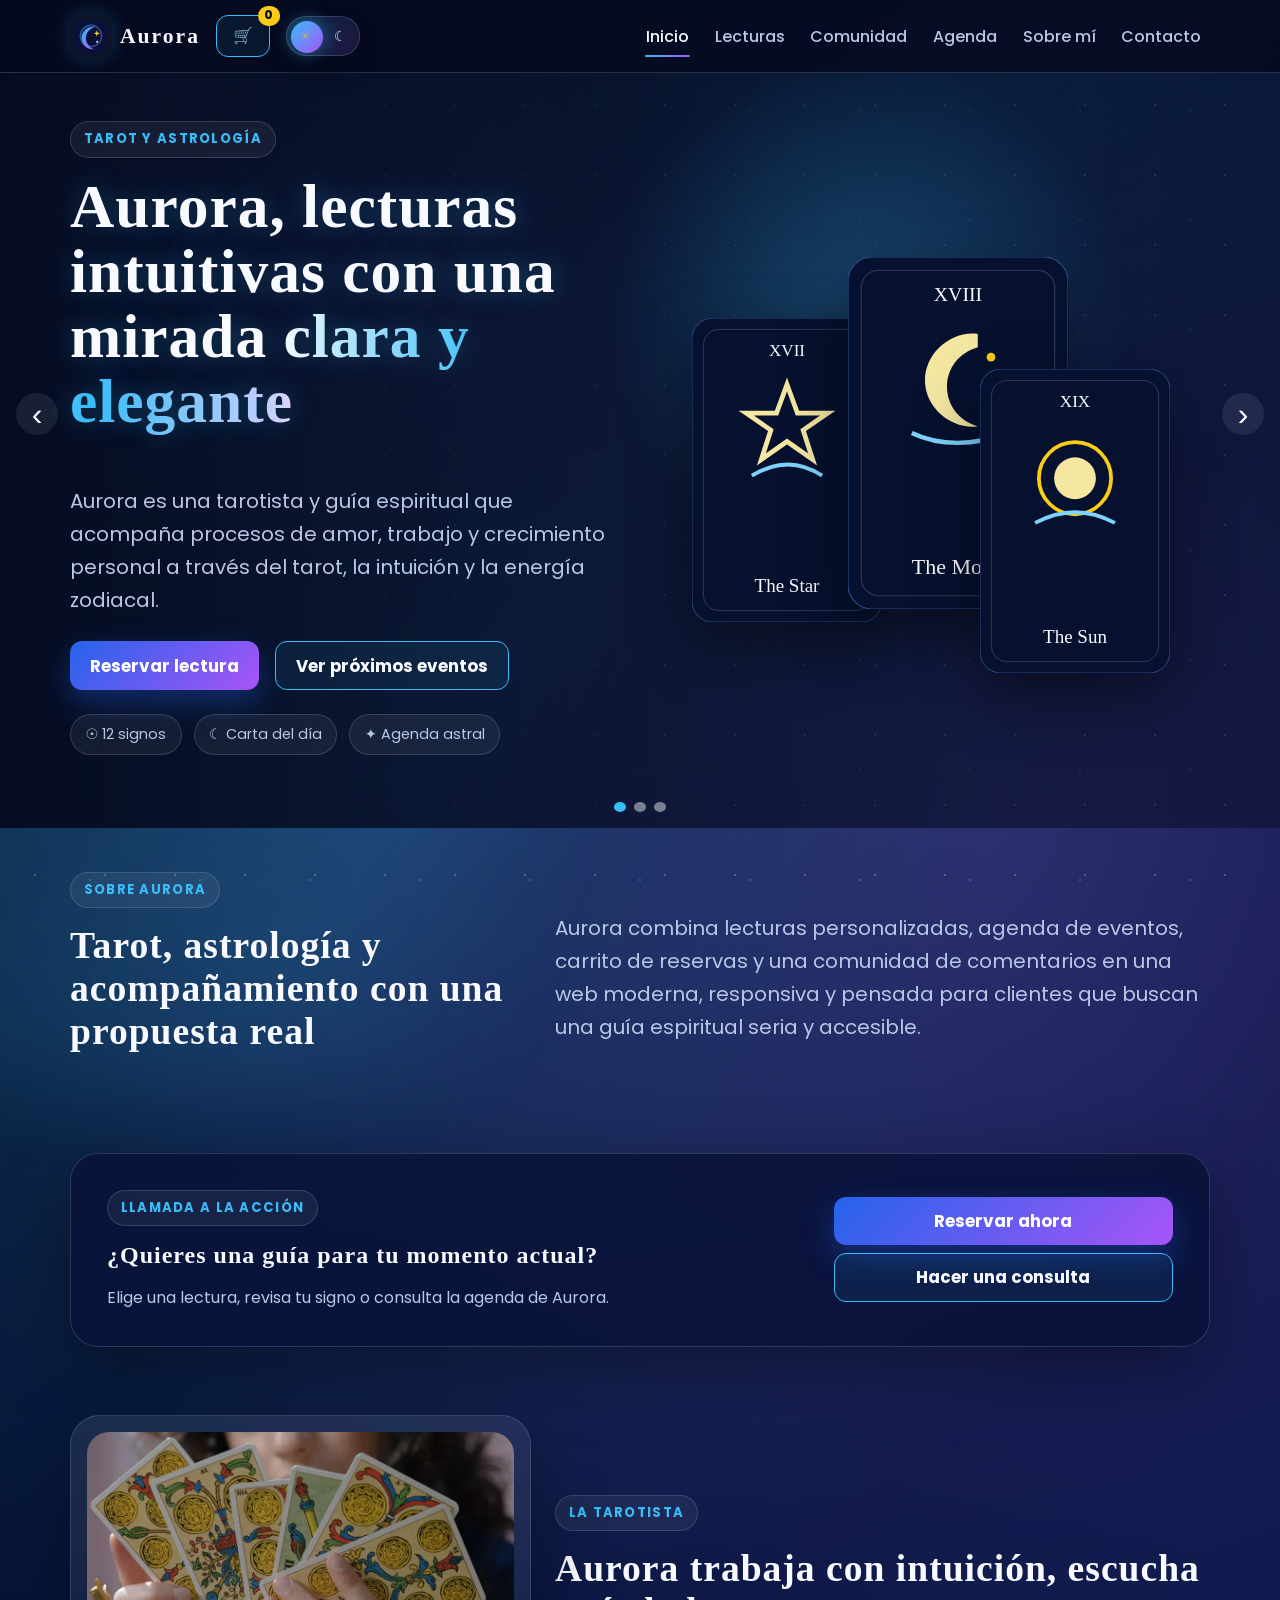
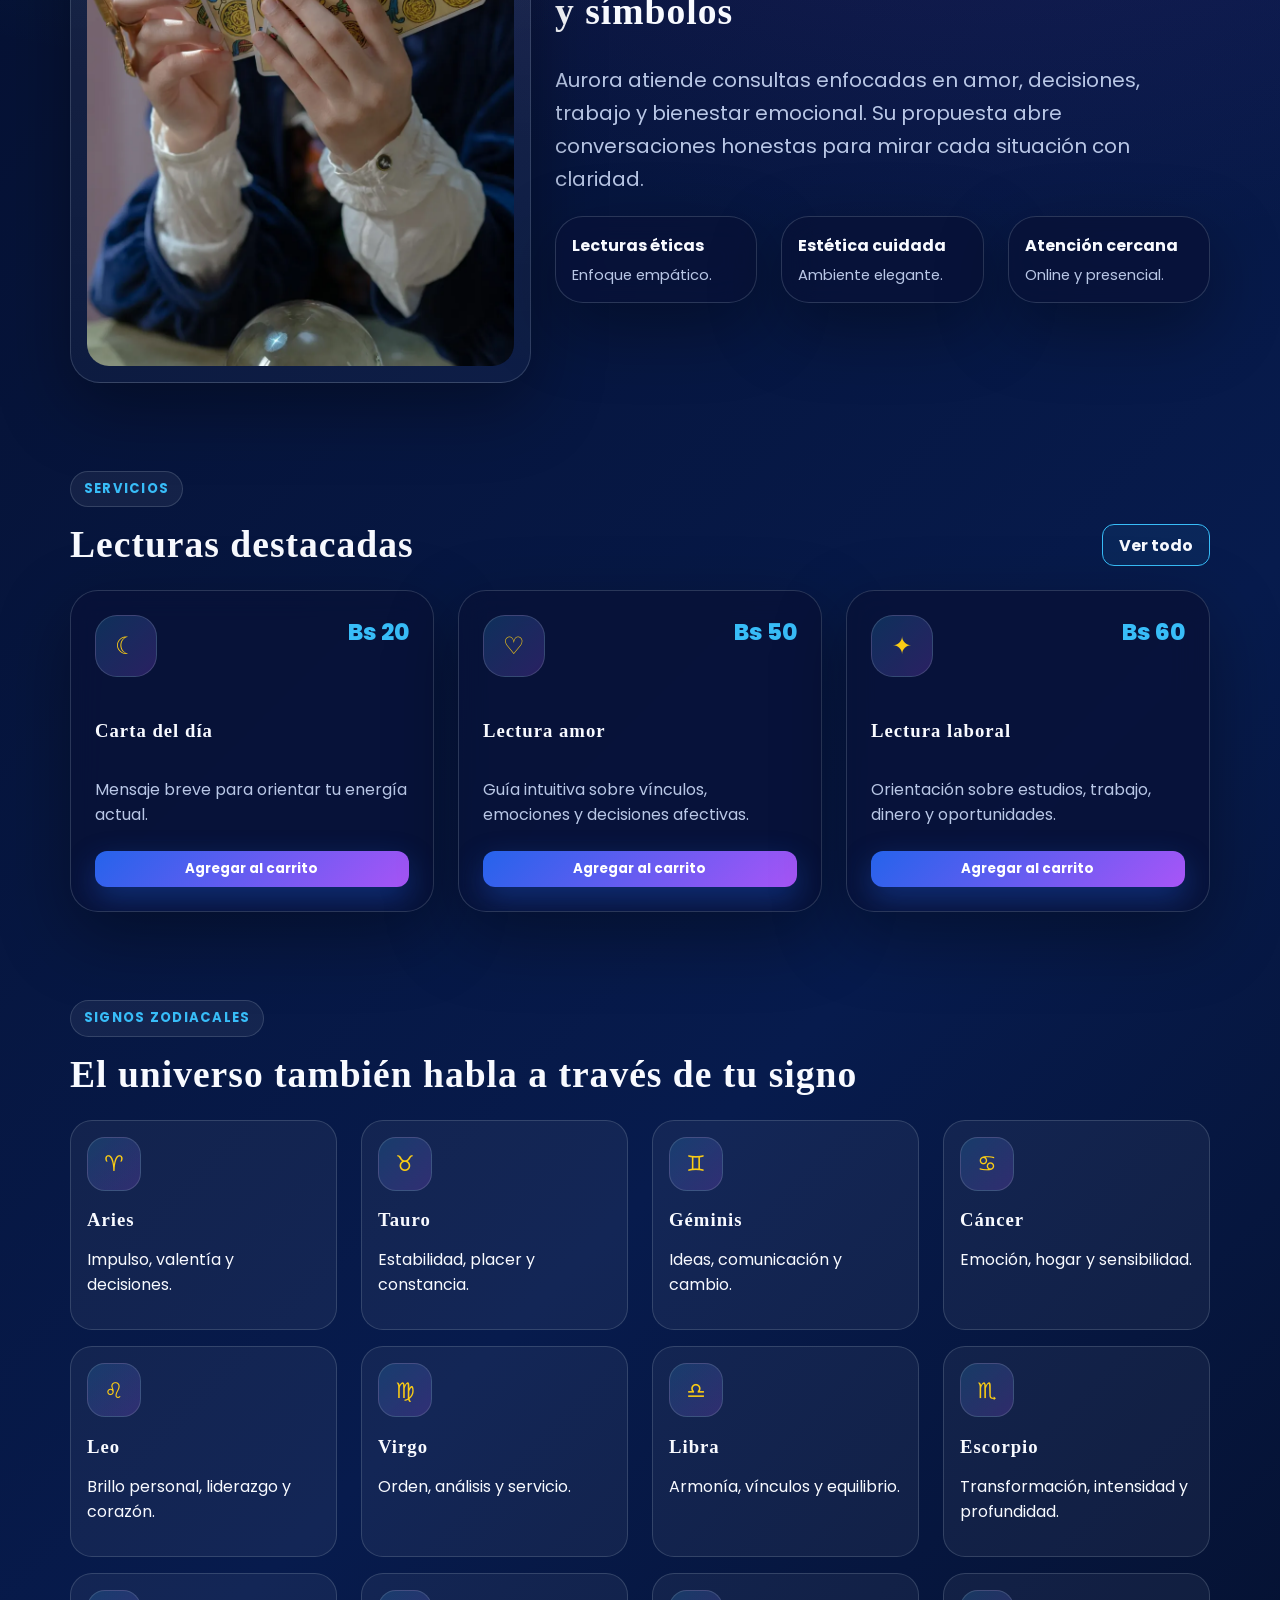
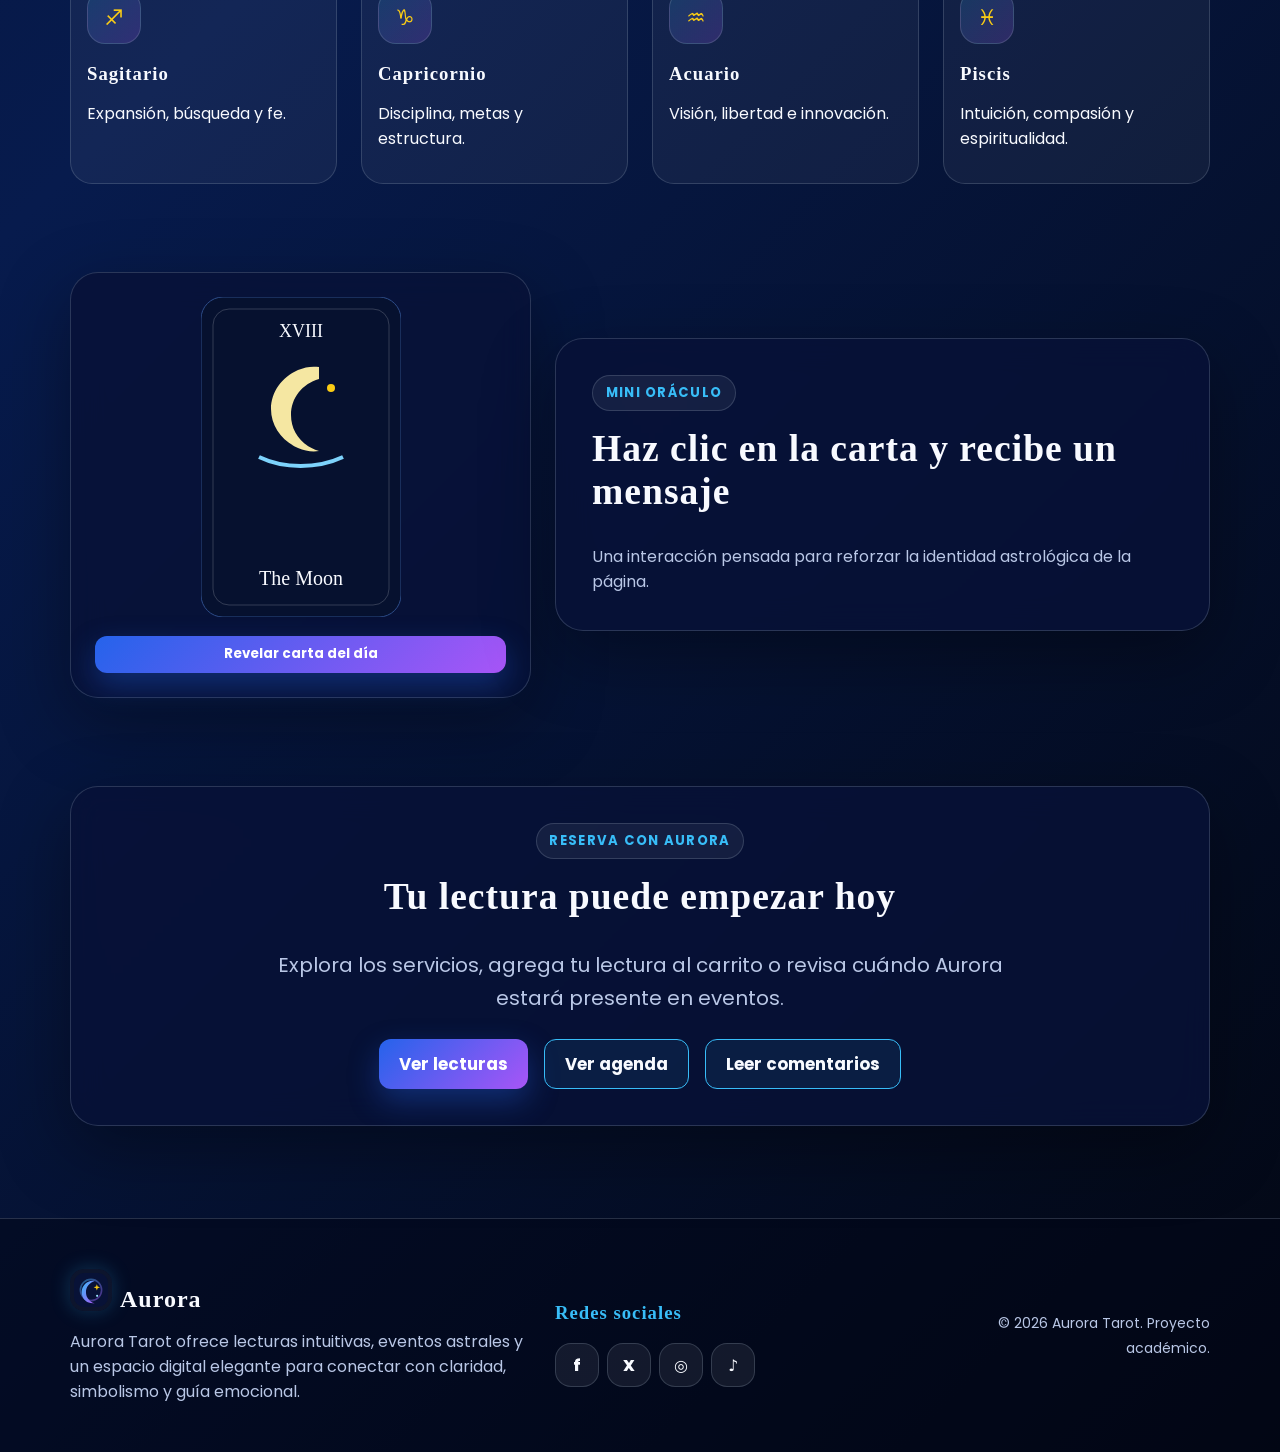
==== commit 09cef0c4: "Subida de version limpia ordenada Aurora" ====
--- a/index.html
+++ b/index.html
@@ -1,10 +1,10 @@
-﻿<!doctype html>
+<!doctype html>
 <html lang="es" data-theme="dark">
 <head>
   <meta charset="utf-8">
   <meta name="viewport" content="width=device-width, initial-scale=1">
   <meta name="description" content="Landing page de Aurora, tarotista intuitiva con lecturas, agenda de eventos, foro de comentarios y carrito de reservas.">
-  <meta name="keywords" content="tarot, aurora, lecturas, agenda mÃ­stica, carrito, comunidad astral">
+  <meta name="keywords" content="tarot, aurora, lecturas, agenda mística, carrito, comunidad astral">
   <meta name="author" content="Aurora Tarot">
   <meta name="robots" content="index, follow">
   <meta name="theme-color" content="#050A1F">
@@ -17,51 +17,43 @@
   <link rel="manifest" href="manifest.json">
   <link rel="preconnect" href="https://fonts.googleapis.com">
   <link rel="preconnect" href="https://fonts.gstatic.com" crossorigin>
-  <link rel="preconnect" href="https://cdn.jsdelivr.net" crossorigin>
-  <link rel="preconnect" href="https://cdnjs.cloudflare.com" crossorigin>
   <link href="https://fonts.googleapis.com/css2?family=Cinzel+Decorative:wght@400;700;900&family=Poppins:wght@300;400;500;600;700;800&display=swap" rel="stylesheet">
-  <link href="https://cdn.jsdelivr.net/npm/bootstrap@5.3.3/dist/css/bootstrap.min.css" rel="stylesheet">
-  <link href="https://cdnjs.cloudflare.com/ajax/libs/font-awesome/6.5.2/css/all.min.css" rel="stylesheet">
-  <link rel="stylesheet" href="assets/css/estilos.css">
+  <link rel="stylesheet" href="assets/css/estilos.css?v=101">
 </head>
 <body>
   <a class="skip-link" href="#contenido">Saltar al contenido principal</a>
-  <nav class="navbar navbar-expand-lg fixed-top" aria-label="NavegaciÃ³n principal">
+  <nav class="navbar navbar-expand-lg fixed-top" aria-label="Navegación principal">
     <div class="container">
-      <a class="navbar-brand d-flex align-items-center gap-2" href="index.html" aria-label="Ir al inicio de Aurora">
+      <a class="navbar-brand" href="index.html" aria-label="Ir al inicio de Aurora">
         <img class="logo-mark" src="assets/img/logo-aurora.svg" alt="Logo de Aurora Tarot" width="42" height="42">
         <span>Aurora</span>
       </a>
-      <div class="d-flex align-items-center gap-2 order-lg-2">
-        <a class="btn btn-outline-aurora position-relative" href="carrito.html" aria-label="Abrir carrito de compras">
-          <i class="fa-solid fa-cart-shopping" aria-hidden="true"></i>
-          <span class="position-absolute top-0 start-100 translate-middle badge rounded-pill badge-cart cart-count">0</span>
-        </a>
-
-        <button id="themeToggle" class="theme-switch is-dark" type="button" role="switch" aria-checked="false" aria-label="Cambiar modo claro u oscuro">
-          <span class="theme-switch-track">
-            <span class="theme-switch-icon theme-sun"><i class="fa-solid fa-sun" aria-hidden="true"></i></span>
-            <span class="theme-switch-icon theme-moon"><i class="fa-solid fa-moon" aria-hidden="true"></i></span>
-            <span class="theme-switch-thumb"></span>
-          </span>
-        </button>
-        <button class="navbar-toggler btn-outline-aurora" type="button" data-bs-toggle="collapse" data-bs-target="#navbarAurora" aria-controls="navbarAurora" aria-expanded="false" aria-label="Abrir menÃº">
-          <span class="navbar-toggler-icon"></span>
-        </button>
-      </div>
-      <div class="collapse navbar-collapse" id="navbarAurora">
-        <ul class="navbar-nav ms-auto align-items-lg-center gap-lg-2">
-          <li class="nav-item"><a class="nav-link active" href="index.html">Inicio</a></li>
-<li class="nav-item"><a class="nav-link" href="lecturas.html">Lecturas</a></li>
-<li class="nav-item"><a class="nav-link" href="foro.html">Comunidad</a></li>
-<li class="nav-item"><a class="nav-link" href="agenda.html">Agenda</a></li>
-<li class="nav-item"><a class="nav-link" href="sobre.html">Sobre mÃ­</a></li>
-<li class="nav-item"><a class="nav-link" href="contacto.html">Contacto</a></li>
+      <a class="btn btn-outline-aurora position-relative" href="carrito.html" aria-label="Abrir carrito de compras">
+        🛒
+        <span class="position-absolute top-0 start-100 translate-middle badge-cart cart-count">0</span>
+      </a>
+      <button id="themeToggle" class="theme-switch" type="button" aria-label="Cambiar modo claro u oscuro">
+        <span class="theme-switch-track">
+          <span class="theme-switch-icon theme-sun">☀</span>
+          <span class="theme-switch-icon theme-moon">☾</span>
+          <span class="theme-switch-thumb"></span>
+        </span>
+      </button>
+      <button class="navbar-toggler" type="button" data-bs-toggle="collapse" data-bs-target="#navbarAurora" aria-controls="navbarAurora" aria-expanded="false" aria-label="Abrir menú">
+        <span class="navbar-toggler-icon"></span>
+      </button>
+      <div class="navbar-collapse" id="navbarAurora">
+        <ul class="navbar-nav">
+          <li><a class="nav-link active" href="index.html">Inicio</a></li>
+<li><a class="nav-link" href="lecturas.html">Lecturas</a></li>
+<li><a class="nav-link" href="foro.html">Comunidad</a></li>
+<li><a class="nav-link" href="agenda.html">Agenda</a></li>
+<li><a class="nav-link" href="sobre.html">Sobre mí</a></li>
+<li><a class="nav-link" href="contacto.html">Contacto</a></li>
         </ul>
       </div>
     </div>
   </nav>
-
   <main id="contenido">
 <section id="heroAurora" class="carousel slide" data-bs-ride="carousel" aria-label="Carrusel principal de Aurora">
   <div class="carousel-indicators">
@@ -69,207 +61,66 @@
     <button type="button" data-bs-target="#heroAurora" data-bs-slide-to="1" aria-label="Diapositiva 2"></button>
     <button type="button" data-bs-target="#heroAurora" data-bs-slide-to="2" aria-label="Diapositiva 3"></button>
   </div>
-  <div class="carousel-inner">
-    <div class="carousel-item active">
-      <div class="hero-slide">
-        <div class="container">
-          <div class="row align-items-center g-5">
-            <div class="col-lg-6 hero-content" data-aos="fade-right">
-              <span class="kicker"><i class="fa-solid fa-sparkles"></i> Tarot y astrologÃ­a</span>
-              <h1 class="display-3 display-title mt-3">Aurora, lecturas intuitivas con una mirada <span class="text-gradient">clara y elegante</span></h1>
-              <p class="lead text-secondary-emphasis mt-3">Aurora es una tarotista y guÃ­a espiritual que acompaÃ±a procesos de amor, trabajo y crecimiento personal a travÃ©s del tarot, la intuiciÃ³n y la energÃ­a zodiacal.</p>
-              <div class="d-flex flex-wrap gap-3 mt-4">
-                <a href="lecturas.html" class="btn btn-aurora btn-lg">Reservar lectura</a>
-                <a href="agenda.html" class="btn btn-outline-aurora btn-lg">Ver prÃ³ximos eventos</a>
-              </div>
-              <div class="hero-signs mt-4">
-                <span><i class="fa-solid fa-star-and-crescent"></i> 12 signos</span>
-                <span><i class="fa-solid fa-moon"></i> Carta del dÃ­a</span>
-                <span><i class="fa-solid fa-calendar-days"></i> Agenda astral</span>
-              </div>
-            </div>
-            <div class="col-lg-6 hero-card-stack" aria-hidden="true">
-              <img class="floating-card card-a" src="assets/img/card-star.svg" alt="" width="200" height="320">
-              <img class="floating-card card-b" src="assets/img/card-moon.svg" alt="" width="200" height="320">
-              <img class="floating-card card-c" src="assets/img/card-sun.svg" alt="" width="200" height="320">
-            </div>
+  <div class="carousel-item active">
+    <div class="hero-slide">
+      <div class="container"><div class="row align-items-center g-5">
+        <div class="col-lg-6 hero-content" data-aos="fade-right">
+          <span class="kicker">Tarot y astrología</span>
+          <h1 class="display-3 display-title mt-3">Aurora, lecturas intuitivas con una mirada <span class="text-gradient">clara y elegante</span></h1>
+          <p class="lead text-secondary-emphasis mt-3">Aurora es una tarotista y guía espiritual que acompaña procesos de amor, trabajo y crecimiento personal a través del tarot, la intuición y la energía zodiacal.</p>
+          <div class="d-flex flex-wrap gap-3 mt-4">
+            <a href="lecturas.html" class="btn btn-aurora btn-lg">Reservar lectura</a>
+            <a href="agenda.html" class="btn btn-outline-aurora btn-lg">Ver próximos eventos</a>
           </div>
+          <div class="hero-signs mt-4"><span>☉ 12 signos</span><span>☾ Carta del día</span><span>✦ Agenda astral</span></div>
         </div>
-      </div>
-    </div>
-    <div class="carousel-item">
-      <div class="hero-slide">
-        <div class="container">
-          <div class="row align-items-center g-5">
-            <div class="col-lg-5 order-lg-2" data-aos="zoom-in">
-              <div class="portrait-frame hero-portrait-card">
-                <picture><source srcset="assets/img/aurora.webp" type="image/webp"><img src="assets/img/aurora.jpg" alt="Imagen de Aurora leyendo cartas en su mesa de trabajo" width="900" height="1350" loading="lazy" decoding="async"></picture>
-              </div>
-            </div>
-            <div class="col-lg-7 hero-content" data-aos="fade-up">
-              <span class="kicker"><i class="fa-solid fa-user"></i> Conoce a Aurora</span>
-              <h2 class="display-3 display-title mt-3">Una tarotista cercana que convierte sÃ­mbolos en orientaciÃ³n</h2>
-              <p class="lead text-secondary-emphasis mt-3">En cada sesiÃ³n, Aurora crea un espacio sereno y respetuoso para ayudarte a ordenar emociones, comprender ciclos y recibir una guÃ­a simbÃ³lica con sensibilidad humana.</p>
-              <a href="sobre.html" class="btn btn-aurora btn-lg mt-3">Descubrir su historia</a>
-            </div>
-          </div>
+        <div class="col-lg-6 hero-card-stack" aria-hidden="true">
+          <img class="floating-card card-a" src="assets/img/card-star.svg" alt="" width="200" height="320">
+          <img class="floating-card card-b" src="assets/img/card-moon.svg" alt="" width="200" height="320">
+          <img class="floating-card card-c" src="assets/img/card-sun.svg" alt="" width="200" height="320">
         </div>
-      </div>
-    </div>
-    <div class="carousel-item">
-      <div class="hero-slide">
-        <div class="container">
-          <div class="row align-items-center g-5">
-            <div class="col-lg-6 hero-content" data-aos="fade-right">
-              <span class="kicker"><i class="fa-solid fa-calendar-days"></i> Agenda de eventos</span>
-              <h2 class="display-3 display-title mt-3">Ferias, encuentros y lecturas gratuitas</h2>
-              <p class="lead text-secondary-emphasis mt-3">Consulta el calendario de Aurora para seguir sus participaciones en ferias esotÃ©ricas, encuentros especiales y espacios gratuitos para nuevos clientes.</p>
-              <a href="agenda.html" class="btn btn-aurora btn-lg mt-3">Explorar agenda</a>
-            </div>
-            <div class="col-lg-6" data-aos="zoom-in">
-              <div class="glass-card p-4 p-lg-5">
-                <h3 class="section-title">PrÃ³xima apariciÃ³n</h3>
-                <p class="text-info fw-bold mb-1">15 de julio Â· 16:00</p>
-                <p class="mb-0">Lecturas gratuitas en la Feria MÃ­stica del Prado Â· Cupos limitados.</p>
-              </div>
-            </div>
-          </div>
-        </div>
-      </div>
+      </div></div>
     </div>
   </div>
-  <button class="carousel-control-prev" type="button" data-bs-target="#heroAurora" data-bs-slide="prev" aria-label="Anterior"><span class="carousel-control-prev-icon" aria-hidden="true"></span></button>
-  <button class="carousel-control-next" type="button" data-bs-target="#heroAurora" data-bs-slide="next" aria-label="Siguiente"><span class="carousel-control-next-icon" aria-hidden="true"></span></button>
-</section>
-
-<section class="py-5">
-  <div class="container">
-    <div class="row align-items-center g-4">
-      <div class="col-lg-5" data-aos="fade-up">
-        <span class="kicker"><i class="fa-solid fa-gem"></i> Sobre la experiencia Aurora</span>
-        <h2 class="section-title display-6 mt-3">Tarot, astrologÃ­a y acompaÃ±amiento con una propuesta de valor real</h2>
-      </div>
-      <div class="col-lg-7" data-aos="fade-up" data-aos-delay="120">
-        <p class="lead text-secondary-emphasis">Aurora combina lecturas personalizadas, seguimiento de eventos, carrito de reservas y una comunidad de comentarios en una web moderna, responsiva y pensada para clientes que buscan una guÃ­a espiritual seria, estÃ©tica y accesible.</p>
-      </div>
+  <div class="carousel-item">
+    <div class="hero-slide">
+      <div class="container"><div class="row align-items-center g-5">
+        <div class="col-lg-5 order-lg-2" data-aos="zoom-in">
+          <div class="portrait-frame"><picture><source srcset="assets/img/aurora.webp" type="image/webp"><img src="assets/img/aurora.jpg" alt="Aurora leyendo cartas en su mesa de trabajo" width="900" height="1350" decoding="async"></picture></div>
+        </div>
+        <div class="col-lg-7 hero-content" data-aos="fade-up">
+          <span class="kicker">Conoce a Aurora</span>
+          <h2 class="display-3 display-title mt-3">Una tarotista cercana que convierte símbolos en orientación</h2>
+          <p class="lead text-secondary-emphasis mt-3">En cada sesión, Aurora crea un espacio sereno y respetuoso para ayudarte a ordenar emociones y recibir una guía simbólica con sensibilidad humana.</p>
+          <a href="sobre.html" class="btn btn-aurora btn-lg mt-3">Descubrir su historia</a>
+        </div>
+      </div></div>
     </div>
   </div>
-</section>
-
-<section class="py-4 cta-strip" data-aos="fade-up">
-  <div class="container">
-    <div class="glass-card p-4 p-lg-5">
-      <div class="row align-items-center g-4">
-        <div class="col-lg-8">
-          <span class="kicker"><i class="fa-solid fa-bolt"></i> Llamada a la acciÃ³n</span>
-          <h2 class="section-title h1 mt-3 mb-2">Â¿Quieres una guÃ­a para tu momento actual?</h2>
-          <p class="text-secondary-emphasis mb-0">Elige una lectura, revisa tu signo o consulta la agenda de Aurora para encontrar el espacio ideal para conectar con tus preguntas.</p>
+  <div class="carousel-item">
+    <div class="hero-slide">
+      <div class="container"><div class="row align-items-center g-5">
+        <div class="col-lg-6 hero-content" data-aos="fade-right">
+          <span class="kicker">Agenda de eventos</span>
+          <h2 class="display-3 display-title mt-3">Ferias, encuentros y lecturas gratuitas</h2>
+          <p class="lead text-secondary-emphasis mt-3">Consulta el calendario de Aurora para seguir sus participaciones en ferias esotéricas, encuentros especiales y espacios gratuitos.</p>
+          <a href="agenda.html" class="btn btn-aurora btn-lg mt-3">Explorar agenda</a>
         </div>
-        <div class="col-lg-4 text-lg-end">
-          <a href="lecturas.html" class="btn btn-aurora btn-lg mb-2 w-100">Reservar ahora</a>
-          <a href="contacto.html" class="btn btn-outline-aurora btn-lg w-100">Hacer una consulta</a>
-        </div>
-      </div>
+        <div class="col-lg-6" data-aos="zoom-in"><div class="glass-card p-5"><h3 class="section-title">Próxima aparición</h3><p class="text-info fw-bold mb-1">15 de julio · 16:00</p><p class="mb-0">Lecturas gratuitas en la Feria Mística del Prado · Cupos limitados.</p></div></div>
+      </div></div>
     </div>
   </div>
+  <button class="carousel-control-prev" type="button" data-bs-target="#heroAurora" data-bs-slide="prev" aria-label="Anterior"><span class="carousel-control-prev-icon"></span></button>
+  <button class="carousel-control-next" type="button" data-bs-target="#heroAurora" data-bs-slide="next" aria-label="Siguiente"><span class="carousel-control-next-icon"></span></button>
 </section>
-
-<section class="py-5">
-  <div class="container">
-    <div class="row g-5 align-items-center">
-      <div class="col-lg-5" data-aos="fade-right">
-        <div class="portrait-frame">
-          <picture><source srcset="assets/img/aurora.webp" type="image/webp"><img src="assets/img/aurora.jpg" alt="Aurora en una lectura de tarot con cartas sobre la mesa" width="900" height="1350" loading="lazy" decoding="async"></picture>
-        </div>
-      </div>
-      <div class="col-lg-7" data-aos="fade-left">
-        <span class="kicker"><i class="fa-solid fa-hand-sparkles"></i> La tarotista</span>
-        <h2 class="section-title display-6 mt-3">Aurora trabaja con intuiciÃ³n, escucha y sÃ­mbolos</h2>
-        <p class="text-secondary-emphasis lead">Aurora atiende consultas enfocadas en amor, decisiones, trabajo y bienestar emocional. Su propuesta no busca imponer respuestas, sino abrir conversaciones honestas para ayudarte a mirar tu situaciÃ³n con mÃ¡s claridad.</p>
-        <div class="row g-3 mt-2">
-          <div class="col-md-4"><div class="glass-card p-3 h-100 mini-feature"><strong>Lecturas Ã©ticas</strong><span>Enfoque empÃ¡tico y respetuoso.</span></div></div>
-          <div class="col-md-4"><div class="glass-card p-3 h-100 mini-feature"><strong>EstÃ©tica cuidada</strong><span>Ambiente visual elegante y coherente.</span></div></div>
-          <div class="col-md-4"><div class="glass-card p-3 h-100 mini-feature"><strong>AtenciÃ³n cercana</strong><span>Sesiones online y presenciales.</span></div></div>
-        </div>
-      </div>
-    </div>
-  </div>
-</section>
-
-<section class="py-5">
-  <div class="container">
-    <div class="d-flex flex-wrap justify-content-between align-items-end gap-3 mb-4">
-      <div>
-        <span class="kicker"><i class="fa-solid fa-clone"></i> Servicios</span>
-        <h2 class="section-title display-6 mt-3 mb-0">Lecturas destacadas</h2>
-      </div>
-      <a href="lecturas.html" class="btn btn-outline-aurora">Ver todo</a>
-    </div>
-    <div id="featuredServices" class="row g-4"></div>
-  </div>
-</section>
-
-<section class="py-5 zodiac-section">
-  <div class="container">
-    <div class="d-flex flex-wrap justify-content-between align-items-end gap-3 mb-4">
-      <div>
-        <span class="kicker"><i class="fa-solid fa-star-and-crescent"></i> Signos zodiacales</span>
-        <h2 class="section-title display-6 mt-3 mb-0">El universo tambiÃ©n habla a travÃ©s de tu signo</h2>
-      </div>
-      <p class="text-secondary-emphasis mb-0">Explora la energÃ­a general de cada signo dentro de la experiencia Aurora.</p>
-    </div>
-    <div id="zodiacGrid" class="row g-3"></div>
-  </div>
-</section>
-
-<section class="py-5">
-  <div class="container">
-    <div class="row g-4 align-items-center">
-      <div class="col-lg-5" data-aos="flip-left">
-        <button id="oracleButton" class="oracle-card glass-card p-4 border-0 w-100 text-start" type="button" aria-label="Revelar carta del dÃ­a">
-          <img src="assets/img/card-moon.svg" alt="Carta del tarot La Luna" width="200" height="320" loading="lazy" decoding="async">
-          <span class="btn btn-aurora w-100 mt-3">Revelar carta del dÃ­a</span>
-        </button>
-      </div>
-      <div class="col-lg-7" data-aos="fade-left">
-        <div class="glass-card p-4 p-lg-5 oracle-result" id="oracleResult">
-          <span class="kicker"><i class="fa-solid fa-wand-magic-sparkles"></i> Mini orÃ¡culo</span>
-          <h2 class="section-title display-6 mt-3">Haz clic en la carta y recibe un mensaje</h2>
-          <p class="text-secondary-emphasis mb-0">Una interacciÃ³n pensada para reforzar la identidad astrolÃ³gica y el tono ceremonial de la pÃ¡gina.</p>
-        </div>
-      </div>
-    </div>
-  </div>
-</section>
-
-<section class="py-5">
-  <div class="container">
-    <div class="row g-4">
-      <div class="col-md-4" data-aos="fade-up"><div class="glass-card p-4 h-100"><i class="fa-solid fa-cart-shopping text-info fs-2 mb-3"></i><h3 class="h4">Carrito</h3><p class="text-secondary-emphasis">Reserva lecturas, modifica cantidades y revisa totales de forma sencilla.</p></div></div>
-      <div class="col-md-4" data-aos="fade-up" data-aos-delay="100"><div class="glass-card p-4 h-100"><i class="fa-solid fa-comments text-info fs-2 mb-3"></i><h3 class="h4">Comunidad</h3><p class="text-secondary-emphasis">Clientes y visitantes pueden compartir experiencias y comentarios sobre las lecturas.</p></div></div>
-      <div class="col-md-4" data-aos="fade-up" data-aos-delay="200"><div class="glass-card p-4 h-100"><i class="fa-solid fa-calendar-check text-info fs-2 mb-3"></i><h3 class="h4">Agenda</h3><p class="text-secondary-emphasis">Un calendario visual para revisar eventos, apariciones y actividades gratuitas de Aurora.</p></div></div>
-    </div>
-  </div>
-</section>
-
-
-<section class="py-5 final-cta">
-  <div class="container" data-aos="zoom-in">
-    <div class="glass-card p-4 p-lg-5 text-center">
-      <span class="kicker"><i class="fa-solid fa-calendar-check"></i> Reserva con Aurora</span>
-      <h2 class="section-title display-6 mt-3">Tu lectura puede empezar hoy</h2>
-      <p class="lead text-secondary-emphasis mx-auto" style="max-width:760px;">Explora los servicios, agrega tu lectura al carrito o revisa cuÃ¡ndo Aurora estarÃ¡ presente en ferias, lives y encuentros especiales.</p>
-      <div class="d-flex flex-wrap justify-content-center gap-3 mt-4">
-        <a href="lecturas.html" class="btn btn-aurora btn-lg">Ver lecturas</a>
-        <a href="agenda.html" class="btn btn-outline-aurora btn-lg">Ver agenda</a>
-        <a href="foro.html" class="btn btn-outline-aurora btn-lg">Leer comentarios</a>
-      </div>
-    </div>
-  </div>
-</section>
-
-</main>
-
+<section class="py-5"><div class="container"><div class="row align-items-center g-4"><div class="col-lg-5" data-aos="fade-up"><span class="kicker">Sobre Aurora</span><h2 class="section-title display-6 mt-3">Tarot, astrología y acompañamiento con una propuesta real</h2></div><div class="col-lg-7" data-aos="fade-up"><p class="lead text-secondary-emphasis">Aurora combina lecturas personalizadas, agenda de eventos, carrito de reservas y una comunidad de comentarios en una web moderna, responsiva y pensada para clientes que buscan una guía espiritual seria y accesible.</p></div></div></div></section>
+<section class="py-4"><div class="container"><div class="glass-card p-5"><div class="row align-items-center g-4"><div class="col-lg-8"><span class="kicker">Llamada a la acción</span><h2 class="section-title h1 mt-3 mb-2">¿Quieres una guía para tu momento actual?</h2><p class="text-secondary-emphasis mb-0">Elige una lectura, revisa tu signo o consulta la agenda de Aurora.</p></div><div class="col-lg-4 text-lg-end"><a href="lecturas.html" class="btn btn-aurora btn-lg mb-2 w-100">Reservar ahora</a><a href="contacto.html" class="btn btn-outline-aurora btn-lg w-100">Hacer una consulta</a></div></div></div></div></section>
+<section class="py-5"><div class="container"><div class="row g-5 align-items-center"><div class="col-lg-5" data-aos="fade-right"><div class="portrait-frame"><picture><source srcset="assets/img/aurora.webp" type="image/webp"><img src="assets/img/aurora.jpg" alt="Aurora en una lectura de tarot con cartas" width="900" height="1350" loading="lazy" decoding="async"></picture></div></div><div class="col-lg-7" data-aos="fade-left"><span class="kicker">La tarotista</span><h2 class="section-title display-6 mt-3">Aurora trabaja con intuición, escucha y símbolos</h2><p class="text-secondary-emphasis lead">Aurora atiende consultas enfocadas en amor, decisiones, trabajo y bienestar emocional. Su propuesta abre conversaciones honestas para mirar cada situación con claridad.</p><div class="row g-3 mt-2"><div class="col-md-4"><div class="glass-card p-3 h-100 mini-feature"><strong>Lecturas éticas</strong><span>Enfoque empático.</span></div></div><div class="col-md-4"><div class="glass-card p-3 h-100 mini-feature"><strong>Estética cuidada</strong><span>Ambiente elegante.</span></div></div><div class="col-md-4"><div class="glass-card p-3 h-100 mini-feature"><strong>Atención cercana</strong><span>Online y presencial.</span></div></div></div></div></div></div></section>
+<section class="py-5"><div class="container"><div class="d-flex flex-wrap justify-content-between align-items-end gap-3 mb-4"><div><span class="kicker">Servicios</span><h2 class="section-title display-6 mt-3 mb-0">Lecturas destacadas</h2></div><a href="lecturas.html" class="btn btn-outline-aurora">Ver todo</a></div><div id="featuredServices" class="row g-4"></div></div></section>
+<section class="py-5"><div class="container"><div class="d-flex flex-wrap justify-content-between align-items-end gap-3 mb-4"><div><span class="kicker">Signos zodiacales</span><h2 class="section-title display-6 mt-3 mb-0">El universo también habla a través de tu signo</h2></div></div><div id="zodiacGrid" class="row g-3"></div></div></section>
+<section class="py-5"><div class="container"><div class="row g-4 align-items-center"><div class="col-lg-5"><button id="oracleButton" class="glass-card p-4 border-0 w-100" type="button" aria-label="Revelar carta del día"><img src="assets/img/card-moon.svg" alt="Carta del tarot La Luna" width="200" height="320" loading="lazy" decoding="async"><span class="btn btn-aurora w-100 mt-3">Revelar carta del día</span></button></div><div class="col-lg-7"><div class="glass-card p-5" id="oracleResult"><span class="kicker">Mini oráculo</span><h2 class="section-title display-6 mt-3">Haz clic en la carta y recibe un mensaje</h2><p class="text-secondary-emphasis mb-0">Una interacción pensada para reforzar la identidad astrológica de la página.</p></div></div></div></div></section>
+<section class="py-5"><div class="container"><div class="glass-card p-5 text-center"><span class="kicker">Reserva con Aurora</span><h2 class="section-title display-6 mt-3">Tu lectura puede empezar hoy</h2><p class="lead text-secondary-emphasis mx-auto" style="max-width:760px;">Explora los servicios, agrega tu lectura al carrito o revisa cuándo Aurora estará presente en eventos.</p><div class="d-flex flex-wrap justify-content-center gap-3 mt-4"><a href="lecturas.html" class="btn btn-aurora btn-lg">Ver lecturas</a><a href="agenda.html" class="btn btn-outline-aurora btn-lg">Ver agenda</a><a href="foro.html" class="btn btn-outline-aurora btn-lg">Leer comentarios</a></div></div></div></section>
+  </main>
   <footer class="footer py-5 mt-5">
     <div class="container">
       <div class="row g-4 align-items-center">
@@ -278,39 +129,30 @@
             <img class="logo-mark" src="assets/img/logo-aurora.svg" alt="Logo Aurora" width="42" height="42">
             <h2 class="section-title h4 mb-0">Aurora</h2>
           </div>
-          <p class="text-secondary-emphasis mb-0">Aurora Tarot ofrece lecturas intuitivas, eventos astrales y un espacio digital elegante para conectar con claridad, simbolismo y guÃ­a emocional.</p>
+          <p class="text-secondary-emphasis mb-0">Aurora Tarot ofrece lecturas intuitivas, eventos astrales y un espacio digital elegante para conectar con claridad, simbolismo y guía emocional.</p>
         </div>
         <div class="col-lg-4">
           <h3 class="h6 text-uppercase text-info">Redes sociales</h3>
           <div class="d-flex gap-2">
-            <a class="social-icon" href="https://facebook.com/auroratarot.oficial" target="_blank" rel="noopener" aria-label="Facebook de Aurora"><i class="fa-brands fa-facebook-f"></i></a>
-            <a class="social-icon" href="https://x.com/auroratarot" target="_blank" rel="noopener" aria-label="X de Aurora"><i class="fa-brands fa-x-twitter"></i></a>
-            <a class="social-icon" href="https://instagram.com/auroratarot.oficial" target="_blank" rel="noopener" aria-label="Instagram de Aurora"><i class="fa-brands fa-instagram"></i></a>
-            <a class="social-icon" href="https://tiktok.com/@auroratarot" target="_blank" rel="noopener" aria-label="TikTok de Aurora"><i class="fa-brands fa-tiktok"></i></a>
+            <a class="social-icon" href="https://facebook.com/auroratarot.oficial" target="_blank" rel="noopener" aria-label="Facebook de Aurora">f</a>
+            <a class="social-icon" href="https://x.com/auroratarot" target="_blank" rel="noopener" aria-label="X de Aurora">X</a>
+            <a class="social-icon" href="https://instagram.com/auroratarot.oficial" target="_blank" rel="noopener" aria-label="Instagram de Aurora">◎</a>
+            <a class="social-icon" href="https://tiktok.com/@auroratarot" target="_blank" rel="noopener" aria-label="TikTok de Aurora">♪</a>
           </div>
         </div>
         <div class="col-lg-3 text-lg-end">
-          <small class="text-secondary-emphasis">Â© <span id="year"></span> Aurora Tarot. Proyecto acadÃ©mico.</small>
+          <small class="text-secondary-emphasis">© <span id="year"></span> Aurora Tarot. Proyecto académico.</small>
         </div>
       </div>
     </div>
   </footer>
-
-  <div class="toast-container position-fixed bottom-0 end-0 p-3">
-    <div id="auroraToast" class="toast text-bg-dark border-0" role="status" aria-live="polite" aria-atomic="true">
-      <div class="d-flex">
-        <div class="toast-body">AcciÃ³n realizada.</div>
-        <button type="button" class="btn-close btn-close-white me-2 m-auto" data-bs-dismiss="toast" aria-label="Cerrar"></button>
-      </div>
+  <div class="toast-container">
+    <div id="auroraToast" class="toast" role="status" aria-live="polite" aria-atomic="true">
+      <span class="toast-body">Acción realizada.</span>
+      <button type="button" class="btn-close" data-bs-dismiss="toast" aria-label="Cerrar"></button>
     </div>
   </div>
-
-  <script defer src="https://cdn.jsdelivr.net/npm/bootstrap@5.3.3/dist/js/bootstrap.bundle.min.js"></script>
-  <script defer src="assets/js/main.js"></script>
-  <script defer src="assets/js/home.js"></script>
+  <script defer src="assets/js/main.js?v=101"></script>
+  <script defer src="assets/js/home.js?v=101"></script>
 </body>
-</html>< ! - -   A c t u a l i z a c i o n   i n d e x   A u r o r a   - - > - 
- < ! - -   A c t u a l i z a c i o n   f i n a l   i n d e x   A u r o r a   - - > - 
- 
+</html>
--- a/assets/css/estilos.css
+++ b/assets/css/estilos.css
@@ -1,343 +1,232 @@
-:root{
-  --bg:#050a1f;
-  --bg-2:#071b4d;
-  --panel:rgba(8,18,55,.78);
-  --panel-solid:#081237;
-  --text:#f8faff;
-  --muted:#b9c7e6;
-  --line:rgba(148,163,184,.25);
-  --primary:#38bdf8;
-  --primary-2:#2563eb;
-  --accent:#a855f7;
-  --gold:#facc15;
-  --danger:#fb7185;
-  --success:#34d399;
-  --shadow:0 24px 70px rgba(0,0,0,.35);
-}
-[data-theme="light"]{
-  --bg:#edf7ff;
-  --bg-2:#dbeafe;
-  --panel:rgba(255,255,255,.82);
-  --panel-solid:#ffffff;
-  --text:#0f172a;
-  --muted:#475569;
-  --line:rgba(15,23,42,.12);
-  --primary:#0369a1;
-  --primary-2:#2563eb;
-  --accent:#7c3aed;
-  --gold:#b45309;
-  --shadow:0 24px 60px rgba(2,6,23,.12);
-}
-*{box-sizing:border-box}
-html{scroll-behavior:smooth}
-body{
-  margin:0;
-  min-height:100vh;
-  font-family:'Poppins',system-ui,-apple-system,BlinkMacSystemFont,'Segoe UI',sans-serif;
-  color:var(--text);
-  background:
-    radial-gradient(circle at 20% 10%, rgba(56,189,248,.28), transparent 28%),
-    radial-gradient(circle at 78% 18%, rgba(168,85,247,.22), transparent 26%),
-    linear-gradient(135deg,var(--bg),var(--bg-2) 58%,#030712);
-  overflow-x:hidden;
-}
-body::before{
-  content:"";
-  position:fixed;
-  inset:0;
-  z-index:-3;
-  pointer-events:none;
-  background-image:
-    radial-gradient(#ffffff 1px, transparent 1px),
-    radial-gradient(#8be9ff 1px, transparent 1px);
-  background-size:70px 70px,110px 110px;
-  background-position:0 0,35px 55px;
-  opacity:.28;
-  animation:starsMove 24s linear infinite;
-}
-body::after{
-  content:"";
-  position:fixed;
-  inset:-20%;
-  z-index:-2;
-  pointer-events:none;
-  background:
-    conic-gradient(from 120deg at 50% 50%, transparent 0 20%, rgba(56,189,248,.2) 26%, transparent 38%, rgba(168,85,247,.15) 50%, transparent 64%, rgba(14,165,233,.22) 78%, transparent 92%);
-  filter:blur(52px);
-  animation:auroraFlow 12s ease-in-out infinite alternate;
-  opacity:.8;
-}
-@keyframes starsMove{to{background-position:70px 70px,145px 165px}}
-@keyframes auroraFlow{from{transform:rotate(-8deg) scale(1)}to{transform:rotate(10deg) scale(1.1)}}
-@media (prefers-reduced-motion: reduce){
-  *,*::before,*::after{animation:none!important;transition:none!important;scroll-behavior:auto!important}
-}
-a{color:inherit;text-decoration:none}
-img{max-width:100%;height:auto}
-section{position:relative}
+
+:root{--bg:#050a1f;--bg-2:#071b4d;--panel:rgba(8,18,55,.82);--text:#f8faff;--muted:#b9c7e6;--line:rgba(148,163,184,.25);--primary:#38bdf8;--primary-2:#2563eb;--accent:#a855f7;--gold:#facc15;--danger:#fb7185;--success:#34d399;--shadow:0 24px 70px rgba(0,0,0,.35)}
+[data-theme="light"]{--bg:#edf7ff;--bg-2:#dbeafe;--panel:rgba(255,255,255,.9);--text:#0f172a;--muted:#475569;--line:rgba(15,23,42,.13);--primary:#0369a1;--primary-2:#2563eb;--accent:#7c3aed;--gold:#b45309;--shadow:0 24px 60px rgba(2,6,23,.12)}
+*{box-sizing:border-box}html{scroll-behavior:smooth}
+body{margin:0;min-height:100vh;font-family:'Poppins',system-ui,sans-serif;color:var(--text);background:radial-gradient(circle at 20% 10%,rgba(56,189,248,.28),transparent 28%),radial-gradient(circle at 78% 18%,rgba(168,85,247,.22),transparent 26%),linear-gradient(135deg,var(--bg),var(--bg-2) 58%,#030712);overflow-x:hidden}
+body::before{content:"";position:fixed;inset:0;z-index:-3;pointer-events:none;background-image:radial-gradient(#fff 1px,transparent 1px),radial-gradient(#8be9ff 1px,transparent 1px);background-size:70px 70px,110px 110px;background-position:0 0,35px 55px;opacity:.22;animation:starsMove 24s linear infinite}
+body::after{content:"";position:fixed;inset:-20%;z-index:-2;pointer-events:none;background:conic-gradient(from 120deg at 50% 50%,transparent 0 20%,rgba(56,189,248,.18) 26%,transparent 38%,rgba(168,85,247,.14) 50%,transparent 64%,rgba(14,165,233,.2) 78%,transparent 92%);filter:blur(52px);animation:auroraFlow 12s ease-in-out infinite alternate;opacity:.8}
+@keyframes starsMove{to{background-position:70px 70px,145px 165px}}@keyframes auroraFlow{from{transform:rotate(-8deg) scale(1)}to{transform:rotate(10deg) scale(1.1)}}
+a{color:inherit;text-decoration:none}img{max-width:100%;height:auto}.container{width:min(100% - 2rem,1140px);margin-inline:auto}.row{display:flex;flex-wrap:wrap;margin-inline:-.75rem}.row>*{width:100%;padding-inline:.75rem}.row.g-3,.row.g-4,.row.g-5{gap:1rem;margin-inline:0}.row.g-3>*,.row.g-4>*,.row.g-5>*{padding-inline:0}.g-4{gap:1.5rem}.g-5{gap:3rem}
+.d-flex{display:flex}.flex-wrap{flex-wrap:wrap}.align-items-center{align-items:center}.align-items-start{align-items:flex-start}.align-items-end{align-items:flex-end}.justify-content-between{justify-content:space-between}.justify-content-center{justify-content:center}.gap-2{gap:.5rem}.gap-3{gap:1rem}.text-center{text-align:center}.mt-1{margin-top:.25rem}.mt-2{margin-top:.5rem}.mt-3{margin-top:1rem}.mt-4{margin-top:1.5rem}.mt-5{margin-top:3rem}.mb-0{margin-bottom:0}.mb-1{margin-bottom:.25rem}.mb-2{margin-bottom:.5rem}.mb-3{margin-bottom:1rem}.mb-4{margin-bottom:1.5rem}.me-2{margin-right:.5rem}.mx-auto{margin-inline:auto}.py-4{padding-block:1.5rem}.py-5{padding-block:3rem}.p-3{padding:1rem}.p-4{padding:1.5rem}.p-5{padding:3rem}.w-100{width:100%}.h-100{height:100%}.small,small{font-size:.875rem}.lead{font-size:clamp(1rem,2vw,1.25rem)}.fs-4{font-size:1.5rem}.fw-bold{font-weight:700}.position-relative{position:relative}.position-absolute{position:absolute}.top-0{top:0}.start-100{left:100%}.translate-middle{transform:translate(-50%,-50%)}.border-bottom{border-bottom:1px solid var(--line)}.sticky-top{position:sticky}
+@media(min-width:576px){.col-sm-6{width:50%;flex:0 0 auto}}@media(min-width:768px){.col-md-4{width:33.333%;flex:0 0 auto}.col-md-6{width:50%;flex:0 0 auto}}@media(min-width:992px){.col-lg-3{width:25%;flex:0 0 auto}.col-lg-4{width:33.333%;flex:0 0 auto}.col-lg-5{width:41.667%;flex:0 0 auto}.col-lg-6{width:50%;flex:0 0 auto}.col-lg-7{width:58.333%;flex:0 0 auto}.col-lg-8{width:66.667%;flex:0 0 auto}.text-lg-end{text-align:right}.order-lg-2{order:2}}@media(min-width:1200px){.col-xl-3{width:25%;flex:0 0 auto}.col-xl-4{width:33.333%;flex:0 0 auto}.col-xl-8{width:66.667%;flex:0 0 auto}}
+.navbar{position:fixed;top:0;left:0;right:0;z-index:1040;backdrop-filter:blur(18px);background:rgba(5,10,31,.84);border-bottom:1px solid var(--line)}[data-theme="light"] .navbar{background:rgba(255,255,255,.9)}.navbar .container{display:flex;align-items:center;gap:1rem}.navbar-brand{font-family:'Cinzel Decorative',serif;letter-spacing:2px;color:var(--text);font-weight:900;display:flex;align-items:center;gap:.5rem;white-space:nowrap}.logo-mark{width:42px;height:42px;border-radius:14px;box-shadow:0 0 20px rgba(56,189,248,.24);background:rgba(255,255,255,.04);padding:.25rem}.navbar-collapse{margin-left:auto}.navbar-nav{display:flex;align-items:center;gap:.5rem;list-style:none;margin:0;padding:0}.nav-link{display:block;color:var(--muted);font-weight:500;padding:.7rem .55rem;position:relative}.nav-link:hover,.nav-link.active{color:var(--text)}.nav-link.active::after{content:"";position:absolute;left:.5rem;right:.5rem;bottom:.2rem;height:2px;background:linear-gradient(90deg,var(--primary),var(--accent));border-radius:4px}.navbar-toggler{display:none;border:1px solid var(--line);background:rgba(56,189,248,.08);color:var(--text);border-radius:12px;padding:.55rem .7rem}.navbar-toggler-icon::before{content:"☰";font-size:1.2rem}.badge-cart{background:var(--gold);color:#07111f;font-weight:800;font-size:.72rem;padding:.2rem .4rem;border-radius:999px}
+.theme-switch{border:0;background:transparent;padding:0;width:74px;height:40px;border-radius:999px}.theme-switch-track{position:relative;width:74px;height:40px;display:block;border-radius:999px;border:1px solid var(--line);background:linear-gradient(135deg,rgba(56,189,248,.18),rgba(168,85,247,.18));box-shadow:inset 0 0 18px rgba(0,0,0,.22),0 12px 26px rgba(0,0,0,.22);transition:.35s}.theme-switch-thumb{position:absolute;top:4px;left:4px;width:32px;height:32px;border-radius:50%;background:linear-gradient(135deg,#38bdf8,#a855f7);box-shadow:0 0 18px rgba(56,189,248,.5);transition:transform .35s}.theme-switch-icon{position:absolute;top:50%;transform:translateY(-50%);z-index:2;font-size:.9rem}.theme-sun{left:12px;color:#facc15;opacity:.45}.theme-moon{right:12px;color:#dbeafe}.theme-switch.is-light .theme-switch-thumb{transform:translateX(34px);background:linear-gradient(135deg,#facc15,#38bdf8)}.theme-switch.is-light .theme-sun{opacity:1}.theme-switch.is-light .theme-moon{opacity:.45}
+.btn{display:inline-flex;align-items:center;justify-content:center;gap:.45rem;padding:.65rem 1rem;border-radius:12px;cursor:pointer;text-align:center;line-height:1.2;font-family:'Poppins',sans-serif;font-weight:700;border:1px solid transparent}.btn-lg{padding:.85rem 1.25rem;font-size:1.05rem}.btn-sm{padding:.35rem .65rem;font-size:.875rem}.btn-aurora{border:0;color:#fff;background:linear-gradient(135deg,var(--primary-2),var(--accent));box-shadow:0 12px 30px rgba(37,99,235,.35);transition:.25s}.btn-aurora:hover{color:#fff;transform:translateY(-2px);box-shadow:0 16px 44px rgba(56,189,248,.32)}.btn-outline-aurora{border:1px solid var(--primary);color:var(--text);background:rgba(56,189,248,.08)}.btn-outline-aurora:hover{background:var(--primary);color:#001226}.btn-outline-danger{border-color:#fb7185;color:#fb7185;background:transparent}.btn-outline-success{border-color:#34d399;color:#34d399;background:transparent}.btn-outline-warning{border-color:#facc15;color:#facc15;background:transparent}
+.hero-slide{min-height:78vh;display:flex;align-items:center;position:relative;padding:8rem 0 5rem;overflow:hidden}.hero-slide::before{content:"";position:absolute;inset:0;background:radial-gradient(circle at 68% 38%,rgba(56,189,248,.25),transparent 26%),linear-gradient(90deg,rgba(5,10,31,.94),rgba(5,10,31,.45));z-index:0}.hero-content{position:relative;z-index:2}.kicker{display:inline-flex;gap:.5rem;align-items:center;padding:.45rem .8rem;border:1px solid var(--line);border-radius:999px;background:rgba(255,255,255,.06);color:var(--primary);font-weight:700;font-size:.82rem;text-transform:uppercase;letter-spacing:.08rem}.display-title,.section-title,h1,h2,h3,h4,h5,h6{font-family:'Cinzel Decorative',serif!important;letter-spacing:1px}.display-title{line-height:1.06;text-shadow:0 0 28px rgba(56,189,248,.32)}.display-3{font-size:clamp(2.2rem,6vw,4.4rem)}.display-4{font-size:clamp(2rem,5vw,3.5rem)}.display-6{font-size:clamp(1.65rem,4vw,2.5rem)}.text-gradient{background:linear-gradient(90deg,#fff,var(--primary),#e9d5ff);-webkit-background-clip:text;background-clip:text;color:transparent}
+.hero-card-stack{position:relative;min-height:460px;perspective:1000px}.floating-card{position:absolute;width:190px;filter:drop-shadow(0 24px 32px rgba(0,0,0,.45));animation:floatCard 7.5s ease-in-out infinite;transform-origin:center}.floating-card.card-a{left:8%;top:16%;--r:-6deg}.floating-card.card-b{left:39%;top:8%;width:220px;animation-delay:.9s;--r:1deg}.floating-card.card-c{right:6%;top:31%;animation-delay:1.7s;--r:7deg}@keyframes floatCard{0%,100%{transform:translateY(0) rotate(var(--r))}50%{transform:translateY(-16px) rotate(var(--r))}}.hero-signs{display:flex;flex-wrap:wrap;gap:.75rem}.hero-signs span{display:inline-flex;align-items:center;gap:.45rem;padding:.55rem .9rem;border:1px solid var(--line);border-radius:999px;background:rgba(255,255,255,.06);font-size:.9rem;color:var(--muted)}
+.carousel{position:relative}.carousel-item{display:none}.carousel-item.active{display:block}.carousel-indicators{position:absolute;right:0;bottom:1rem;left:0;z-index:3;display:flex;justify-content:center;gap:.5rem}.carousel-indicators button{width:10px;height:10px;border-radius:50%;border:0;background:rgba(255,255,255,.45)}.carousel-indicators button.active{background:var(--primary)}.carousel-control-prev,.carousel-control-next{position:absolute;top:50%;z-index:3;transform:translateY(-50%);border:0;background:rgba(255,255,255,.08);color:var(--text);width:42px;height:42px;border-radius:50%;cursor:pointer}.carousel-control-prev{left:1rem}.carousel-control-next{right:1rem}.carousel-control-prev-icon::before{content:"‹";font-size:2rem;line-height:1}.carousel-control-next-icon::before{content:"›";font-size:2rem;line-height:1}
+.glass-card{background:var(--panel);border:1px solid var(--line);border-radius:28px;box-shadow:var(--shadow);backdrop-filter:blur(16px)}.service-card,.forum-card,.event-card{height:100%;transition:.25s;overflow:hidden}.service-card:hover,.forum-card:hover,.event-card:hover{transform:translateY(-7px);border-color:rgba(56,189,248,.55)}.icon-orb{width:62px;height:62px;border-radius:22px;display:grid;place-items:center;background:linear-gradient(135deg,rgba(56,189,248,.18),rgba(168,85,247,.22));color:var(--gold);font-size:1.5rem;border:1px solid var(--line);font-family:Georgia,serif}.price{font-size:1.45rem;font-weight:800;color:var(--primary)}.text-secondary-emphasis{color:var(--muted)!important}.text-info{color:var(--primary)!important}.social-icon{width:44px;height:44px;display:grid;place-items:center;border-radius:16px;background:rgba(255,255,255,.07);border:1px solid var(--line);transition:.25s;font-weight:800}.social-icon:hover{transform:translateY(-3px);background:rgba(56,189,248,.16);color:var(--primary)}
+.portrait-frame{position:relative;border-radius:30px;overflow:hidden;border:1px solid var(--line);background:linear-gradient(180deg,rgba(255,255,255,.08),rgba(255,255,255,.03));box-shadow:var(--shadow);padding:1rem}.portrait-frame img{width:100%;display:block;border-radius:22px;aspect-ratio:2/3;object-fit:cover}.mini-feature{display:flex;flex-direction:column;gap:.4rem}.mini-feature span{color:var(--muted);font-size:.92rem}.zodiac-card{padding:1rem;border-radius:22px;border:1px solid var(--line);background:rgba(255,255,255,.05);height:100%;transition:.25s}.zodiac-card:hover{transform:translateY(-6px);border-color:rgba(56,189,248,.55)}.zodiac-symbol{width:54px;height:54px;border-radius:18px;display:grid;place-items:center;background:linear-gradient(135deg,rgba(56,189,248,.16),rgba(168,85,247,.2));color:var(--gold);font-size:1.35rem;border:1px solid var(--line);margin-bottom:.9rem}
+.page-hero{padding:8rem 0 3rem}.form-control,.form-select{width:100%;background:rgba(255,255,255,.08);border:1px solid var(--line);color:var(--text);box-shadow:none;border-radius:12px;padding:.75rem}.form-control::placeholder{color:rgba(185,199,230,.75)}textarea.form-control{resize:vertical}.form-label{display:block;margin-bottom:.35rem}.invalid-feedback{display:none;color:#fb7185}.was-validated :invalid ~ .invalid-feedback{display:block}[data-theme="light"] .form-control,[data-theme="light"] .form-select{background:#fff;color:#0f172a}
+.table-responsive{overflow-x:auto}.table{width:100%;border-collapse:collapse;color:var(--text)}.table th,.table td{padding:1rem;border-bottom:1px solid var(--line);vertical-align:middle}.cart-table{overflow:hidden;border-radius:24px;border:1px solid var(--line)}.qty-btn{width:34px;height:34px;border-radius:12px;border:1px solid var(--line);background:rgba(255,255,255,.06);color:var(--text);cursor:pointer}
+.modal{position:fixed;inset:0;z-index:1060;display:none;background:rgba(0,0,0,.62);padding:1rem;overflow:auto}.modal.show{display:grid;place-items:center}.modal-dialog{width:min(100%,520px)}.modal-header,.modal-footer{display:flex;align-items:center;justify-content:space-between;gap:1rem;padding:1rem;border-bottom:1px solid var(--line)}.modal-footer{border-bottom:0;border-top:1px solid var(--line)}.modal-body{padding:1rem}.btn-close{border:0;background:transparent;color:inherit;cursor:pointer}.btn-close::before{content:"×";font-size:1.4rem}.toast-container{position:fixed;right:1rem;bottom:1rem;z-index:1070}.toast{display:none;border-radius:18px;background:#111827;color:#fff;padding:.8rem 1rem;box-shadow:var(--shadow)}.toast.show{display:block}
+.comment-status{font-size:.78rem;border-radius:999px;padding:.2rem .55rem}.status-approved{background:rgba(52,211,153,.16);color:var(--success)}.status-hidden{background:rgba(251,113,133,.16);color:var(--danger)}.calendar-grid{display:grid;grid-template-columns:repeat(7,1fr);gap:.5rem}.calendar-day,.calendar-head{border:1px solid var(--line);border-radius:16px;min-height:92px;padding:.65rem;background:rgba(255,255,255,.055);color:var(--text)}.calendar-head{min-height:auto;text-align:center;font-weight:700;color:var(--primary)}.calendar-day{cursor:pointer;text-align:left}.calendar-day:hover,.calendar-day.selected{border-color:var(--primary);background:rgba(56,189,248,.12);transform:translateY(-2px)}.calendar-day.muted{opacity:.35}.event-mini{font-size:.75rem;margin-top:.3rem;padding:.12rem .35rem;border-radius:999px;background:rgba(168,85,247,.22);white-space:nowrap;overflow:hidden;text-overflow:ellipsis}
+.footer{border-top:1px solid var(--line);background:rgba(2,6,23,.52)}[data-theme="light"] .footer{background:rgba(255,255,255,.64)}.skip-link{position:absolute;left:-999px;top:auto;width:1px;height:1px;overflow:hidden}.skip-link:focus{left:1rem;top:1rem;width:auto;height:auto;z-index:9999;background:var(--gold);color:#07111f;padding:.7rem 1rem;border-radius:12px;font-weight:800}:focus-visible{outline:3px solid var(--gold);outline-offset:3px}[data-aos]{opacity:0;transform:translateY(22px);transition:opacity .65s ease,transform .65s ease}[data-aos="fade-right"]{transform:translateX(-24px)}[data-aos="fade-left"]{transform:translateX(24px)}[data-aos="zoom-in"]{transform:scale(.96)}[data-aos].aos-animate{opacity:1;transform:none}
+@media(max-width:991px){.navbar .container{flex-wrap:wrap}.navbar-collapse{display:none;flex-basis:100%;order:3;margin-left:0}.navbar-collapse.show{display:block}.navbar-nav{display:block;padding:1rem 0}.navbar-toggler{display:inline-flex;margin-left:auto}.hero-slide{min-height:auto;padding:7rem 0 4rem}.hero-card-stack{min-height:340px;margin-top:2rem}.floating-card{width:138px}.floating-card.card-b{width:165px}.display-title{font-size:2.45rem}.calendar-day{min-height:74px;font-size:.82rem}.event-mini{display:none}.text-lg-end{text-align:left}}
+@media(max-width:575px){.container{width:min(100% - 1rem,1140px)}.hero-card-stack{min-height:280px}.floating-card{width:112px}.floating-card.card-b{width:138px}.calendar-grid{gap:.3rem}.calendar-day{min-height:58px;padding:.35rem;border-radius:12px}.calendar-head{font-size:.75rem;padding:.35rem}.navbar-brand span{font-size:1rem}.page-hero{padding-top:6.5rem}.theme-switch{width:64px;height:36px}.theme-switch-track{width:64px;height:36px}.theme-switch-thumb{width:28px;height:28px}.theme-switch.is-light .theme-switch-thumb{transform:translateX(28px)}}
+
+
+/* =========================================================
+   CORRECCIÓN DE PROPORCIÓN Y ORDEN VISUAL - AURORA v101
+   Arregla columnas que se bajaban por el uso de gap en .row
+   y ajusta navbar, hero, cards e imagen para verse más ordenado.
+   ========================================================= */
+
+/* Grid tipo Bootstrap real: usar row-gap, no gap horizontal que rompe 50% + 50% */
+.row{
+  display:flex;
+  flex-wrap:wrap;
+  margin-left:-.75rem;
+  margin-right:-.75rem;
+}
+.row > *{
+  padding-left:.75rem;
+  padding-right:.75rem;
+}
+.row.g-3,
+.row.g-4,
+.row.g-5{
+  margin-left:-.75rem;
+  margin-right:-.75rem;
+  column-gap:0;
+}
+.row.g-3{row-gap:1rem}
+.row.g-4{row-gap:1.5rem}
+.row.g-5{row-gap:3rem}
+.row.g-3 > *,
+.row.g-4 > *,
+.row.g-5 > *{
+  padding-left:.75rem;
+  padding-right:.75rem;
+}
+
+/* Header más compacto y ordenado */
 .navbar{
-  backdrop-filter:blur(18px);
-  background:rgba(5,10,31,.78)!important;
-  border-bottom:1px solid var(--line);
-}
-[data-theme="light"] .navbar{background:rgba(255,255,255,.86)!important}
-.navbar-brand{font-family:'Cinzel Decorative',serif;letter-spacing:2px;color:var(--text)!important}
-.logo-mark{width:42px;height:42px;border-radius:14px;box-shadow:0 0 20px rgba(56,189,248,.24);background:rgba(255,255,255,.04);padding:.25rem}
-.nav-link{color:var(--muted)!important;font-weight:500;position:relative}
-.nav-link:hover,.nav-link.active{color:var(--text)!important}
-.nav-link.active::after{content:"";position:absolute;left:.5rem;right:.5rem;bottom:.2rem;height:2px;background:linear-gradient(90deg,var(--primary),var(--accent));border-radius:4px}
-.btn-aurora{
-  border:0;
-  color:#fff;
-  font-weight:700;
-  background:linear-gradient(135deg,var(--primary-2),var(--accent));
-  box-shadow:0 12px 30px rgba(37,99,235,.35);
-  transition:.25s ease;
-}
-.btn-aurora:hover{color:#fff;transform:translateY(-2px);box-shadow:0 16px 44px rgba(56,189,248,.32)}
-.btn-outline-aurora{border:1px solid var(--primary);color:var(--text);background:rgba(56,189,248,.08)}
-.btn-outline-aurora:hover{background:var(--primary);color:#001226}
-.badge-cart{background:var(--gold);color:#07111f;font-weight:800}
-.hero-slide{min-height:78vh;display:flex;align-items:center;position:relative;padding:8rem 0 5rem;overflow:hidden}
-.hero-slide::before{content:"";position:absolute;inset:0;background:radial-gradient(circle at 68% 38%, rgba(56,189,248,.25), transparent 26%),linear-gradient(90deg, rgba(5,10,31,.92), rgba(5,10,31,.4));z-index:0}
-.hero-content{position:relative;z-index:2}
-.kicker{display:inline-flex;gap:.5rem;align-items:center;padding:.45rem .8rem;border:1px solid var(--line);border-radius:999px;background:rgba(255,255,255,.06);color:var(--primary);font-weight:700;font-size:.85rem;text-transform:uppercase;letter-spacing:.08rem}
-.display-title{font-family:'Cinzel Decorative',serif;letter-spacing:1px;line-height:1.06;text-shadow:0 0 28px rgba(56,189,248,.32)}
-.text-gradient{background:linear-gradient(90deg,#fff,var(--primary),#e9d5ff);-webkit-background-clip:text;background-clip:text;color:transparent}
-.hero-card-stack{position:relative;min-height:460px;perspective:1000px}
-.floating-card{position:absolute;width:185px;filter:drop-shadow(0 20px 32px rgba(0,0,0,.38));animation:floatCard 6s ease-in-out infinite;transform-origin:center}
-.floating-card.card-a{left:8%;top:18%;transform:rotate(-9deg)}
-.floating-card.card-b{left:39%;top:4%;width:215px;animation-delay:.9s}
-.floating-card.card-c{right:5%;top:28%;transform:rotate(12deg);animation-delay:1.7s}
-@keyframes floatCard{0%,100%{translate:0 0}50%{translate:0 -22px}}
-.glass-card{background:var(--panel);border:1px solid var(--line);border-radius:28px;box-shadow:var(--shadow);backdrop-filter:blur(16px)}
-.service-card,.forum-card,.event-card{height:100%;transition:.25s ease;overflow:hidden}
-.service-card:hover,.forum-card:hover,.event-card:hover{transform:translateY(-7px);border-color:rgba(56,189,248,.55)}
-.service-card .icon-orb{width:62px;height:62px;border-radius:22px;display:grid;place-items:center;background:linear-gradient(135deg,rgba(56,189,248,.18),rgba(168,85,247,.22));color:var(--gold);font-size:1.5rem;border:1px solid var(--line)}
-.price{font-size:1.45rem;font-weight:800;color:var(--primary)}
-.section-title{font-family:'Cinzel Decorative',serif;letter-spacing:1px}
-.divider{height:1px;background:linear-gradient(90deg,transparent,var(--primary),transparent);opacity:.5}
-.social-icon{width:44px;height:44px;display:grid;place-items:center;border-radius:16px;background:rgba(255,255,255,.07);border:1px solid var(--line);transition:.25s}
-.social-icon:hover{transform:translateY(-3px);background:rgba(56,189,248,.16);color:var(--primary)}
-.page-hero{padding:8rem 0 3rem}
-.cart-table{overflow:hidden;border-radius:24px;border:1px solid var(--line)}
-.cart-table table{margin:0;color:var(--text)}
-.cart-table th{color:var(--muted);font-weight:600;background:rgba(255,255,255,.05)}
-.qty-btn{width:34px;height:34px;border-radius:12px;border:1px solid var(--line);background:rgba(255,255,255,.06);color:var(--text)}
-.form-control,.form-select,.form-control:focus,.form-select:focus{
-  background:rgba(255,255,255,.08);border:1px solid var(--line);color:var(--text);box-shadow:none;
-}
-.form-control::placeholder{color:rgba(185,199,230,.75)}
-[data-theme="light"] .form-control,[data-theme="light"] .form-select,[data-theme="light"] .form-control:focus,[data-theme="light"] .form-select:focus{background:#fff;color:#0f172a}
-[data-theme="light"] .form-control::placeholder{color:#64748b}
-.comment-status{font-size:.78rem;border-radius:999px;padding:.2rem .55rem}
-.status-approved{background:rgba(52,211,153,.16);color:var(--success)}
-.status-hidden{background:rgba(251,113,133,.16);color:var(--danger)}
-.calendar-grid{display:grid;grid-template-columns:repeat(7,1fr);gap:.5rem}
-.calendar-day,.calendar-head{border:1px solid var(--line);border-radius:16px;min-height:92px;padding:.65rem;background:rgba(255,255,255,.055)}
-.calendar-head{min-height:auto;text-align:center;font-weight:700;color:var(--primary)}
-.calendar-day{cursor:pointer;transition:.2s}
-.calendar-day:hover,.calendar-day.selected{border-color:var(--primary);background:rgba(56,189,248,.12);transform:translateY(-2px)}
-.calendar-day.muted{opacity:.35}.calendar-day.has-event::after{content:"";display:block;width:8px;height:8px;margin-top:.5rem;border-radius:999px;background:var(--gold);box-shadow:0 0 12px var(--gold)}
-.event-mini{font-size:.75rem;margin-top:.3rem;padding:.12rem .35rem;border-radius:999px;background:rgba(168,85,247,.22);white-space:nowrap;overflow:hidden;text-overflow:ellipsis}
-.oracle-card{cursor:pointer;transition:.3s;transform-style:preserve-3d}.oracle-card:hover{transform:translateY(-8px) rotate(-1deg)}
-.oracle-result{min-height:120px}
-.footer{border-top:1px solid var(--line);background:rgba(2,6,23,.52)}
-[data-theme="light"] .footer{background:rgba(255,255,255,.64)}
-.skip-link{position:absolute;left:-999px;top:auto;width:1px;height:1px;overflow:hidden}
-.skip-link:focus{left:1rem;top:1rem;width:auto;height:auto;z-index:9999;background:var(--gold);color:#07111f;padding:.7rem 1rem;border-radius:12px;font-weight:800}
-:focus-visible{outline:3px solid var(--gold);outline-offset:3px}
-@media (max-width:991px){
-  .hero-slide{min-height:auto;padding:7rem 0 4rem}.hero-card-stack{min-height:340px;margin-top:2rem}.floating-card{width:138px}.floating-card.card-b{width:165px}.display-title{font-size:2.45rem}.calendar-day{min-height:74px;font-size:.82rem}.event-mini{display:none}
-}
-@media (max-width:575px){
-  .hero-card-stack{min-height:280px}.floating-card{width:112px}.floating-card.card-b{width:138px}.calendar-grid{gap:.3rem}.calendar-day{min-height:58px;padding:.35rem;border-radius:12px}.calendar-head{font-size:.75rem;padding:.35rem}.navbar-brand span{font-size:1rem}.page-hero{padding-top:6.5rem}
-}
-.text-secondary-emphasis{color:var(--muted)!important}
-.navbar-toggler-icon{filter:invert(1)}
-[data-theme="light"] .navbar-toggler-icon{filter:invert(0)}
-
-
-main, nav, footer{transition:opacity .35s ease, transform .35s ease}
-body.page-ready main, body.page-ready nav, body.page-ready footer{animation:pageReveal .5s ease both}
-body.page-leave main, body.page-leave nav, body.page-leave footer{opacity:0;transform:translateY(14px)}
-.page-transition-overlay{position:fixed;inset:0;pointer-events:none;opacity:0;z-index:9998;background:radial-gradient(circle at 50% 35%, rgba(56,189,248,.18), transparent 25%),linear-gradient(135deg,rgba(5,10,31,.18),rgba(3,7,18,.94));transition:opacity .32s ease}
-body.page-leave .page-transition-overlay{opacity:1}
-@keyframes pageReveal{from{opacity:0;transform:translateY(10px)}to{opacity:1;transform:translateY(0)}}
-.hero-signs{display:flex;flex-wrap:wrap;gap:.75rem}
-.hero-signs span{display:inline-flex;align-items:center;gap:.45rem;padding:.55rem .9rem;border:1px solid var(--line);border-radius:999px;background:rgba(255,255,255,.06);font-size:.9rem;color:var(--muted)}
-.portrait-frame{position:relative;border-radius:30px;overflow:hidden;border:1px solid var(--line);background:linear-gradient(180deg,rgba(255,255,255,.08),rgba(255,255,255,.03));box-shadow:var(--shadow);padding:1rem}
-.portrait-frame::before{content:"";position:absolute;inset:0;background:radial-gradient(circle at top left, rgba(56,189,248,.18), transparent 28%),radial-gradient(circle at bottom right, rgba(168,85,247,.18), transparent 32%);pointer-events:none}
-.portrait-frame img{width:100%;display:block;border-radius:22px}
-.hero-portrait-card{max-width:500px;margin-inline:auto}
-.mini-feature{display:flex;flex-direction:column;gap:.4rem}
-.mini-feature span{color:var(--muted);font-size:.92rem}
-.zodiac-card{padding:1rem;border-radius:22px;border:1px solid var(--line);background:rgba(255,255,255,.05);height:100%;transition:.25s ease}
-.zodiac-card:hover{transform:translateY(-6px);border-color:rgba(56,189,248,.55)}
-.zodiac-symbol{width:54px;height:54px;border-radius:18px;display:grid;place-items:center;background:linear-gradient(135deg,rgba(56,189,248,.16),rgba(168,85,247,.2));color:var(--gold);font-size:1.35rem;border:1px solid var(--line);margin-bottom:.9rem}
-.zodiac-card p{margin-bottom:0;color:var(--muted);font-size:.92rem}
-.agenda-list li+li{margin-top:.55rem}
-.floating-card{width:196px;filter:drop-shadow(0 24px 32px rgba(0,0,0,.45));animation:floatCardSerious 7.5s ease-in-out infinite}
-.floating-card.card-a{left:8%;top:16%;transform:rotate(-6deg)}
-.floating-card.card-b{left:39%;top:8%;width:220px;animation-delay:.9s;transform:rotate(1deg)}
-.floating-card.card-c{right:6%;top:31%;transform:rotate(7deg);animation-delay:1.7s}
-@keyframes floatCardSerious{0%,100%{transform:translateY(0) rotate(var(--rotate,0deg))}50%{transform:translateY(-16px) rotate(var(--rotate,0deg))}}
-.floating-card.card-a{--rotate:-6deg}.floating-card.card-b{--rotate:1deg}.floating-card.card-c{--rotate:7deg}
-.oracle-card img{border-radius:18px}
-.calendar-day{cursor:pointer}
-@media (max-width:991px){
-  .hero-signs{gap:.55rem}
-}
-
-
-
-
+  min-height:72px;
+}
+.navbar .container{
+  min-height:72px;
+}
+.navbar-brand{
+  font-size:1.35rem;
+}
+.navbar .btn-outline-aurora{
+  min-width:54px;
+  min-height:42px;
+}
 .theme-switch{
-  border:0;
-  background:transparent;
-  padding:0;
-  width:74px;
-  height:40px;
-  border-radius:999px;
-}
-.theme-switch-track{
-  position:relative;
-  width:74px;
-  height:40px;
-  display:block;
-  border-radius:999px;
-  border:1px solid var(--line);
-  background:linear-gradient(135deg, rgba(56,189,248,.18), rgba(168,85,247,.18));
-  box-shadow:inset 0 0 18px rgba(0,0,0,.22), 0 12px 26px rgba(0,0,0,.22);
-  overflow:hidden;
-  transition:.35s ease;
-}
-.theme-switch-thumb{
-  position:absolute;
-  top:4px;
-  left:4px;
-  width:32px;
-  height:32px;
-  border-radius:50%;
-  background:linear-gradient(135deg,#38bdf8,#a855f7);
-  box-shadow:0 0 18px rgba(56,189,248,.5);
-  transition:transform .35s ease, background .35s ease, box-shadow .35s ease;
-}
-.theme-switch-icon{
-  position:absolute;
-  top:50%;
-  transform:translateY(-50%);
-  z-index:2;
-  font-size:.9rem;
-  transition:.35s ease;
-}
-.theme-sun{left:12px;color:#facc15;opacity:.45}
-.theme-moon{right:12px;color:#dbeafe;opacity:1}
-.theme-switch.is-light .theme-switch-thumb{
-  transform:translateX(34px);
-  background:linear-gradient(135deg,#facc15,#38bdf8);
-  box-shadow:0 0 18px rgba(250,204,21,.45);
-}
-.theme-switch.is-light .theme-sun{opacity:1}
-.theme-switch.is-light .theme-moon{opacity:.45}
-.theme-switch:hover .theme-switch-track{
-  transform:translateY(-2px);
-  border-color:rgba(56,189,248,.65);
-}
-.theme-switch:focus-visible{
-  outline:3px solid var(--gold);
-  outline-offset:4px;
-}
-.theme-switch.is-dark .theme-switch-thumb{transform:translateX(0)}
-.cta-strip .glass-card,
-.final-cta .glass-card{
-  position:relative;
-  overflow:hidden;
-}
-.cta-strip .glass-card::before,
-.final-cta .glass-card::before{
-  content:"";
-  position:absolute;
-  inset:-40%;
-  background:radial-gradient(circle at 20% 30%, rgba(56,189,248,.22), transparent 30%),
-             radial-gradient(circle at 80% 60%, rgba(168,85,247,.2), transparent 32%);
-  pointer-events:none;
-}
-.cta-strip .glass-card > *,
-.final-cta .glass-card > *{
-  position:relative;
-  z-index:1;
-}
-@media (max-width:575px){
+  flex:0 0 auto;
+}
+.navbar-collapse{
+  flex-grow:1;
+}
+.navbar-nav{
+  justify-content:flex-end;
+}
+
+/* Hero más proporcionado */
+.hero-slide{
+  min-height:calc(100vh - 72px);
+  padding:7.5rem 0 4.5rem;
+}
+.hero-slide .row{
+  align-items:center;
+}
+.hero-content{
+  max-width:680px;
+}
+.display-3{
+  font-size:clamp(2.15rem,4.8vw,4rem);
+}
+.display-4{
+  font-size:clamp(1.9rem,4vw,3.2rem);
+}
+.display-6{
+  font-size:clamp(1.55rem,3.3vw,2.35rem);
+}
+.lead{
+  line-height:1.65;
+}
+
+/* Cartas flotantes centradas y sin romper el espacio */
+.hero-card-stack{
+  min-height:430px;
+  max-width:520px;
+  margin-inline:auto;
+}
+.floating-card.card-a{left:4%;top:22%}
+.floating-card.card-b{left:34%;top:8%}
+.floating-card.card-c{right:4%;top:34%}
+
+/* Imagen de Aurora más proporcionada */
+.portrait-frame{
+  max-width:560px;
+  margin-inline:auto;
+}
+.portrait-frame img{
+  aspect-ratio:4/5;
+  object-fit:cover;
+  object-position:center;
+}
+
+/* Secciones con respiración, pero sin huecos exagerados */
+section.py-5{
+  padding-block:2.75rem;
+}
+.glass-card.p-5{
+  padding:2.25rem;
+}
+
+/* Tarjetas de lecturas ordenadas */
+.service-card{
+  min-height:280px;
+  display:flex;
+  flex-direction:column;
+}
+.service-card .btn{
+  margin-top:auto;
+}
+
+/* Evita que un botón quede cortado debajo del header fijo */
+.page-hero{
+  padding-top:7.5rem;
+}
+
+/* Móvil y tablet */
+@media(max-width:991px){
+  .navbar{
+    min-height:68px;
+  }
+  .navbar .container{
+    min-height:68px;
+  }
+  .navbar-brand{
+    font-size:1.05rem;
+  }
+  .hero-slide{
+    padding:6.5rem 0 3.5rem;
+  }
+  .hero-card-stack{
+    min-height:300px;
+    margin-top:1rem;
+  }
+  .floating-card.card-a{left:5%;top:18%}
+  .floating-card.card-b{left:35%;top:4%}
+  .floating-card.card-c{right:5%;top:31%}
+  .text-lg-end{
+    text-align:left;
+  }
+}
+@media(max-width:575px){
+  .navbar .container{
+    gap:.55rem;
+  }
+  .logo-mark{
+    width:36px;
+    height:36px;
+  }
+  .navbar-brand span{
+    font-size:.98rem;
+    letter-spacing:1px;
+  }
+  .navbar .btn-outline-aurora{
+    min-width:44px;
+    min-height:38px;
+    padding:.45rem .55rem;
+  }
   .theme-switch{
-    width:64px;
-    height:36px;
+    width:58px;
+    height:34px;
   }
   .theme-switch-track{
-    width:64px;
-    height:36px;
+    width:58px;
+    height:34px;
   }
   .theme-switch-thumb{
-    width:28px;
-    height:28px;
+    width:26px;
+    height:26px;
   }
   .theme-switch.is-light .theme-switch-thumb{
-    transform:translateX(28px);
-  }
-  .theme-sun{left:10px}
-  .theme-moon{right:10px}
-}
-
-
-/* Animaciones propias para reemplazar AOS CDN y mejorar PageSpeed */
-[data-aos]{
-  opacity:0;
-  transform:translateY(22px);
-  transition:opacity .65s ease, transform .65s ease;
-  will-change:opacity, transform;
-}
-[data-aos="fade-right"]{transform:translateX(-24px)}
-[data-aos="fade-left"]{transform:translateX(24px)}
-[data-aos="zoom-in"]{transform:scale(.96)}
-[data-aos="flip-left"]{transform:perspective(900px) rotateY(-8deg) translateY(18px)}
-[data-aos].aos-animate{
-  opacity:1;
-  transform:none;
-}
-img{
-  max-width:100%;
-  height:auto;
-}
-.portrait-frame picture,
-.hero-portrait-card picture{
-  display:block;
-}
-.portrait-frame img{
-  aspect-ratio:4 / 5;
-  object-fit:cover;
-}
-.hero-slide{
-  content-visibility:auto;
-  contain-intrinsic-size:780px;
-}
-.service-card,
-.forum-card,
-.event-card,
-.glass-card{
-  content-visibility:auto;
-  contain-intrinsic-size:280px;
-}
-.final-cta .lead{
-  margin-inline:auto;
-}
-@media (prefers-reduced-motion: reduce){
-  [data-aos]{
-    opacity:1!important;
-    transform:none!important;
-  }
-}
-/ *   A c t u a l i z a c i o n   e s t i l o s   A u r o r a   * / - 
- / *   A c t u a l i z a c i o n   f i n a l   e s t i l o s   A u r o r a   * / - 
- +    transform:translateX(24px);
+  }
+  .theme-sun{left:9px}
+  .theme-moon{right:9px}
+  .hero-slide{
+    padding:6.2rem 0 3rem;
+  }
+  .hero-card-stack{
+    min-height:230px;
+  }
+  .floating-card{
+    width:96px;
+  }
+  .floating-card.card-b{
+    width:118px;
+  }
+  .glass-card.p-5{
+    padding:1.35rem;
+  }
+  section.py-5{
+    padding-block:2.1rem;
+  }
+}
